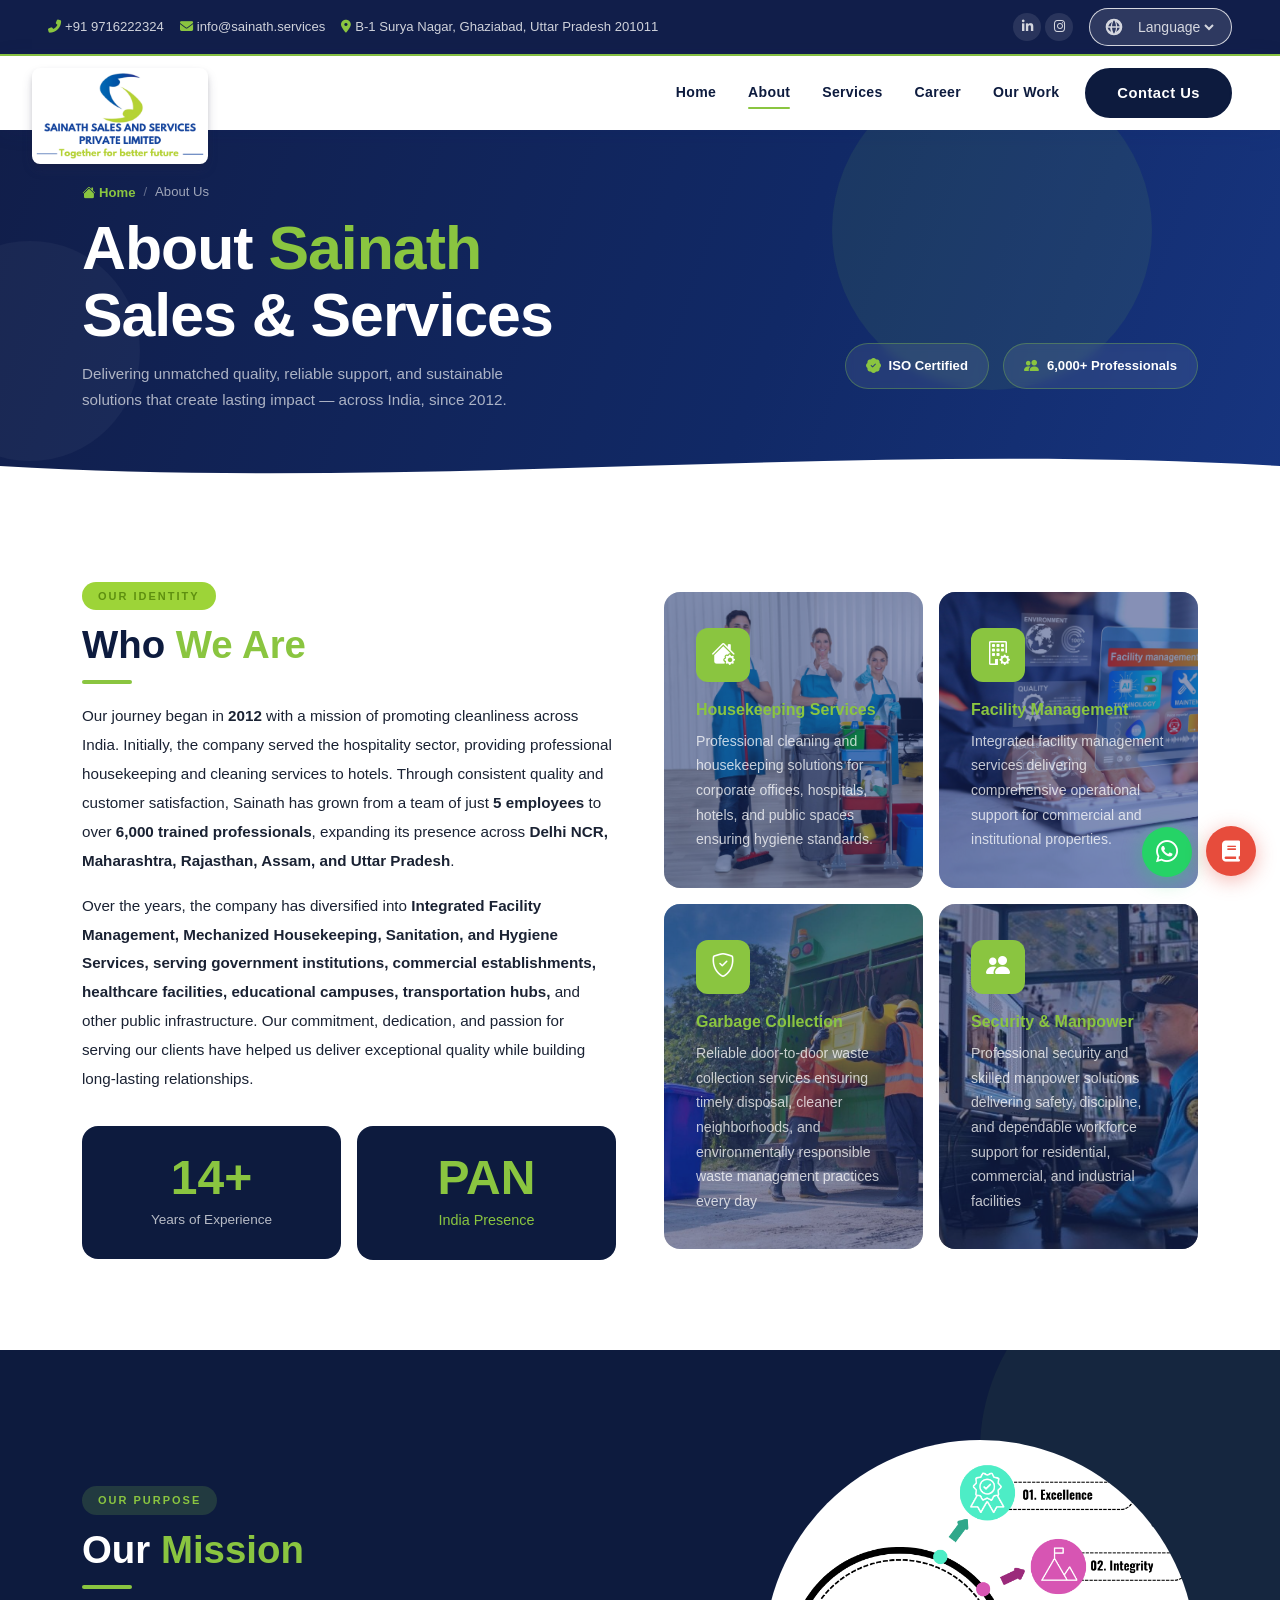
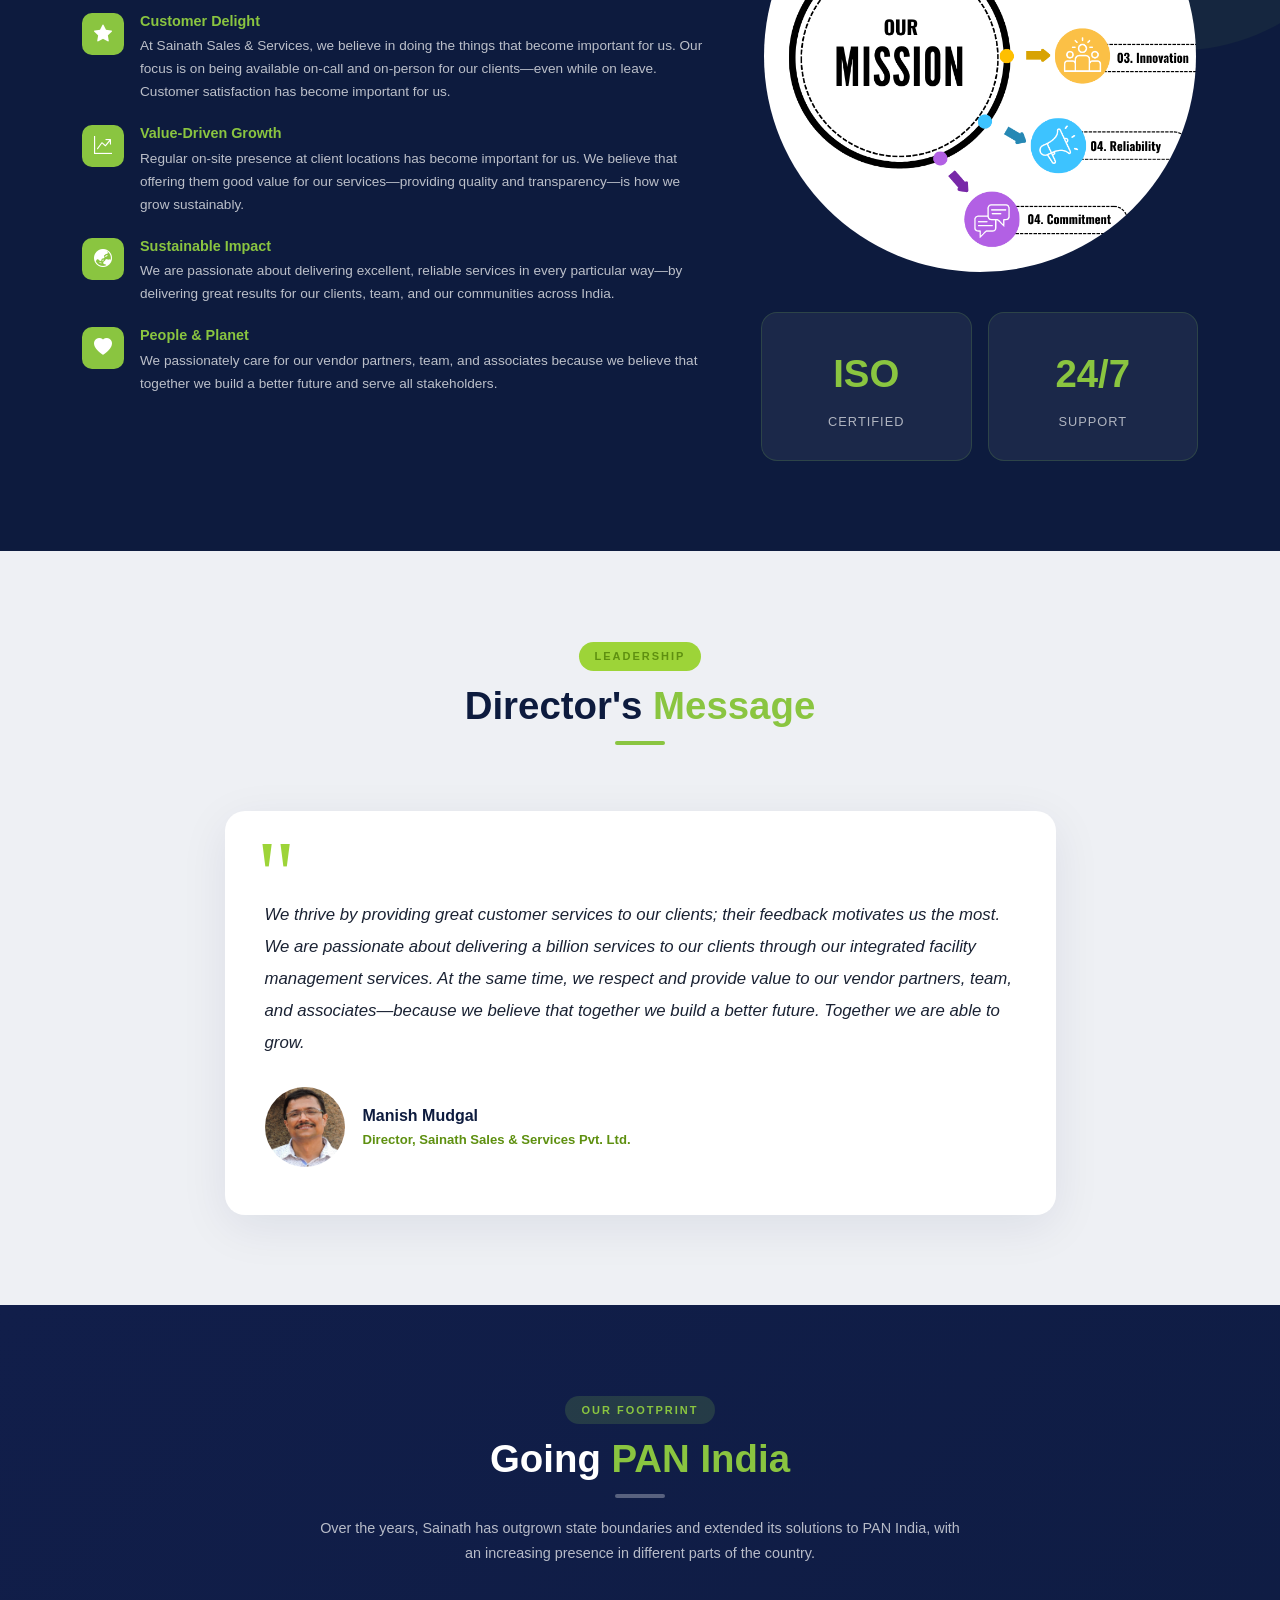
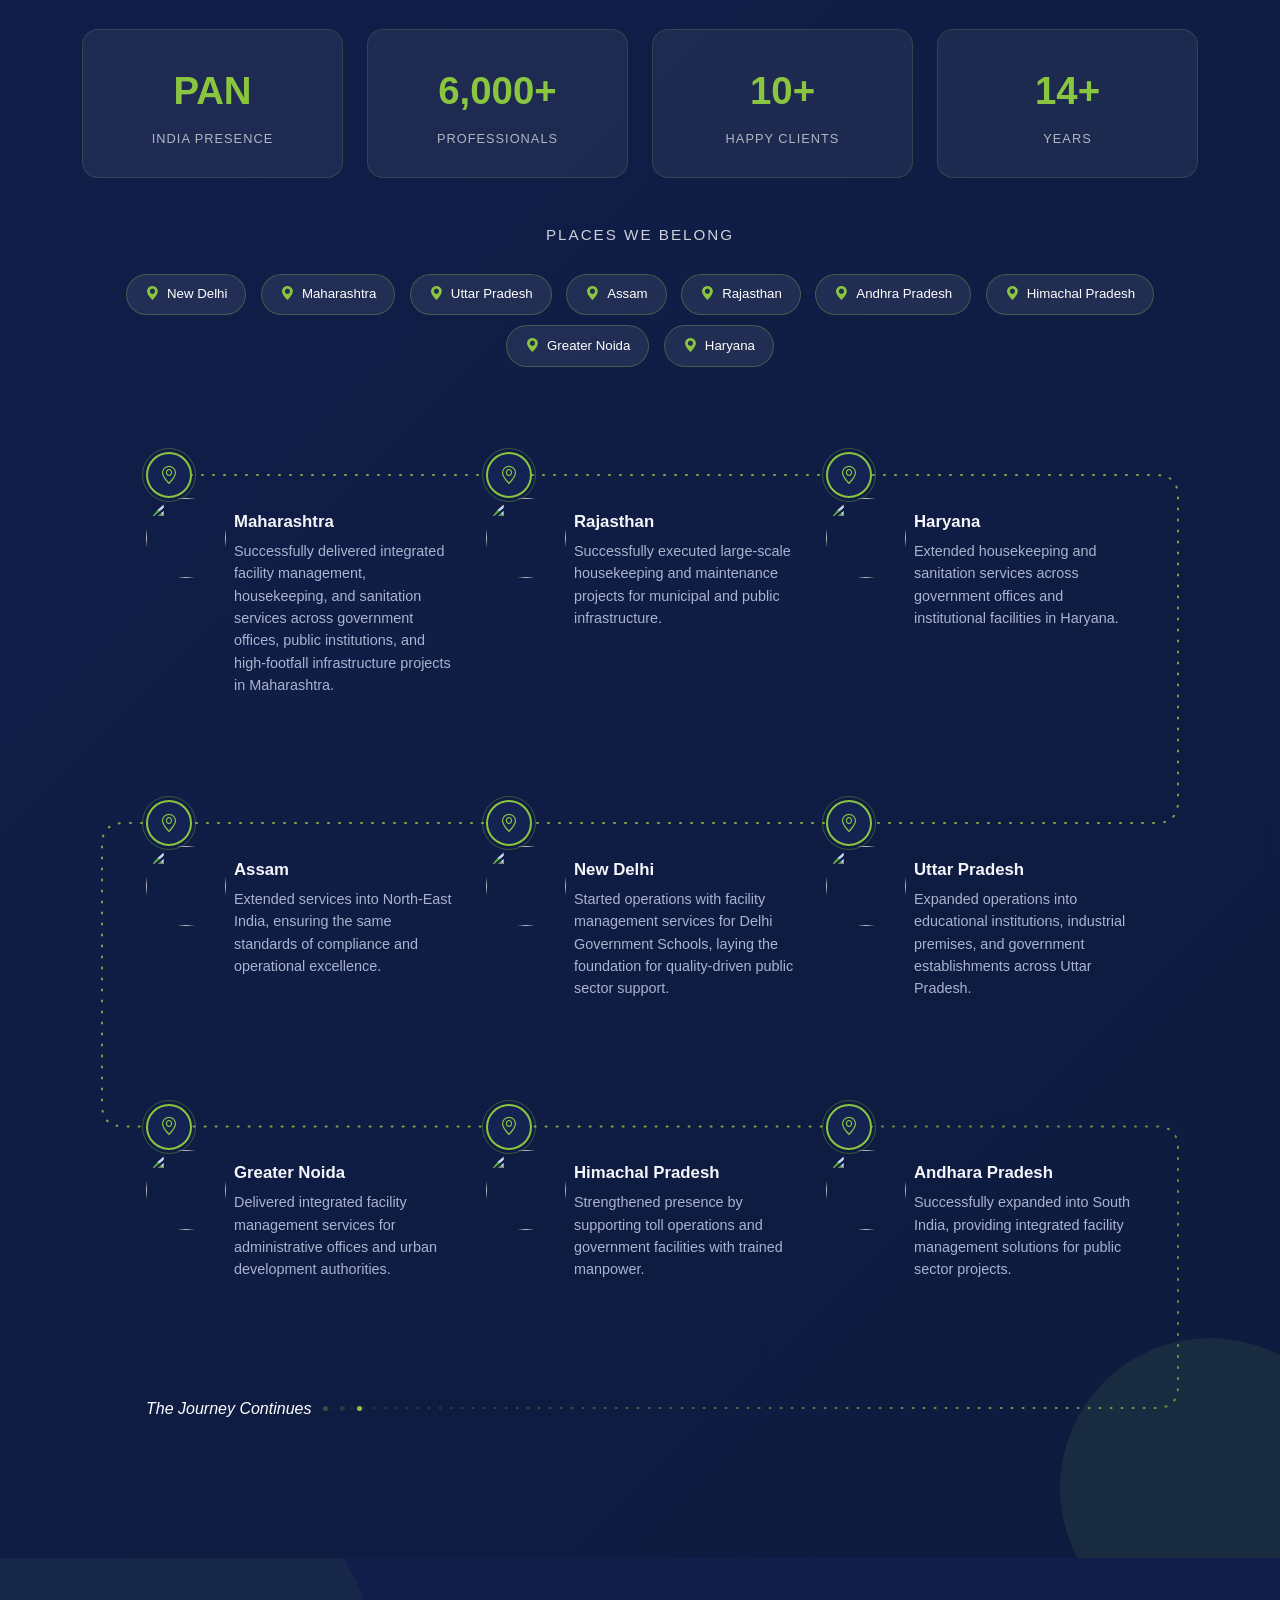
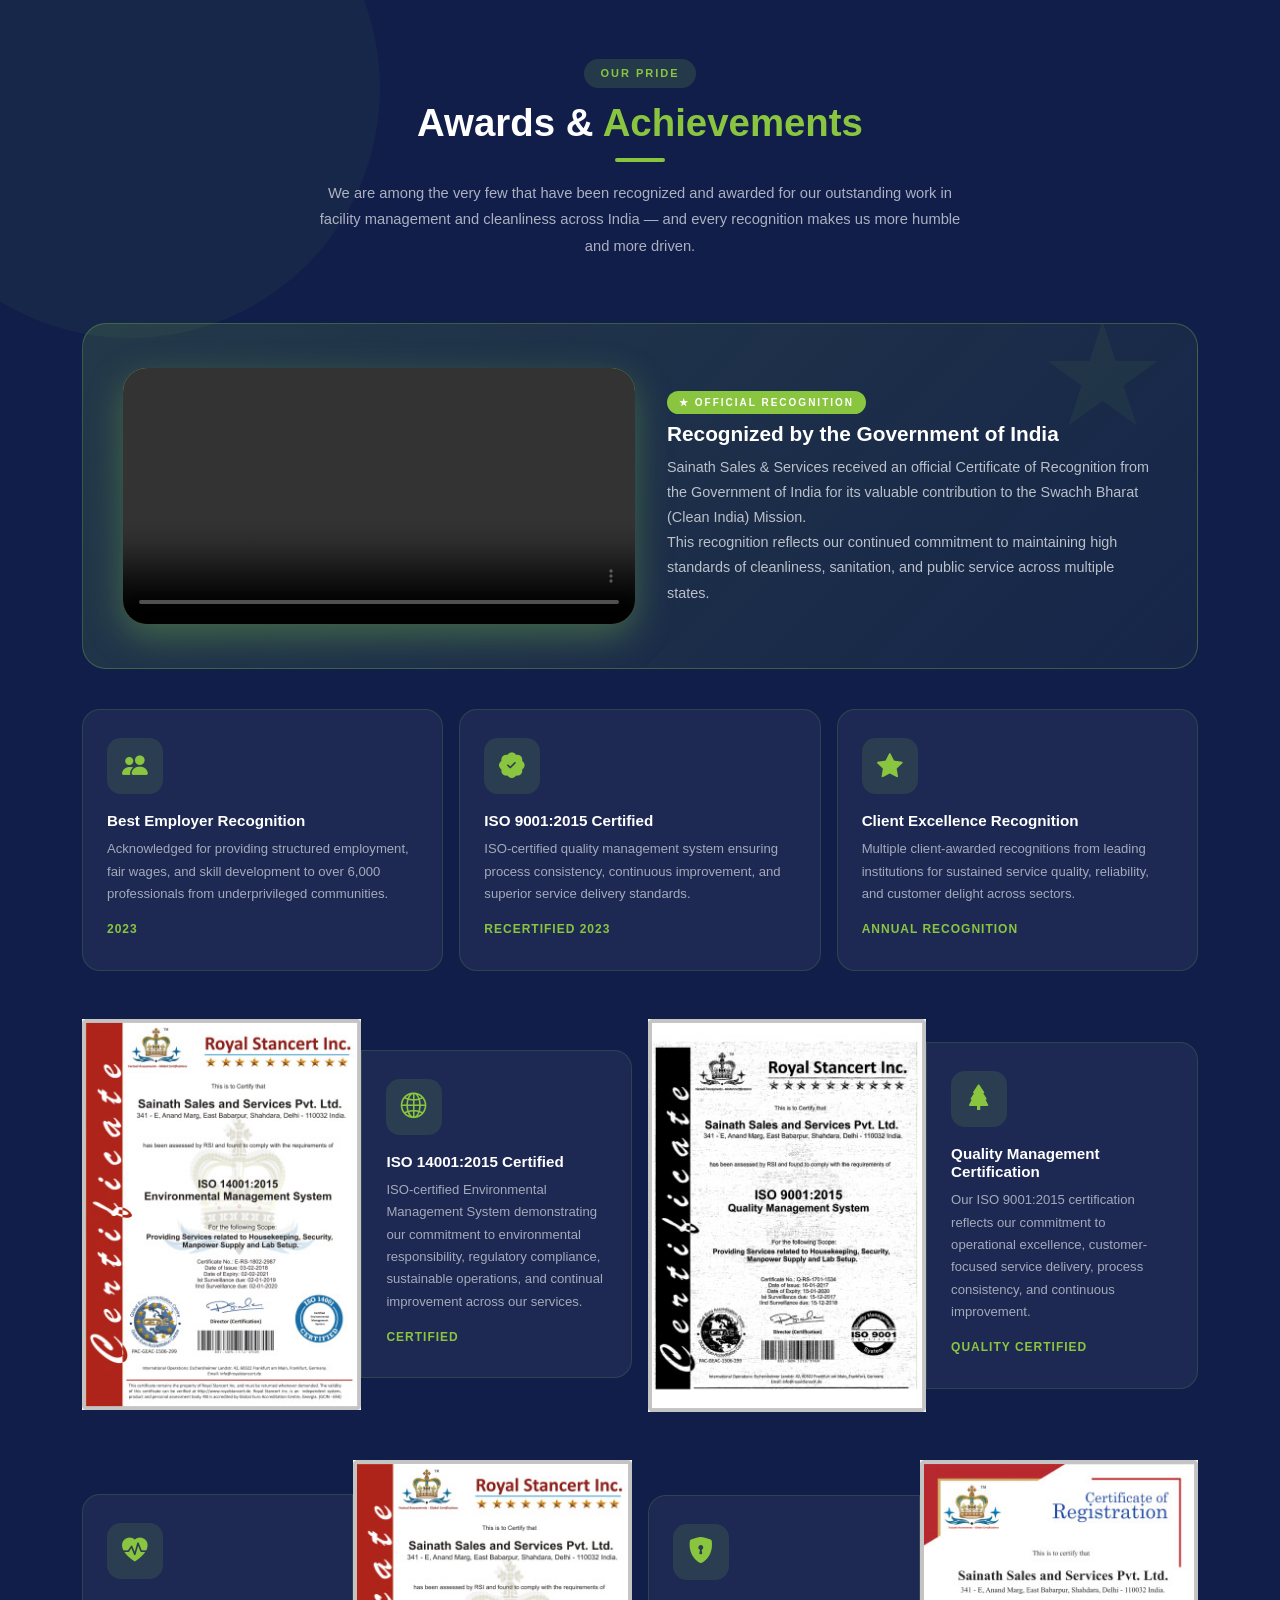
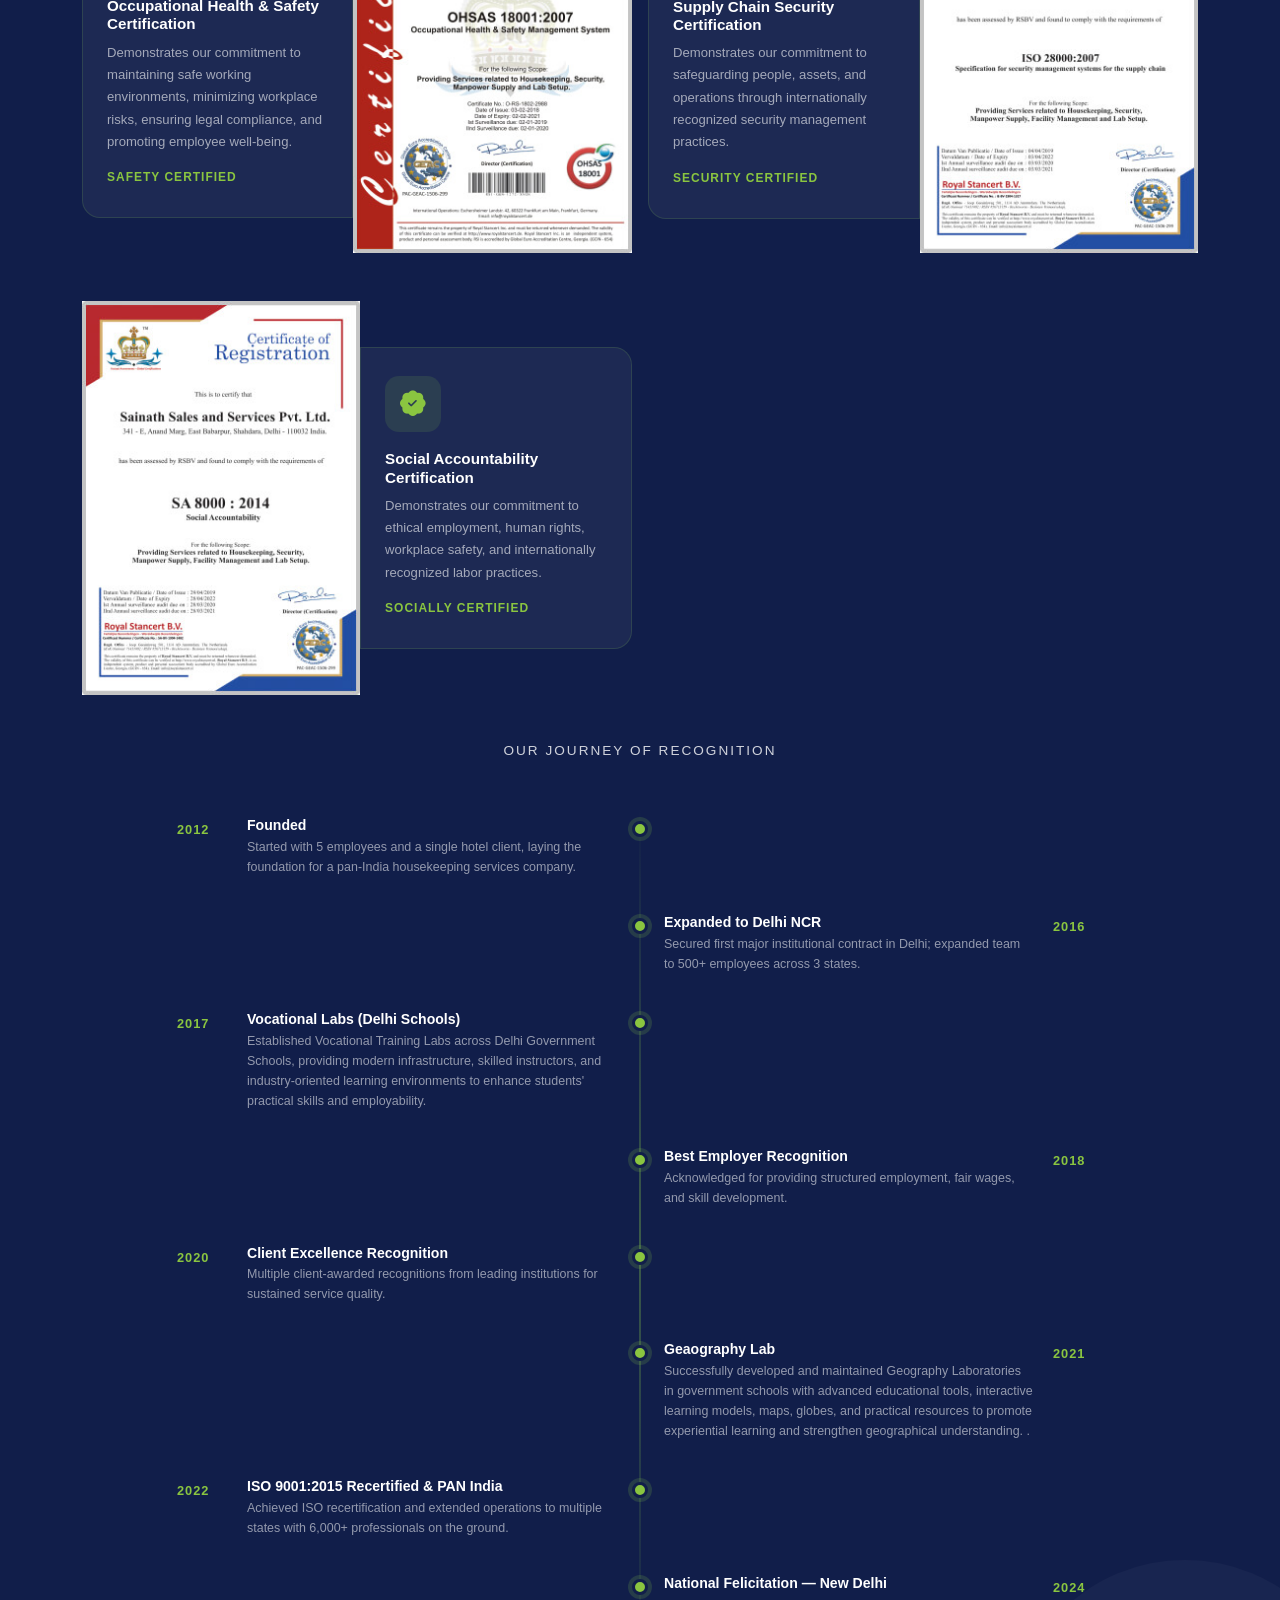
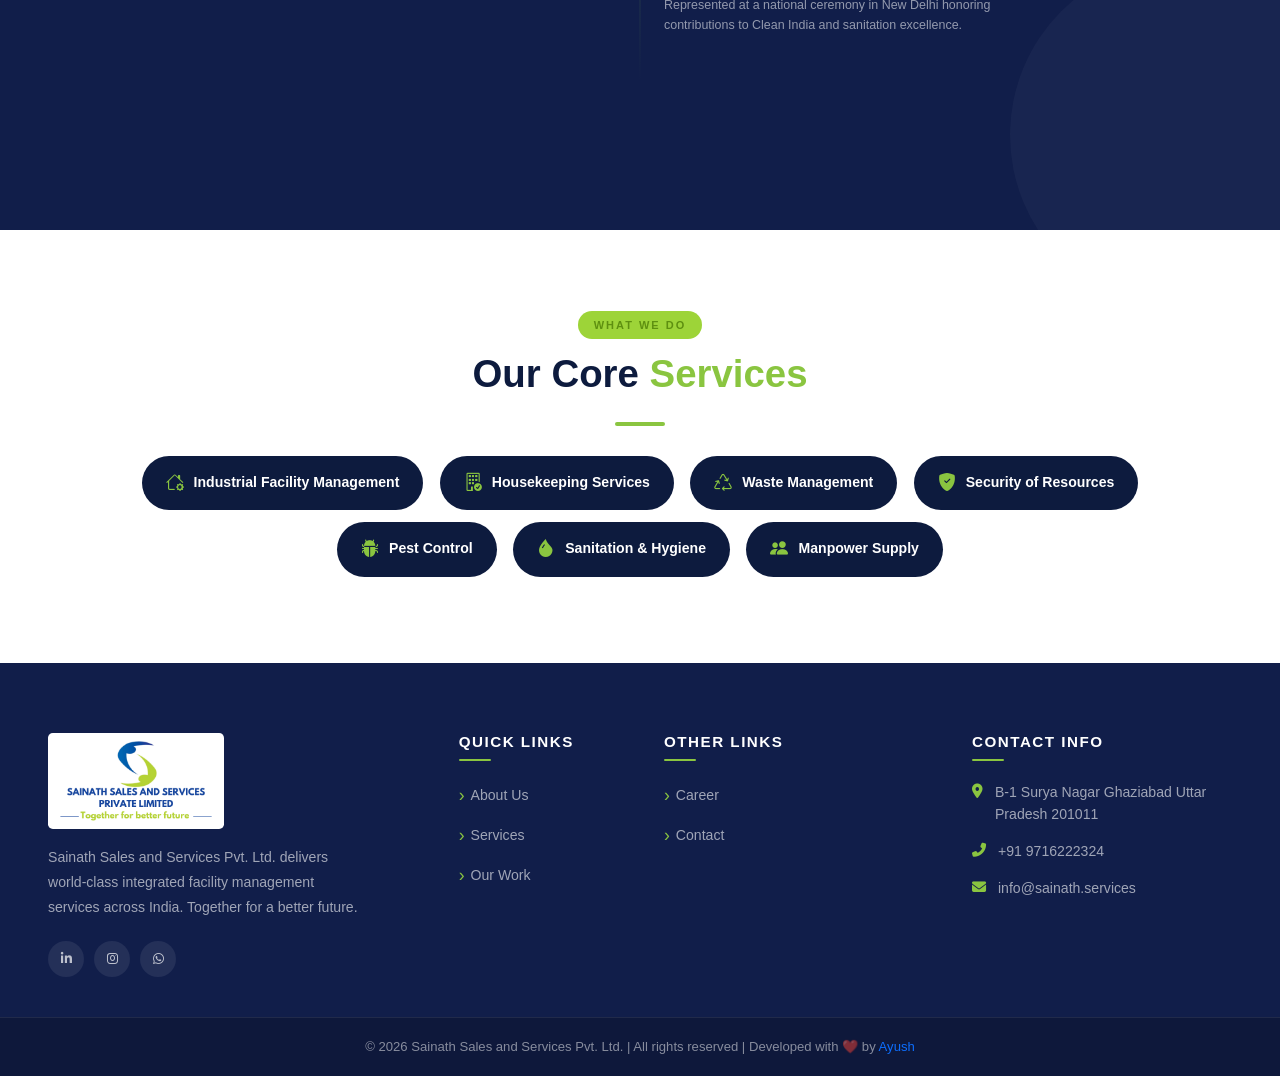
==== about.html @ 92c44516 "add" ====
<!DOCTYPE html>
<html lang="en">
<head>
    <meta charset="UTF-8">
    <meta name="viewport" content="width=device-width, initial-scale=1.0">
    <link rel="icon" type="image/x-icon" href="./assets/images/ico.ico">
  <title>Sainath Sales & Services Pvt Ltd – Together for Better Future</title>
    <link rel="stylesheet" href="./assets/css/bootstrap.min.css" />
  <link rel="stylesheet" href="https://cdnjs.cloudflare.com/ajax/libs/font-awesome/6.5.0/css/all.min.css" />
  <link rel="stylesheet" href="https://cdnjs.cloudflare.com/ajax/libs/animate.css/4.1.1/animate.min.css" />
  <link href="https://fonts.googleapis.com/css2?family=Playfair+Display:wght@700;900&family=Nunito:wght@300;400;600;700;800&display=swap" rel="stylesheet" />
  <link rel="stylesheet" href="https://cdn.jsdelivr.net/npm/bootstrap-icons@1.11.3/font/bootstrap-icons.min.css" />
  <link rel="stylesheet" href="./assets/css/header-footer.css" />
  <link rel="stylesheet" href="./assets/css/about.css"/>
</head>
<body>





    <div id="top-header">
  <div class="container-fluid px-3 px-md-5">
    <div class="d-flex flex-wrap justify-content-between align-items-center">
      <div class="top-contacts d-flex flex-wrap gap-3">
        <a href="tel:+919716222324"><i class="fas fa-phone-alt me-1"></i>+91 9716222324</a>
        <a href="mailto:info@sainathservices.com"><i class="fas fa-envelope me-1"></i>info@sainath.services</a>
        <span><i class="fas fa-map-marker-alt me-1"></i>B-1 Surya Nagar, Ghaziabad, Uttar Pradesh 201011</span>
      </div>
      <div class="top-right d-flex align-items-center gap-3">
        <div class="social-links">
          <!-- <a href="#"><i class="fab fa-facebook-f"></i></a> -->
          <!-- <a href="#"><i class="fab fa-twitter"></i></a> -->
          <a href="https://www.linkedin.com/company/sainath-sales-and-services-pvt-ltd/" target="_blank"><i class="fab fa-linkedin-in"></i></a>
          <a href="https://www.instagram.com/snsandspl1109" target="_blank"><i class="fab fa-instagram"></i></a>
          <!-- <a href="#"><i class="fab fa-youtube"></i></a> -->
        </div>
        <!-- Language Toggler -->
        <div class="lang-wrapper dropdown">
          

          <div class="translate-box">
    <svg class="globe-icon" viewBox="0 0 24 24">
        <path fill="currentColor"
            d="M12 2A10 10 0 1 0 12 22A10 10 0 1 0 12 2zm6.93 9h-3.05a15.7 15.7 0 0 0-1.38-5.03A8.02 8.02 0 0 1 18.93 11zM12 4c1.24 1.53 2.12 4.08 2.36 7H9.64C9.88 8.08 10.76 5.53 12 4zm-2.5 1.97A15.7 15.7 0 0 0 8.12 11H5.07A8.02 8.02 0 0 1 9.5 5.97zM4.26 13h3.05a15.7 15.7 0 0 0 1.38 5.03A8.02 8.02 0 0 1 4.26 13zM12 20c-1.24-1.53-2.12-4.08-2.36-7h4.72C14.12 15.92 13.24 18.47 12 20zm2.5-1.97A15.7 15.7 0 0 0 15.88 13h3.05a8.02 8.02 0 0 1-4.43 5.03z"/>
    </svg>

    <select id="custom-language" >
        <option value="">Language</option>
        <option value="en">English</option>
        <option value="hi">हिन्दी</option>
        <option value="fr">Français</option>
        <option value="es">Español</option>
    </select>
</div>

<div id="google_translate_element" style="display:none;"></div>


         
        </div>
      </div>
    </div>
  </div>
</div>

<!-- ===================== MAIN NAVBAR ===================== -->
<nav class="navbar navbar-expand-lg sticky-top" id="mainNav">
  <div class="container-fluid px-3 px-md-5 position-relative">
    <a class="navbar-brand position-absolute" href="./index.html">
      <img src="./assets/images/logo.png" alt="Sainath Logo" id="navLogo" />
    </a>
    <button class="navbar-toggler ms-auto" type="button" data-bs-toggle="collapse" data-bs-target="#navMenu">
      <span class="navbar-toggler-icon"></span>
    </button>
    <div class="collapse navbar-collapse" id="navMenu">
      <ul class="navbar-nav ms-auto align-items-lg-center gap-lg-1">
        <li class="nav-item "><a class="nav-link " href="./index.html">Home</a></li>
        <li class="nav-item"><a class="nav-link active" href="./about.html">About</a></li>
        <!-- <li class="nav-item dropdown">
          <a class="nav-link dropdown-toggle" href="#" id="svcDrop" data-bs-toggle="dropdown">Services</a>
          <ul class="dropdown-menu">
            <li><a class="dropdown-item" href="#">Facility Management</a></li>
            <li><a class="dropdown-item" href="#">Housekeeping</a></li>
            <li><a class="dropdown-item" href="#">Green Cleaning</a></li>
            <li><a class="dropdown-item" href="#">Pest Control</a></li>
            <li><a class="dropdown-item" href="#">Landscaping</a></li>
          </ul>
        </li> -->
        <li class="nav-item"><a class="nav-link" href="./services.html">Services</a></li>
        <li class="nav-item"><a class="nav-link" href="./career.html">Career</a></li>
        <!-- <li class="nav-item"><a class="nav-link" href="#">Testimonials</a></li> -->
        <li class="nav-item"><a class="nav-link" href="./Our Work.html">Our Work</a></li>
        <li class="nav-item ms-lg-2">
          <a class="btn btn-primary-brand" href="./contact.html">Contact Us</a>
        </li>
      </ul>
    </div>
  </div>
</nav>


<!-- ═══════════════════════════════ PAGE HEADER ═══════════════════════════════ -->
<header class="page-header">
  <div class="container">
    <div class="row align-items-end g-4">
      <div class="col-lg-7">
        <nav aria-label="breadcrumb" class="page-breadcrumb fade-up">
          <ol class="breadcrumb align-items-center">
            <li class="breadcrumb-item"><a href="#"><i class="bi bi-house-fill me-1"></i>Home</a></li>
            <li class="breadcrumb-item active" aria-current="page">About Us</li>
          </ol>
        </nav>
        <h1 class="page-header-title fade-up delay-1">About <span>Sainath</span><br>Sales &amp; Services</h1>
        <p class="page-header-sub fade-up delay-2">Delivering unmatched quality, reliable support, and sustainable solutions that create lasting impact — across India, since 2012.</p>
      </div>
      <div class="col-lg-5 fade-right">
        <!-- <div class="page-header-right-img-wrap">
          <img src="./assets/images/logo.png"/>
        </div> -->
        <div class="page-header-badge-row mt-3">
          <div class="ph-badge"><i class="bi bi-patch-check-fill"></i><span>ISO Certified</span></div>
          <!-- <div class="ph-badge"><i class="bi bi-award-fill"></i><span>NSDC Partner</span></div> -->
          <!-- <div class="ph-badge"><i class="bi bi-geo-alt-fill"></i><span>8+ States</span></div> -->
          <div class="ph-badge"><i class="bi bi-people-fill"></i><span>6,000+ Professionals</span></div>
        </div>
      </div>
    </div>
  </div>
  <div class="page-header-wave">
    <svg viewBox="0 0 1440 56" preserveAspectRatio="none" xmlns="http://www.w3.org/2000/svg">
      <path d="M0,28 C480,56 960,0 1440,28 L1440,56 L0,56 Z" fill="#ffffff"/>
    </svg>
  </div>
</header>

<!-- ═══════════════════════════════ HERO ═══════════════════════════════ -->
<!-- <section class="about-hero">
  <div class="container">
    <div class="row align-items-center g-5">
      <div class="col-lg-6">
        <span class="eyebrow fade-up">About Us</span>
        <h1 class="fade-up delay-1">Who We Are &amp;<br><span>Our Story</span></h1>
        <p class="lead fade-up delay-2">
          Our journey began in 2012 with a mission of maintaining cleanliness across India. Today, Sainath Sales &amp; Services is one of the best quality-service providers—operating across 8+ states with an unwavering focus on PAN-India business opportunities.
        </p>
        <div class="hero-stat-bar fade-up delay-3">
          <div class="hero-stat"><span class="num">8+</span><span class="lbl">States</span></div>
          <div class="hero-stat"><span class="num">5000+</span><span class="lbl">Professionals</span></div>
          <div class="hero-stat"><span class="num">100+</span><span class="lbl">Clients</span></div>
          <div class="hero-stat"><span class="num">14+</span><span class="lbl">Years of Excellence</span></div>
        </div>
      </div>
      <div class="col-lg-6">
        <div class="hero-img-wrap fade-right">
          <img src="https://images.unsplash.com/photo-1600880292089-90a7e086ee0c?w=800&q=80" alt="Sainath Team" />
          <span class="hero-badge"><i class="bi bi-patch-check-fill me-1"></i> NSDC Certified Organization</span>
        </div>
      </div>
    </div>
  </div>
</section> -->

<!-- ═══════════════════════════════ WHO WE ARE ═══════════════════════════════ -->
<section class="who-section">
  <div class="container">
    <div class="row g-5 align-items-center">
      <div class="col-lg-6 who-text">
        <span class="section-eyebrow fade-up">Our Identity</span>
        <h2 class="section-title fade-up delay-1">Who <span>We Are</span></h2>
        <div class="section-divider fade-up delay-1"></div>
        <p class="fade-up delay-2">
          Our journey began in <b>2012</b> with a mission of promoting cleanliness across India. Initially, the company served the hospitality sector, providing professional housekeeping and cleaning services to hotels. Through consistent quality and customer satisfaction, Sainath has grown from a team of just <b>5 employees</b> to over <b>6,000 trained professionals</b>, expanding its presence across <b>Delhi NCR, Maharashtra, Rajasthan, Assam, and Uttar Pradesh</b>.
        </p>
        <p class="fade-up delay-3">
          Over the years, the company has diversified into <b>Integrated Facility Management, Mechanized Housekeeping, Sanitation, and Hygiene Services, serving government institutions, commercial establishments, healthcare facilities, educational campuses, transportation hubs,</b> and other public infrastructure. Our commitment, dedication, and passion for serving our clients have helped us deliver exceptional quality while building long-lasting relationships.
        </p>
        <div class="row g-3 mt-2 fade-up delay-4">
          <div class="col-6">
            <div class="reach-badge">
              <div class="big">14+</div>
              <div class="sub">Years of Experience</div>
            </div>
          </div>
          <div class="col-6">
            <div class="reach-badge">
              <div class="big">PAN</div>
              <div class="sub" style="font-size:.9rem; color:var(--green);">India Presence</div>
            </div>
          </div>
        </div>
      </div>
      <div class="col-lg-6">
        <div class="row g-3">
          <div class="col-sm-6 fade-up delay-1">
            <div class="who-card housekeeping position-relative">
              <div class="icon-wrap"><i class="bi bi-house-gear-fill"></i></div>
              <h5>Housekeeping Services</h5>
              <p>Professional cleaning and housekeeping solutions for corporate offices, hospitals, hotels, and public spaces ensuring hygiene standards.</p>
              <div class="who-card-overlay"></div>
            </div>
          </div>
          <div class="col-sm-6 fade-up delay-2">
            <div class="who-card Facility position-relative">
              <div class="icon-wrap"><i class="bi bi-building-gear"></i></div>
              <h5>Facility Management</h5>
              <p>Integrated facility management services delivering comprehensive operational support for commercial and institutional properties.</p>
              <div class="who-card-overlay"></div>
            </div>
          </div>
          <div class="col-sm-6 fade-up delay-3">
            <div class="who-card Sanitation position-relative">
              <div class="icon-wrap"><i class="bi bi-shield-check"></i></div>
              <h5>Garbage Collection</h5>
              <p>Reliable door-to-door waste collection services ensuring timely disposal, cleaner neighborhoods, and environmentally responsible waste management practices every day</p>
              <div class="who-card-overlay"></div>
            </div>
          </div>
          <div class="col-sm-6 fade-up delay-4">
            <div class="who-card Manpower position-relative">
              <div class="icon-wrap"><i class="bi bi-people-fill"></i></div>
              <h5>Security & Manpower</h5>
              <p>Professional security and skilled manpower solutions delivering safety, discipline, and dependable workforce support for residential, commercial, and industrial facilities</p>
              <div class="who-card-overlay"></div>
            </div>
          </div>
        </div>
      </div>
    </div>
  </div>
</section>

<!-- ═══════════════════════════════ MISSION ═══════════════════════════════ -->
<section class="mission-section">
  <div class="container">
    <div class="row g-5 align-items-center">
      <div class="col-lg-7">
        <span class="section-eyebrow fade-up">Our Purpose</span>
        <h2 class="section-title fade-up delay-1">Our <span>Mission</span></h2>
        <div class="section-divider fade-up delay-1"></div>
        <div class="mt-4">
          <div class="mission-point fade-up delay-1">
            <div class="mp-icon"><i class="bi bi-star-fill"></i></div>
            <div>
              <h6>Customer Delight</h6>
              <p>At Sainath Sales &amp; Services, we believe in doing the things that become important for us. Our focus is on being available on-call and on-person for our clients—even while on leave. Customer satisfaction has become important for us.</p>
            </div>
          </div>
          <div class="mission-point fade-up delay-2">
            <div class="mp-icon"><i class="bi bi-graph-up-arrow"></i></div>
            <div>
              <h6>Value-Driven Growth</h6>
              <p>Regular on-site presence at client locations has become important for us. We believe that offering them good value for our services—providing quality and transparency—is how we grow sustainably.</p>
            </div>
          </div>
          <div class="mission-point fade-up delay-3">
            <div class="mp-icon"><i class="bi bi-globe-asia-australia"></i></div>
            <div>
              <h6>Sustainable Impact</h6>
              <p>We are passionate about delivering excellent, reliable services in every particular way—by delivering great results for our clients, team, and our communities across India.</p>
            </div>
          </div>
          <div class="mission-point fade-up delay-4">
            <div class="mp-icon"><i class="bi bi-heart-fill"></i></div>
            <div>
              <h6>People &amp; Planet</h6>
              <p>We passionately care for our vendor partners, team, and associates because we believe that together we build a better future and serve all stakeholders.</p>
            </div>
          </div>
        </div>
      </div>
      <div class="col-lg-5 text-center fade-up delay-2">
        <div class="mission-circle">
          <!-- <div class="mission-circle-inner">
            <span class="mi-title">OUR<br>MISSION</span>
            <span class="mi-sub">Together for<br>Better Future</span>
          </div> -->
        </div>
        <div class="row g-3 mt-4">
          <div class="col-6">
            <div class="pan-stat">
              <div class="n">ISO</div>
              <div class="l">Certified</div>
            </div>
          </div>
          <div class="col-6">
            <div class="pan-stat">
              <div class="n">24/7</div>
              <div class="l">Support</div>
            </div>
          </div>
        </div>
      </div>
    </div>
  </div>
</section>

<!-- ═══════════════════════════════ DIRECTOR'S MESSAGE ═══════════════════════════════ -->
<section class="director-section">
  <div class="container">
    <div class="row justify-content-center mb-5">
      <div class="col-lg-7 text-center">
        <span class="section-eyebrow fade-up">Leadership</span>
        <h2 class="section-title fade-up delay-1">Director's <span>Message</span></h2>
        <div class="section-divider mx-auto fade-up delay-1"></div>
      </div>
    </div>
    <div class="row justify-content-center">
      <div class="col-lg-9 fade-up delay-2">
        <div class="director-card">
          <blockquote>
            We thrive by providing great customer services to our clients; their feedback motivates us the most. We are passionate about delivering a billion services to our clients through our integrated facility management services. At the same time, we respect and provide value to our vendor partners, team, and associates—because we believe that together we build a better future. Together we are able to grow.
          </blockquote>
          <div class="director-profile">
            <!-- <div class="director-avatar">MH</div> -->
            <div class="director_message_avatar">
              <img src="./assets/images/Manish-Mudgal.jpg" />
              </div>  
            <div>
              <div class="director-name">Manish Mudgal</div>
              <div class="director-title">Director, Sainath Sales &amp; Services Pvt. Ltd.</div>
            </div>
          </div>
        </div>
      </div>
    </div>
  </div>
</section>

<!-- ═══════════════════════════════ TEAM ═══════════════════════════════ -->
<!-- <section class="team-section">
  <div class="container">
    <div class="row justify-content-center mb-5">
      <div class="col-lg-6 text-center">
        <span class="section-eyebrow fade-up">The People</span>
        <h2 class="section-title fade-up delay-1">Our Humble <span>Team</span></h2>
        <div class="section-divider mx-auto fade-up delay-1"></div>
        <p class="text-muted fade-up delay-2" style="font-size:.9rem;">Experienced professionals dedicated to excellence in every service they deliver.</p>
      </div>
    </div>
    <div class="row g-4 justify-content-center">
      
      <div class="col-6 col-md-3 fade-up delay-1">
        <div class="team-card">
          <div class="team-card-img">
            
            <img src="./assets/images/Manish-Mudgal.jpg"/>
          </div>
          <div class="team-card-body">
            <h6>Manish Mudgal</h6>
            <span>Director</span>
          </div>
        </div>
      </div>
      <div class="col-6 col-md-3 fade-up delay-2">
        <div class="team-card">
          <div class="team-card-img">
            <img src="./assets/images/teams1.png"/>
          </div>
          <div class="team-card-body">
            <h6>Sarthak Vashisth</h6>
            <span>Co-Founder</span>
          </div>
        </div>
      </div>
      <div class="col-6 col-md-3 fade-up delay-3">
        <div class="team-card">
          <div class="team-card-img">
            <img src="./assets/images/Pradeep-Vashisth.jpg"/>
          </div>
          <div class="team-card-body">
            <h6>Pradeep Vashisth</h6>
            <span>Legal Director </span>
          </div>
        </div>
      </div>
      <div class="col-6 col-md-3 fade-up delay-4">
        <div class="team-card">
          <div class="team-card-img">
            <img src="./assets/images/Ajay-Vashisth.jpg"/>
          </div>
          <div class="team-card-body">
            <h6>Ajay Vashisth</h6>
            <span>Sales Head</span>
          </div>
        </div>
      </div>
    </div>
  </div>
</section> -->

<!-- ═══════════════════════════════ PAN INDIA ═══════════════════════════════ -->
<section class="pan-section">
  <div class="container">
    <div class="row justify-content-center mb-5">
      <div class="col-lg-7 text-center">
        <span class="section-eyebrow fade-up">Our Footprint</span>
        <h2 class="section-title fade-up delay-1">Going <span>PAN India</span></h2>
        <div class="section-divider mx-auto fade-up delay-1" style="background:#fff; opacity:.3;"></div>
        <p class="fade-up delay-2" style="color:rgba(255,255,255,.7); font-size:.9rem;">Over the years, Sainath has outgrown state boundaries and extended its solutions to PAN India, with an increasing presence in different parts of the country.</p>
      </div>
    </div>
    <div class="row g-4 mb-5">
      <div class="col-6 col-md-3 fade-up delay-1"><div class="pan-stat"><div class="n">PAN</div><div class="l">India Presence</div></div></div>
      <div class="col-6 col-md-3 fade-up delay-2"><div class="pan-stat"><div class="n">6,000+</div><div class="l">Professionals</div></div></div>
      <div class="col-6 col-md-3 fade-up delay-3"><div class="pan-stat"><div class="n">10+</div><div class="l">Happy Clients</div></div></div>
      <div class="col-6 col-md-3 fade-up delay-4"><div class="pan-stat"><div class="n">14+</div><div class="l">Years</div></div></div>
    </div>
    <div class="text-center fade-up delay-2 mb-5">
      <h5 class="mb-4" style="color:rgba(255,255,255,.8); font-size:.95rem; text-transform:uppercase; letter-spacing:2px;">Places We Belong</h5>
      <div>
        <span class="state-pill"><i class="bi bi-geo-alt-fill"></i> New Delhi</span>
        <span class="state-pill"><i class="bi bi-geo-alt-fill"></i> Maharashtra</span>
        <!-- <span class="state-pill"><i class="bi bi-geo-alt-fill"></i> Uttarakhand</span> -->
        <span class="state-pill"><i class="bi bi-geo-alt-fill"></i> Uttar Pradesh</span>
        <span class="state-pill"><i class="bi bi-geo-alt-fill"></i> Assam</span>
        <span class="state-pill"><i class="bi bi-geo-alt-fill"></i> Rajasthan</span>
        <span class="state-pill"><i class="bi bi-geo-alt-fill"></i> Andhra Pradesh</span>
        <span class="state-pill"><i class="bi bi-geo-alt-fill"></i> Himachal Pradesh</span>
        <!-- <span class="state-pill"><i class="bi bi-geo-alt-fill"></i> Tamil Nadu</span> -->
        <span class="state-pill"><i class="bi bi-geo-alt-fill"></i> Greater Noida</span>
        <span class="state-pill"><i class="bi bi-geo-alt-fill"></i> Haryana</span>
      </div>
    </div>
    <div class="row g-4 mb-5">
      <div class="col-12 col-md-12 fade-up delay-1">
        <section class="journey-section">
  <div class="container position-relative">

    <!-- <p class="eyebrow">Our Journey of Recognition</p> -->

    <!-- ---------- DESKTOP / TABLET: horizontal snake ---------- -->
    <div class="snake-wrap d-none d-md-block" id="snakeWrap">
      <svg class="connector-svg" id="connectorSvg"></svg>

      <!-- Row 1 : 2012 -> 2016 -> 2018 -->
      <div class="snake-row">
        <div class="snake-item">
          <div class="icon-dot" id="dot-1"><i class="bi bi-geo-alt"></i></div>
          <div class="d-flex gap-2">
            <!-- <span class="year-badge">Ipsum</span> -->
            <div class="our_journey_image_wrap">
              <img class="w-100 h-100" src="https://hblimg.mmtcdn.com/content/hubble/img/maharashtra/mmt/activities/m_Maharashtra_Destination_l_452_677.jpg"/>
            </div>
            <div>
              <h3 class="item-title">Maharashtra</h3>
            <p class="item-desc">Successfully delivered integrated facility management, housekeeping, and sanitation services across government offices, public institutions, and high-footfall infrastructure projects in Maharashtra.</p>
            </div>
          </div>
          
        </div>
        <div class="snake-item">
          <div class="icon-dot" id="dot-2"><i class="bi bi-geo-alt"></i></div>
          
        <div class="d-flex gap-2">
            <!-- <span class="year-badge">Ipsum</span> -->
            <div class="our_journey_image_wrap">
              <img class="w-100 h-100" src="https://encrypted-tbn0.gstatic.com/images?q=tbn:ANd9GcRsIy6ahE0EHO9BNgh9VcwcLPX5DAN5M2FLrFpB9FcBeknAh4ZmMNxXmEU&s=10"/>
            </div>
            <div>
              <h3 class="item-title">Rajasthan</h3>
            <p class="item-desc">Successfully executed large-scale housekeeping and maintenance projects for municipal and public infrastructure.</p>
            </div>
          </div>  
        </div>
        <div class="snake-item">
          <div class="icon-dot" id="dot-3"><i class="bi bi-geo-alt"></i></div>
          <div class="d-flex gap-2">
            <!-- <span class="year-badge">Ipsum</span> -->
            <div class="our_journey_image_wrap">
              <img class="w-100 h-100" src="https://encrypted-tbn0.gstatic.com/images?q=tbn:ANd9GcQ3SekeaYoaaCeytmB-zan5UqIrvUmwq2_o5RWPL5rM8e3OsFB7BuaX3wg&s=10"/>
            </div>
            <div>
              <h3 class="item-title">Haryana</h3>
            <p class="item-desc">Extended housekeeping and sanitation services across government offices and institutional facilities in Haryana.</p>
            </div>
          </div>  
        </div>
      </div>

      <!-- Row 2 (visual order reversed: 2024, 2022, 2020) -->
      <div class="snake-row">
        <div class="snake-item">
          <div class="icon-dot" id="dot-6"><i class="bi bi-geo-alt"></i></div>
        <div class="d-flex gap-2">
            <!-- <span class="year-badge">Ipsum</span> -->
            <div class="our_journey_image_wrap">
              <img class="w-100 h-100" src="https://encrypted-tbn0.gstatic.com/images?q=tbn:ANd9GcRsw3KIHyGNiZKZQubwiMyldPA_J0GX68EEk7TOeheFJS2RiTqBbta9L9Hz&s=10"/>
            </div>
            <div>
              <h3 class="item-title">Assam</h3>
            <p class="item-desc">Extended services into North-East India, ensuring the same standards of compliance and operational excellence.</p>
            </div>
          </div>  
        </div>
        <div class="snake-item">
          <div class="icon-dot" id="dot-5"><i class="bi bi-geo-alt"></i></div>
          <div class="d-flex gap-2">
            <!-- <span class="year-badge">Ipsum</span> -->
            <div class="our_journey_image_wrap">
              <img class="w-100 h-100" src="https://cdn.britannica.com/37/189837-050-F0AF383E/New-Delhi-India-War-Memorial-arch-Sir.jpg"/>
            </div>
            <div>
              <h3 class="item-title">New Delhi</h3>
            <p class="item-desc">Started operations with facility management services for Delhi Government Schools, laying the foundation for quality-driven public sector support.</p>
            </div>
          </div>  
        </div>
        <div class="snake-item">
          <div class="icon-dot" id="dot-4"><i class="bi bi-geo-alt"></i></div>
          <div class="d-flex gap-2">
            <!-- <span class="year-badge">Ipsum</span> -->
            <div class="our_journey_image_wrap">
              <img class="w-100 h-100" src="https://encrypted-tbn0.gstatic.com/images?q=tbn:ANd9GcR7FEgcfZ-YLWcHhxGaHkB3i3ImGoi0w7xoieKb0JyuLQ&s=10"/>
            </div>
            <div>
              <h3 class="item-title">Uttar Pradesh</h3>
            <p class="item-desc">Expanded operations into educational institutions, industrial premises, and government establishments across Uttar Pradesh.</p>
            </div>
          </div>  
        </div>
      </div>

      <!-- Row 3 (visual order reversed: 2024, 2022, 2020) -->
      <div class="snake-row">
        <div class="snake-item">
          <div class="icon-dot" id="dot-7"><i class="bi bi-geo-alt"></i></div>
          <div class="d-flex gap-2">
            <!-- <span class="year-badge">Ipsum</span> -->
            <div class="our_journey_image_wrap">
              <img class="w-100 h-100" src="https://greaternoidatoday.com/wp-content/uploads/2025/01/ginda-gr.jpg"/>
            </div>
            <div>
              <h3 class="item-title">Greater Noida</h3>
            <p class="item-desc">Delivered integrated facility management services for administrative offices and urban development authorities.</p>
            </div>
          </div>  
        </div>
        <div class="snake-item">
          <div class="icon-dot" id="dot-8"><i class="bi bi-geo-alt"></i></div>
          <div class="d-flex gap-2">
            <!-- <span class="year-badge">Ipsum</span> -->
            <div class="our_journey_image_wrap">
              <img class="w-100 h-100" src="https://encrypted-tbn0.gstatic.com/images?q=tbn:ANd9GcQT8Tb_-9ytKetsa540tIqHSkLaiP8Mn5iLFaNTh_SynSIjlX9X0y2QC7M&s=10"/>
            </div>
            <div>
              <h3 class="item-title">Himachal Pradesh</h3>
            <p class="item-desc">Strengthened presence by supporting toll operations and government facilities with trained manpower.</p>
            </div>
          </div>
        </div>
        <div class="snake-item">
          <div class="icon-dot" id="dot-9"><i class="bi bi-geo-alt"></i></div>
          <div class="d-flex gap-2">
            <!-- <span class="year-badge">Ipsum</span> -->
            <div class="our_journey_image_wrap">
              <img class="w-100 h-100" src="https://encrypted-tbn0.gstatic.com/images?q=tbn:ANd9GcSrDkvXA-a5qnj3h43hSvg-ND8ghJooVxnSkQbYj2uuqYFZKPL1SPJxxao&s=10"/>
            </div>
            <div>
              <h3 class="item-title">Andhara Pradesh</h3>
            <p class="item-desc">Successfully expanded into South India, providing integrated facility management solutions for public sector projects.</p>
            </div>
          </div>  
        </div>
      </div>

      <!-- Row 4 (visual order reversed: 2024, 2022, 2020) -->
      <!-- <div class="snake-row">
        <div class="snake-item">
          <div class="icon-dot" id="dot-12><i class="bi bi-trophy"></i></div>
          <span class="year-badge">2024</span>
          <h3 class="item-title">National Felicitation — New Delhi</h3>
          <p class="item-desc">Represented at a national ceremony in New Delhi honoring contributions to Clean India and sanitation excellence.</p>
        </div>
        <div class="snake-item">
          <div class="icon-dot" id="dot-11"><i class="bi bi-patch-check"></i></div>
          <span class="year-badge">2022</span>
          <h3 class="item-title">ISO 9001:2015 Recertified &amp; PAN India</h3>
          <p class="item-desc">Achieved ISO recertification and extended operations to multiple states with 6,000+ professionals on the ground.</p>
        </div>
        <div class="snake-item">
          <div class="icon-dot" id="dot-10"><i class="bi bi-star"></i></div>
          <span class="year-badge">2020</span>
          <h3 class="item-title">Client Excellence Recognition</h3>
          <p class="item-desc">Multiple client-awarded recognitions from leading institutions for sustained service quality.</p>
        </div>
      </div> -->

      <!-- open-ended trail, aligned under the 2024 node to signal "more to come" -->
      <div class="snake-row tail-row">
        <div class="snake-item">
          <div class="tail-dots" id="tailDotsDesktop">
            <i style="color: #fff; font-weight: normal;">The Journey Continues </i>
            <span></span><span></span><span></span></div>
        </div>
        <div></div>
        <div></div>
      </div>
    </div>

    <!-- ---------- MOBILE: vertical stacked timeline ---------- -->
    <div class="mobile-timeline d-md-none">
      <div class="mobile-line"></div>

      <div class="mobile-item">
        <div class="icon-dot"><i class="bi bi-geo-alt"></i></div>
        <div class="d-flex gap-2">
            <!-- <span class="year-badge">Ipsum</span> -->
            <div class="our_journey_image_wrap">
              <img class="w-100 h-100" src="https://hblimg.mmtcdn.com/content/hubble/img/maharashtra/mmt/activities/m_Maharashtra_Destination_l_452_677.jpg"/>
            </div>
            <div>
              <h3 class="item-title">Maharashtra</h3>
            <p class="item-desc">Ipsum is simply dummy text of the printing and typesetting industry. Lorem Ipsum has been the industry's standard dummy text ever since 1966.</p>
            </div>
          </div>  
      </div>

      <div class="mobile-item">
        <div class="icon-dot"><i class="bi bi-geo-alt"></i></div>
        <div class="d-flex gap-2">
            <!-- <span class="year-badge">Ipsum</span> -->
            <div class="our_journey_image_wrap">
              <img class="w-100 h-100" src="https://encrypted-tbn0.gstatic.com/images?q=tbn:ANd9GcRsIy6ahE0EHO9BNgh9VcwcLPX5DAN5M2FLrFpB9FcBeknAh4ZmMNxXmEU&s=10"/>
            </div>
            <div>
              <h3 class="item-title">Rajasthan</h3>
            <p class="item-desc">Successfully executed large-scale housekeeping and maintenance projects for municipal and public infrastructure.</p>
            </div>
          </div>
      </div>

      <div class="mobile-item">
        <div class="icon-dot"><i class="bi bi-geo-alt"></i></div>
        <div class="d-flex gap-2">
            <!-- <span class="year-badge">Ipsum</span> -->
            <div class="our_journey_image_wrap">
              <img class="w-100 h-100" src="https://encrypted-tbn0.gstatic.com/images?q=tbn:ANd9GcQ3SekeaYoaaCeytmB-zan5UqIrvUmwq2_o5RWPL5rM8e3OsFB7BuaX3wg&s=10"/>
            </div>
            <div>
              <h3 class="item-title">Haryana</h3>
            <p class="item-desc">Extended housekeeping and sanitation services across government offices and institutional facilities in Haryana.</p>
            </div>
          </div>  
      </div>

      <div class="mobile-item">
        <div class="icon-dot"><i class="bi bi-geo-alt"></i></div>
         <div class="d-flex gap-2">
            <!-- <span class="year-badge">Ipsum</span> -->
            <div class="our_journey_image_wrap">
              <img class="w-100 h-100" src="https://encrypted-tbn0.gstatic.com/images?q=tbn:ANd9GcRsw3KIHyGNiZKZQubwiMyldPA_J0GX68EEk7TOeheFJS2RiTqBbta9L9Hz&s=10"/>
            </div>
            <div>
              <h3 class="item-title">Assam</h3>
            <p class="item-desc">Extended services into North-East India, ensuring the same standards of compliance and operational excellence.</p>
            </div>
          </div>  
      </div>

      <div class="mobile-item">
        <div class="icon-dot"><i class="bi bi-geo-alt"></i></div>
        <div class="d-flex gap-2">
            <!-- <span class="year-badge">Ipsum</span> -->
            <div class="our_journey_image_wrap">
              <img class="w-100 h-100" src="https://cdn.britannica.com/37/189837-050-F0AF383E/New-Delhi-India-War-Memorial-arch-Sir.jpg"/>
            </div>
            <div>
              <h3 class="item-title">New Delhi</h3>
            <p class="item-desc">Started operations with facility management services for Delhi Government Schools, laying the foundation for quality-driven public sector support.</p>
            </div>
          </div> 
      </div>

      <div class="mobile-item" >
        <div class="icon-dot"><i class="bi bi-geo-alt"></i></div>
        <div class="d-flex gap-2">
            <!-- <span class="year-badge">Ipsum</span> -->
            <div class="our_journey_image_wrap">
              <img class="w-100 h-100" src="https://encrypted-tbn0.gstatic.com/images?q=tbn:ANd9GcR7FEgcfZ-YLWcHhxGaHkB3i3ImGoi0w7xoieKb0JyuLQ&s=10"/>
            </div>
            <div>
              <h3 class="item-title">Uttar Pradesh</h3>
            <p class="item-desc">Expanded operations into educational institutions, industrial premises, and government establishments across Uttar Pradesh.</p>
            </div>
          </div>    
      </div>

      <div class="mobile-item" >
        <div class="icon-dot"><i class="bi bi-geo-alt"></i></div>
       <div class="d-flex gap-2">
            <!-- <span class="year-badge">Ipsum</span> -->
            <div class="our_journey_image_wrap">
              <img class="w-100 h-100" src="https://greaternoidatoday.com/wp-content/uploads/2025/01/ginda-gr.jpg"/>
            </div>
            <div>
              <h3 class="item-title">Greater Noida</h3>
            <p class="item-desc">Delivered integrated facility management services for administrative offices and urban development authorities.</p>
            </div>
          </div>     
      </div>


            <div class="mobile-item" >
        <div class="icon-dot"><i class="bi bi-geo-alt"></i></div>
       <div class="d-flex gap-2">
            <!-- <span class="year-badge">Ipsum</span> -->
            <div class="our_journey_image_wrap">
              <img class="w-100 h-100" src="https://encrypted-tbn0.gstatic.com/images?q=tbn:ANd9GcQT8Tb_-9ytKetsa540tIqHSkLaiP8Mn5iLFaNTh_SynSIjlX9X0y2QC7M&s=10"/>
            </div>
            <div>
              <h3 class="item-title">Himachal Pradesh</h3>
            <p class="item-desc">Strengthened presence by supporting toll operations and government facilities with trained manpower.</p>
            </div>
          </div>     
      </div>


       <div class="mobile-item" >
        <div class="icon-dot"><i class="bi bi-geo-alt"></i></div>
    <div class="d-flex gap-2">
            <!-- <span class="year-badge">Ipsum</span> -->
            <div class="our_journey_image_wrap">
              <img class="w-100 h-100" src="https://encrypted-tbn0.gstatic.com/images?q=tbn:ANd9GcSrDkvXA-a5qnj3h43hSvg-ND8ghJooVxnSkQbYj2uuqYFZKPL1SPJxxao&s=10"/>
            </div>
            <div>
              <h3 class="item-title">Andhara Pradesh</h3>
            <p class="item-desc">Successfully expanded into South India, providing integrated facility management solutions for public sector projects.</p>
            </div>
          </div>    
      </div>



      <!-- open-ended trail signalling more to come -->
      <div class="mobile-tail">
        <div class="tail-line"></div>
        <div class="tail-dots">
          <i style="color: #fff; font-weight: normal;">The Journey Continues </i>
          <span></span><span></span><span></span></div>
      </div>
    </div>

  </div>
</section>
        <!-- <div class="footprint_img">
        
          <div class="footprint_img_wrap">
            <img src="./assets/images/Ourreach.png" />

          </div>
        </div> -->
      </div>
    </div>
  </div>
</section>
   
<style>
  :root{
    --navy: #0d1b3e;
    --navy-soft: #142352;
    --green: #8ac540;
    --text-body: #aab3cf;
    --text-heading: #f4f6fb;
  }

  * { box-sizing: border-box; }

  body{
    background: #eef0f4;
    font-family: 'Inter', sans-serif;
    margin:0;
  }

  .journey-section{
    /* background: var(--navy); */
    padding: 2rem 0 5.5rem;
    position: relative;
    overflow: hidden;
  }

  .journey-section::before{
    content:"";
    position:absolute;
    right:-120px; bottom:-160px;
    width:420px; height:420px;
    border-radius:50%;
    /* background: radial-gradient(circle, rgba(138,197,64,0.10) 0%, rgba(138,197,64,0) 70%); */
    pointer-events:none;
  }

  .eyebrow{
    font-family:'Poppins', sans-serif;
    font-weight:600;
    letter-spacing:.28em;
    font-size: 0.85rem;
    color: var(--text-heading);
    text-align:center;
    margin-bottom: 3.5rem;
    text-transform: uppercase;
  }

  .eyebrow::after{
    content:"";
    display:block;
    width:42px; height:3px;
    background: var(--green);
    margin: 0.9rem auto 0;
    border-radius: 2px;
  }

  .year-badge{
    display:inline-block;
    font-family:'Poppins', sans-serif;
    font-weight:700;
    font-size: 0.95rem;
    color: var(--green);
    background: rgba(138,197,64,0.08);
    border: 1px solid rgba(138,197,64,0.35);
    padding: 0.3rem 0.75rem;
    border-radius: 8px;
    letter-spacing: .03em;
  }

  .item-title{
    font-family:'Poppins', sans-serif;
    font-weight:600;
    color: var(--text-heading);
    font-size: 1.05rem;
    margin: 0.85rem 0 0.5rem;
  }

  .item-desc{
    color: var(--text-body);
    font-size: 0.9rem;
    line-height: 1.55;
    margin: 0;
  }

  .icon-dot{
    width: 46px; height: 46px;
    border-radius: 50%;
    background: var(--navy-soft);
    border: 2px solid var(--green);
    display:flex; align-items:center; justify-content:center;
    color: var(--green);
    font-size: 1.15rem;
    flex-shrink:0;
    position: relative;
    z-index: 3;
  }

  .icon-dot::after{
    content:"";
    position:absolute;
    inset:-6px;
    border-radius:50%;
    border:1px solid rgba(138,197,64,0.35);
  }

  /* ============ DESKTOP / TABLET SNAKE LAYOUT ============ */
  .snake-wrap{
    position: relative;
    max-width: 1140px;
    margin: 0 auto;
    padding: 0 3.25rem; /* gutter reserved so connector curves never cross card text */
  }

  .connector-svg{
    position:absolute;
    top:0; left:0;
    width:100%;
    height:100%;
    pointer-events:none;
    z-index: 1;
    overflow: visible;
  }

  /* connector styling lives in CSS; JS only supplies the geometry */
  .connector-line{
    fill: none;
    stroke: var(--green);
    stroke-width: 2px;
    stroke-linecap: round;
    stroke-dasharray: 1 10;
    opacity: 0.85;
  }
  .connector-line.connector-tail{
    stroke: url(#tailFade);
  }

  .snake-row{
    display:grid;
    grid-template-columns: repeat(3, 1fr);
    column-gap: 2rem;
    position: relative;
    z-index: 2;
  }

  .snake-row + .snake-row{
    margin-top: 6.5rem;
  }

  .snake-item{
    text-align:left;
  }

  .tail-row{
    margin-top: 0.75rem;
  }

  .tail-dots{
display: flex;
    /* flex-direction: column; */
    align-items: center;
    gap: 12px;
    padding-top: 10px;
    /* width: 46px;*/
  }
  .tail-dots span{
    display:block;
    width:5px; height:5px;
    border-radius:50%;
    background: var(--green);
  }
  .tail-dots span:nth-child(1){ opacity:.55; }
  .tail-dots span:nth-child(2){ opacity:.32; }
  .tail-dots span:nth-child(3){ opacity:.15; }

  /* ============ MOBILE VERTICAL LAYOUT ============ */
  .mobile-timeline{
    position: relative;
    max-width: 480px;
    margin: 0 auto;
    padding-left: 2.75rem;
  }

  .mobile-line{
    position:absolute;
    left: 22px;
    top: 6px;
    bottom: 0;
    width: 2px;
    background: repeating-linear-gradient(180deg, var(--green) 0 6px, transparent 6px 13px);
    opacity: .6;
  }

  .mobile-item{
    position: relative;
    padding-bottom: 2.25rem;
  }

  .mobile-item .icon-dot{
    position:absolute;
    left: -2.75rem;
    top: 0;
    width: 40px; height:40px;
    font-size: 1rem;
  }

  .mobile-tail{
    padding-left: 0;
    height: 46px;
    position: relative;
  }
  .mobile-tail .tail-line{
    position:absolute;
    left: 22px;
    top:0;
    width:2px;
    height: 20px;
    background: linear-gradient(180deg, var(--green), transparent);
    opacity:.6;
    transform: translateX(-1px);
  }
  .mobile-tail .tail-dots{
    position:absolute;
    left: 22px;
    top: 24px;
    flex-direction: row;
    width:auto;
    transform: translateX(-50%);
  }

  @media (max-width: 991.98px){
    .journey-section{ padding: 3.5rem 0 4rem; }
  }
</style>

<script>
(function(){
  var wrap = document.getElementById('snakeWrap');
  var svg  = document.getElementById('connectorSvg');
  var svgNS = 'http://www.w3.org/2000/svg';

  function centerOf(el, wrapRect){
    var r = el.getBoundingClientRect();
    return { x: r.left + r.width/2 - wrapRect.left, y: r.top + r.height/2 - wrapRect.top };
  }

  // build a rounded-corner polyline path (quadratic bezier corners)
  function roundedPath(points, radius){
    if (points.length < 2) return '';
    var d = 'M ' + points[0].x + ' ' + points[0].y;
    for (var i = 1; i < points.length - 1; i++){
      var p0 = points[i-1], p1 = points[i], p2 = points[i+1];
      var v1x = p1.x - p0.x, v1y = p1.y - p0.y;
      var v2x = p2.x - p1.x, v2y = p2.y - p1.y;
      var d1 = Math.hypot(v1x, v1y) || 1, d2 = Math.hypot(v2x, v2y) || 1;
      var r = Math.min(radius, d1/2, d2/2);
      var a = { x: p1.x - (v1x/d1)*r, y: p1.y - (v1y/d1)*r };
      var b = { x: p1.x + (v2x/d2)*r, y: p1.y + (v2y/d2)*r };
      d += ' L ' + a.x + ' ' + a.y + ' Q ' + p1.x + ' ' + p1.y + ' ' + b.x + ' ' + b.y;
    }
    var last = points[points.length - 1];
    d += ' L ' + last.x + ' ' + last.y;
    return d;
  }

  // Any row-to-row jump gets routed sideways into whichever gutter (left or
  // right) is closer to that column, so the curve always bulges AROUND the
  // card text instead of dropping straight through it. Works for any number
  // of points / rows — nothing here is tied to a fixed row count.
  function routeThroughGutters(points, wrapWidth, gutterMargin, rowJumpThreshold){
    if (points.length < 2) return points.slice();
    var rightX = wrapWidth - gutterMargin;
    var leftX = gutterMargin;
    var routed = [points[0]];
    for (var i = 1; i < points.length; i++){
      var prev = points[i-1], curr = points[i];
      var isRowJump = Math.abs(curr.y - prev.y) > rowJumpThreshold;
      if (isRowJump){
        var side = (prev.x < wrapWidth / 2) ? leftX : rightX;
        routed.push({ x: side, y: prev.y });
        routed.push({ x: side, y: curr.y });
      }
      routed.push(curr);
    }
    return routed;
  }

  function draw(){
    if (!wrap || window.getComputedStyle(wrap).display === 'none') return;

    var wrapRect = wrap.getBoundingClientRect();
    svg.setAttribute('width', wrapRect.width);
    svg.setAttribute('height', wrapRect.height);
    svg.setAttribute('viewBox', '0 0 ' + wrapRect.width + ' ' + wrapRect.height);
    svg.innerHTML = '';

    // Auto-discover every "dot-N" node in the DOM and sort by N, so adding
    // dot-7, dot-8, dot-9... (in any HTML order) just works — no JS edits
    // needed to extend the timeline.
    var dotEls = Array.prototype.slice.call(wrap.querySelectorAll('.icon-dot[id^="dot-"]'));
    dotEls.sort(function(a, b){
      var na = parseInt(a.id.split('-')[1], 10);
      var nb = parseInt(b.id.split('-')[1], 10);
      return na - nb;
    });
    var pts = dotEls.map(function(el){ return centerOf(el, wrapRect); });
    if (pts.length < 2) return;

    var tailDots = document.getElementById('tailDotsDesktop');
    var tailPt = tailDots ? centerOf(tailDots.firstElementChild, wrapRect) : null;

    var gutterMargin = 8;
    var rowJumpThreshold = 40; // px of vertical movement that counts as "new row"

    // gradient used by the faded tail segment
    var defs = document.createElementNS(svgNS, 'defs');
    var grad = document.createElementNS(svgNS, 'linearGradient');
    grad.setAttribute('id', 'tailFade');
    grad.setAttribute('gradientUnits', 'userSpaceOnUse');
    var lastPt = pts[pts.length - 1];
    if (tailPt){
      grad.setAttribute('x1', lastPt.x); grad.setAttribute('y1', lastPt.y);
      grad.setAttribute('x2', tailPt.x); grad.setAttribute('y2', tailPt.y);
    }
    var s1 = document.createElementNS(svgNS, 'stop');
    s1.setAttribute('offset', '0%'); s1.setAttribute('stop-color', '#8ac540'); s1.setAttribute('stop-opacity', '0.85');
    var s2 = document.createElementNS(svgNS, 'stop');
    s2.setAttribute('offset', '100%'); s2.setAttribute('stop-color', '#8ac540'); s2.setAttribute('stop-opacity', '0');
    grad.appendChild(s1); grad.appendChild(s2);
    defs.appendChild(grad);
    svg.appendChild(defs);

    // main connector: rounded snake path through every discovered dot,
    // routed via gutters wherever it crosses from one row to the next
    var routedPts = routeThroughGutters(pts, wrapRect.width, gutterMargin, rowJumpThreshold);
    var mainPath = document.createElementNS(svgNS, 'path');
    mainPath.setAttribute('class', 'connector-line');
    mainPath.setAttribute('d', roundedPath(routedPts, 22));
    svg.appendChild(mainPath);

    // faded open-ended tail: starts from whichever dot is LAST in the
    // sorted list (so it always picks up from the true last data point,
    // however many were added) and routes to the trailing dots the same way
    if (tailPt){
      var tailRouted = routeThroughGutters([lastPt, tailPt], wrapRect.width, gutterMargin, rowJumpThreshold);
      var tailPath = document.createElementNS(svgNS, 'path');
      tailPath.setAttribute('class', 'connector-line connector-tail');
      tailPath.setAttribute('d', roundedPath(tailRouted, 22));
      svg.appendChild(tailPath);
    }
  }

  var raf;
  function scheduleDraw(){
    cancelAnimationFrame(raf);
    raf = requestAnimationFrame(draw);
  }

  window.addEventListener('load', scheduleDraw);
  window.addEventListener('resize', scheduleDraw);
  if (document.fonts && document.fonts.ready) document.fonts.ready.then(scheduleDraw);
  if (window.ResizeObserver) new ResizeObserver(scheduleDraw).observe(wrap);
  scheduleDraw();
  setTimeout(scheduleDraw, 300);
})();
</script>
  

<!-- ═══════════════════════════════ AWARDS ═══════════════════════════════ -->
<section class="awards-section">
  <div class="container" style="position:relative; z-index:1;">

    <!-- Section header -->
    <div class="row justify-content-center mb-5">
      <div class="col-lg-7 text-center">
        <span class="section-eyebrow fade-up">Our Pride</span>
        <h2 class="section-title fade-up delay-1">Awards &amp; <span>Achievements</span></h2>
        <div class="section-divider mx-auto fade-up delay-1" style="background:var(--green);"></div>
        <p class="fade-up delay-2" style="color:rgba(255,255,255,.65); font-size:.92rem; line-height:1.8;">We are among the very few that have been recognized and awarded for our outstanding work in facility management and cleanliness across India — and every recognition makes us more humble and more driven.</p>
      </div>
    </div>

    <!-- Featured Award -->
    <div class="row mb-4 fade-up delay-1">
      <div class="col-12">
        <!-- <div>
              <video width="50%" height="100%" autoplay>
                <source src="./assets/sainath.mp4" type="video/mp4">
                <source src="movie.ogg" type="video/ogg">
              Your browser does not support the video tag.
              </video>
            </div> -->
        <div class="award-featured">
          <div class="award-featured-icon">
            <!-- <i class="bi bi-trophy-fill"></i> -->
            <!-- <div> -->
              <video width="100%" height="100%" controls loop autoplay style="border-radius: 24px;">
                <source src="./assets/sainath.mp4" type="video/mp4">
                <!-- <source src="movie.ogg" type="video/ogg"> -->
              Your browser does not support the video tag.
              </video>
            <!-- </div> -->
          </div>
          <div>
            <span class="award-featured-tag">★ Official Recognition</span>
            <h4>Recognized by the Government of India</h4>
            <p>Sainath Sales & Services received an official Certificate of Recognition from the Government of India for its valuable contribution to the Swachh Bharat (Clean India) Mission.</p>
            <p>This recognition reflects our continued commitment to maintaining high standards of cleanliness, sanitation, and public service across multiple states.</p>
          </div>
        </div>
      </div>
    </div>

    <!-- Award Grid (6 cards) -->
    <div class="row g-3 mb-5">
      <div class="col-sm-6 col-lg-4 fade-up delay-1">
        <!-- <div class="award-grid-card">
          <div class="agc-icon"><i class="bi bi-award-fill"></i></div>
          <h6>NSDC Certification</h6>
          <p>Certified by the National Skill Development Corporation for our structured skill training programs for housekeeping and facility workers.</p>
          <span class="agc-year">Since 2018</span>
        </div> -->
     
        <div class="award-grid-card">
          <div class="agc-icon"><i class="bi bi-people-fill"></i></div>
          <h6>Best Employer Recognition</h6>
          <p>Acknowledged for providing structured employment, fair wages, and skill development to over 6,000 professionals from underprivileged communities.</p>
          <span class="agc-year">2023</span>
        </div>
      
      </div>
      <div class="col-sm-6 col-lg-4 fade-up delay-2">
        <div class="award-grid-card">
          <div class="agc-icon"><i class="bi bi-patch-check-fill"></i></div>
          <h6>ISO 9001:2015 Certified</h6>
          <p>ISO-certified quality management system ensuring process consistency, continuous improvement, and superior service delivery standards.</p>
          <span class="agc-year">Recertified 2023</span>
        </div>
      </div>
      <div class="col-sm-6 col-lg-4 fade-up delay-3">
        <div class="award-grid-card">
          <div class="agc-icon"><i class="bi bi-star-fill"></i></div>
          <h6>Client Excellence Recognition</h6>
          <p>Multiple client-awarded recognitions from leading institutions for sustained service quality, reliability, and customer delight across sectors.</p>
          <span class="agc-year">Annual Recognition</span>
        </div>
      </div>
      <!-- <div class="col-sm-6 col-lg-4 fade-up delay-1">
        <div class="award-grid-card">
          <div class="agc-icon"><i class="bi bi-building-fill-check"></i></div>
          <h6>Best Facility Partner</h6>
          <p>Awarded by Indian Railways and Metro Rail authorities for uninterrupted and hygienic facility management at major rail stations and depots.</p>
          <span class="agc-year">2021 &amp; 2022</span>
        </div>
      </div> -->
      <!-- <div class="col-sm-6 col-lg-4 fade-up delay-2">
        <div class="award-grid-card">
          <div class="agc-icon"><i class="bi bi-shield-fill-check"></i></div>
          <h6>Swachh Survekshan Partner</h6>
          <p>Recognized as a verified implementation partner for Swachh Survekshan campaigns across Delhi NCR and other urban local bodies.</p>
          <span class="agc-year">2020 – Present</span>
        </div>
      </div> -->
      <!-- <div class="col-sm-6 col-lg-4 fade-up delay-3">
        <div class="award-grid-card">
          <div class="agc-icon"><i class="bi bi-people-fill"></i></div>
          <h6>Best Employer Recognition</h6>
          <p>Acknowledged for providing structured employment, fair wages, and skill development to over 5,000 professionals from underprivileged communities.</p>
          <span class="agc-year">2023</span>
        </div>
      </div> -->
    </div>

    <div class="row g-3 mb-5">
      <div class="col-sm-6 col-lg-6 fade-up delay-1">
        <div class="d-flex align-items-center certificate-grid-card">
        <div>
          <img src="./assets/images/ISO-14001-2015-CERTIFICATE-1-1.jpg" class="h-100 object-fit-contain "/>
        </div>
        <div class="award-grid-card w-50 h-100" style="border-radius: 0 18px 18px 0px;">
          <div class="agc-icon"><i class="bi bi-globe2"></i></div>
          <h6>ISO 14001:2015 Certified</h6>
          <p>ISO-certified Environmental Management System demonstrating our commitment to environmental responsibility, regulatory compliance, sustainable operations, and continual improvement across our services.</p>
          <span class="agc-year">CERTIFIED</span>
        </div>
        </div>
      
      </div>
      <div class="col-sm-6 col-lg-6 fade-up delay-2">
        <div class="d-flex align-items-center certificate-grid-card">
        <div>
          <img src="./assets/images/ISO-9001-2015-CERTIFICATE-1-1.jpg" class="h-100 object-fit-contain "/>

        </div>
        <div class="award-grid-card w-50 h-100" style="border-radius: 0 18px 18px 0px;">
          <div class="agc-icon"><i class="bi bi-tree-fill"></i></div>
          <h6>Quality Management Certification</h6>
          <p>Our ISO 9001:2015 certification reflects our commitment to operational excellence, customer-focused service delivery, process consistency, and continuous improvement.</p>
          <span class="agc-year">QUALITY CERTIFIED</span>
        </div>
        </div>
      </div>
      </div>

      <div class="row g-3 mb-5">
      <div class="col-sm-6 col-lg-6 fade-up delay-1">
        <div class="d-flex align-items-center certificate-grid-card">
        
        <div class="award-grid-card w-50 h-100" style="border-radius: 18px 0px 0px 18px;">
          <div class="agc-icon"><i class="bi bi-heart-pulse-fill"></i></div>
          <h6>Occupational Health & Safety Certification</h6>
          <p>Demonstrates our commitment to maintaining safe working environments, minimizing workplace risks, ensuring legal compliance, and promoting employee well-being.</p>
          <span class="agc-year">SAFETY CERTIFIED</span>
        </div>
        <div>
          <img src="./assets/images/OHSAS-18001-2007-CERTIFICATE-1-1.jpg" class="h-100 object-fit-contain "/>

        </div>
        </div>
      
      </div>
      <div class="col-sm-6 col-lg-6 fade-up delay-2">
        <div class="d-flex align-items-center certificate-grid-card">
        
        <div class="award-grid-card w-50 h-100" style="border-radius: 18px 0px 0px 18px;">
          <div class="agc-icon"><i class="bi bi-shield-lock-fill"></i></div>
          <h6>Supply Chain Security Certification</h6>
          <p>Demonstrates our commitment to safeguarding people, assets, and operations through internationally recognized security management practices.</p>
          <span class="agc-year">SECURITY CERTIFIED</span>
        </div>
        <div>
          <img src="./assets/images/ISO-28000-2007-CERTIFICATE-1-1.jpg" class="h-100 object-fit-contain "/>

        </div>
        </div>
      </div>
      </div>

      <div class="row g-3 mb-5">
      <div class="col-sm-6 col-lg-6 fade-up delay-1">
        <div class="d-flex align-items-center certificate-grid-card">
        <div>
          <img src="./assets/images/SA-8000-2014-1-1.jpg" class="h-100 object-fit-contain "/>

        </div>
        <div class="award-grid-card w-50 h-100" style="border-radius: 0 18px 18px 0px;">
          <div class="agc-icon"><i class="bi bi-patch-check-fill"></i></div>
          <h6>Social Accountability Certification</h6>
          <p>Demonstrates our commitment to ethical employment, human rights, workplace safety, and internationally recognized labor practices.</p>
          <span class="agc-year">SOCIALLY CERTIFIED</span>
        </div>
        </div>
      
      </div>
      <!-- <div class="col-sm-6 col-lg-6 fade-up delay-2">
        <div class="d-flex align-items-center">
        <div>
          <img src="./assets/images/ISO-14001-2015-CERTIFICATE-1-1.jpg" class="h-100 object-fit-contain "/>

        </div>
        <div class="award-grid-card w-50 h-100">
          <div class="agc-icon"><i class="bi bi-people-fill"></i></div>
          <h6>Best Employer Recognition</h6>
          <p>Acknowledged for providing structured employment, fair wages, and skill development to over 5,000 professionals from underprivileged communities.</p>
          <span class="agc-year">2023</span>
        </div> 
        </div>
      </div> -->
      </div>
    <!-- Milestone Timeline -->
    <div class="row justify-content-center mb-5">
      <div class="col-lg-10">
        <h5 class="text-center fade-up mb-5" style="color:rgba(255,255,255,.8); text-transform:uppercase; letter-spacing:2px; font-size:.85rem;">Our Journey of Recognition</h5>
        <div class="award-timeline">
          <div class="atl-item fade-up delay-1">
            <div class="atl-dot"></div>
            <div class="atl-year">2012</div>
            <div class="atl-content">
              <h6>Founded </h6>
              <p>Started with 5 employees and a single hotel client, laying the foundation for a pan-India housekeeping services company.</p>
            </div>
          </div>
          <div class="atl-item fade-up delay-2">
            <div class="atl-dot"></div>
            <div class="atl-year">2016</div>
            <div class="atl-content">
              <h6>Expanded to Delhi NCR</h6>
              <p>Secured first major institutional contract in Delhi; expanded team to 500+ employees across 3 states.</p>
            </div>
          </div>
          <div class="atl-item fade-up delay-1">
            <div class="atl-dot"></div>
            <div class="atl-year">2017</div>
            <div class="atl-content">
              <h6>Vocational Labs (Delhi Schools)</h6>
              <p>Established Vocational Training Labs across Delhi Government Schools, providing modern infrastructure, skilled instructors, and industry-oriented learning environments to enhance students' practical skills and employability.</p>
            </div>
          </div>
          <div class="atl-item fade-up delay-1">
            <div class="atl-dot"></div>
            <div class="atl-year">2018</div>
            <div class="atl-content">
              <h6>Best Employer Recognition</h6>
              <p>Acknowledged for providing structured employment, fair wages, and skill development.</p>
            </div>
          </div>
          <div class="atl-item fade-up delay-2">
            <div class="atl-dot"></div>
            <div class="atl-year">2020</div>
            <div class="atl-content">
              <h6>Client Excellence Recognition</h6>
              <p>Multiple client-awarded recognitions from leading institutions for sustained service quality.</p>
            </div>
          </div>
          <div class="atl-item fade-up delay-1">
            <div class="atl-dot"></div>
            <div class="atl-year">2021</div>
            <div class="atl-content">
              <h6>Geaography Lab</h6>
              <p>Successfully developed and maintained Geography Laboratories in government schools with advanced educational tools, interactive learning models, maps, globes, and practical resources to promote experiential learning and strengthen geographical understanding.

.</p>
            </div>
          </div>
          <div class="atl-item fade-up delay-1">
            <div class="atl-dot"></div>
            <div class="atl-year">2022</div>
            <div class="atl-content">
              <h6>ISO 9001:2015 Recertified &amp; PAN India</h6>
              <p>Achieved ISO recertification and extended operations to multiple states with 6,000+ professionals on the ground.</p>
            </div>
          </div>
          <div class="atl-item fade-up delay-2">
            <div class="atl-dot"></div>
            <div class="atl-year">2024</div>
            <div class="atl-content">
              <h6>National Felicitation — New Delhi</h6>
              <p>Represented at a national ceremony in New Delhi honoring contributions to Clean India and sanitation excellence.</p>
            </div>
          </div>
        </div>
      </div>
    </div>


    <!-- Recognition Stats Counter Strip -->
    <!-- <div class="award-counter-strip fade-up delay-2">
      
      
      <div class="awd-stat"><div class="an" data-count="5">5</div><div class="al">Govt Recognitions</div></div>
      <div class="awd-stat"><div class="an" data-count="5">5</div><div class="al">ISO Certifications</div></div>
      <div class="awd-stat"><div class="an" data-count="8">8</div><div class="al">Client Choice Awards</div></div>
      <div class="awd-stat"><div class="an" data-count="14">14</div><div class="al">Years of Excellence</div></div>
    </div> -->

  </div>
</section>

<!-- ═══════════════════════════════ SERVICES STRIP ═══════════════════════════════ -->
<section class="services-strip">
  <div class="container text-center">
    <span class="section-eyebrow fade-up">What We Do</span>
    <h2 class="section-title fade-up delay-1 mb-4">Our Core <span>Services</span></h2>
    <div class="section-divider mx-auto fade-up delay-1 mb-4"></div>
    <div class="fade-up delay-2">
      <a class="svc-pill"><i class="bi bi-house-gear"></i> Industrial Facility Management</a>
      <a class="svc-pill"><i class="bi bi-building-check"></i> Housekeeping Services</a>
      <a class="svc-pill"><i class="bi bi-recycle"></i> Waste Management</a>
      <!-- <a class="svc-pill"><i class="bi bi-tree-fill"></i> Landscaping &amp; Horticulture</a> -->
      <a class="svc-pill"><i class="bi bi-shield-fill-check"></i> Security of Resources</a>
      <a class="svc-pill"><i class="bi bi-bug-fill"></i> Pest Control</a>
      <a class="svc-pill"><i class="bi bi-droplet-fill"></i> Sanitation &amp; Hygiene</a>
      <a class="svc-pill"><i class="bi bi-people-fill"></i> Manpower Supply</a>
    </div>
  </div>
</section>

<!-- ═══════════════════════════════ CTA STRIP ═══════════════════════════════ -->
<!-- <section style="background: linear-gradient(90deg, var(--navy) 0%, var(--green-dark) 100%); padding: 70px 0;">
  <div class="container text-center">
    <h2 class="fade-up" style="font-family:'Montserrat',sans-serif; font-weight:800; font-size:clamp(1.4rem,3vw,2.2rem); color:#fff; margin-bottom:12px;">Ready to Transform Your Facility?</h2>
    <p class="fade-up delay-1" style="color:rgba(255,255,255,.75); margin-bottom:28px; font-size:.95rem;">Get in touch with our team today and experience the Sainath difference.</p>
    <div class="fade-up delay-2">
      <a href="#" class="btn btn-light btn-lg me-3 fw-700" style="border-radius:30px; font-weight:700; color:var(--navy); padding:12px 36px;">Get a Quote</a>
      <a href="#" class="btn btn-outline-light btn-lg" style="border-radius:30px; font-weight:600; padding:12px 36px;">Our Services</a>
    </div>
  </div>
</section> -->


<!-- footer starts -->



<!-- ===================== FOOTER ===================== -->
<footer id="footer">
  <div class="footer-top">
    <div class="container-fluid px-3 px-md-5">
      <div class="row g-5">
        <div class="col-lg-4 col-md-6">
          <div class="footer-brand">
            <div class="footer-logo-img mb-3">
              <img src="./assets/images/logo.png" alt="Logo" class="footer-logo" />
            </div>
            
            <p>Sainath Sales and Services Pvt. Ltd. delivers world-class integrated facility management services across India. Together for a better future.</p>
            <div class="footer-social">
              <!-- <a href="#"><i class="fab fa-facebook-f"></i></a> -->
              <!-- <a href="#"><i class="fab fa-twitter"></i></a> -->
              <a href="https://www.linkedin.com/company/sainath-sales-and-services-pvt-ltd/" target="_blank"><i class="fab fa-linkedin-in"></i></a>
              <a href="https://www.instagram.com/snsandspl1109" target="_blank"><i class="fab fa-instagram"></i></a>
              <!-- <a href="#"><i class="fab fa-youtube"></i></a> -->
              <a href="https://wa.me/919716222324" target="_blank"><i class="fab fa-whatsapp"></i></a>
            </div>
          </div>
        </div>
        <div class="col-lg-2 col-md-3 col-6">
          <h5 class="footer-heading">Quick Links</h5>
          <ul class="footer-links">
            <!-- <li><a href="#hero">Home</a></li> -->
            <li><a href="./about.html">About Us</a></li>
            <li><a href="./services.html">Services</a></li>
            <li><a href="./Our Work.html">Our Work</a></li>
            <!-- <li><a href="#team">Our Team</a></li> -->
            
          </ul>
        </div>
        <div class="col-lg-3 col-md-3 col-6">
          <h5 class="footer-heading">Other Links</h5>
          <ul class="footer-links">
            <li><a href="./career.html">Career</a></li>
            <li><a href="./contact.html">Contact</a></li>
          </ul>
        </div>
        <div class="col-lg-3 col-md-6">
          <h5 class="footer-heading">Contact Info</h5>
          <ul class="footer-contact">
            <li><i class="fas fa-map-marker-alt"></i>B-1 Surya Nagar
Ghaziabad
Uttar Pradesh 201011</li>
            <li><i class="fas fa-phone-alt"></i><a href="tel:+911234567890">+91 9716222324</a></li>
            <li><i class="fas fa-envelope"></i><a href="mailto:info@sainathservices.com">info@sainath.services</a></li>
          </ul>
          <!-- <div class="footer-cert mt-3">
            <span class="cert-badge"><i class="fas fa-certificate"></i> ISO 9001:2015</span>
            <span class="cert-badge"><i class="fas fa-shield-alt"></i> Verified</span>
          </div> -->
        </div>
      </div>
    </div>
  </div>
  <div class="footer-bottom">
    <div class="container-fluid px-3 px-md-5">
      <div class="d-flex flex-wrap justify-content-center align-items-center gap-2">
        <p class="mb-0 text-center">© 2026 Sainath Sales and Services Pvt. Ltd. | All rights reserved | Developed with ❤️ by <a class="text-gray-300 text-decoration-none" href="https://www.linkedin.com/in/ayushdce2/" target="_blank">Ayush</a></p>

        
        <!-- <div class="footer-bottom-links">
          <a href="#">Privacy Policy</a>
          <a href="#">Terms of Service</a>
          <a href="#">Sitemap</a>
        </div> -->
      </div>
    </div>
  </div>
</footer>

<!-- ===================== FLOATING ELEMENTS ===================== -->

<!-- Fixed Enquiry Sidebar -->
<!-- <div id="enquirySidebar" class="enquiry-sidebar">
  <div class="enquiry-tab" id="enquiryTab">
    <i class="fas fa-comment-dots"></i>
    <span>Quick Enquiry</span>
  </div>
  <div class="enquiry-form-panel" id="enquiryPanel">
    <div class="eq-header">
      <h6><i class="fas fa-headset me-2"></i>Quick Enquiry</h6>
      <button class="eq-close" id="closeEnquiry"><i class="fas fa-times"></i></button>
    </div>
    <form id="quickEnquiryForm">
      <input type="text" class="form-control mb-2" placeholder="Your Name" required />
      <input type="tel" class="form-control mb-2" placeholder="Phone Number" required />
      <input type="email" class="form-control mb-2" placeholder="Email Address" />
      <select class="form-select mb-2">
        <option value="">Select Service</option>
        <option>Facility Management</option>
        <option>Housekeeping</option>
        <option>Green Cleaning</option>
        <option>Pest Control</option>
        <option>Other</option>
      </select>
      <textarea class="form-control mb-3" rows="3" placeholder="Your Message..."></textarea>
      <button type="submit" class="btn btn-primary-brand w-100">Submit Enquiry</button>
    </form>
  </div>
</div> -->

<!-- Go to Top -->
<button id="goToTop" class="go-top-btn" title="Go to top">
  <i class="fas fa-chevron-up"></i>
</button>

<!-- WhatsApp Float -->
<a href="https://wa.me/919716222324" class="whatsapp-float" target="_blank" title="Chat on WhatsApp">
  <i class="fab fa-whatsapp"></i>
</a>

<!-- Download Brochure Float -->
<a href="#" class="brochure-float" id="brochureFloat" title="Download Brochure">

<i class="fas fa-book"></i>          

</a>



<script src="./assets/js/bootstrap.bundle.min.js"></script>

<script src="./assets/js/script.js"></script>
<script src="https://translate.google.com/translate_a/element.js?cb=googleTranslateElementInit"></script>
<script>
function googleTranslateElementInit() {
    new google.translate.TranslateElement({
        pageLanguage: 'en',
        autoDisplay: false
    }, 'google_translate_element');
}

document.addEventListener("DOMContentLoaded", function () {
    document.getElementById("custom-language")
        .addEventListener("change", function () {
            changeLanguage(this.value);
        });
});

function changeLanguage(lang) {
    let interval = setInterval(() => {
        let select = document.querySelector('.goog-te-combo');

        if (select) {
            select.value = lang;
            select.dispatchEvent(new Event('change'));
            clearInterval(interval);
        }
    }, 500);
}
</script>



<!-- <script src="https://cdn.jsdelivr.net/npm/bootstrap@5.3.3/dist/js/bootstrap.bundle.min.js"></script> -->
<script>
  // Intersection Observer for scroll animations
  const els = document.querySelectorAll('.fade-up, .fade-left, .fade-right');
  const obs = new IntersectionObserver((entries) => {
    entries.forEach(e => {
      if (e.isIntersecting) {
        e.target.classList.add('visible');
      }
    });
  }, { threshold: 0.12 });
  els.forEach(el => obs.observe(el));

  // Number counter animation for hero stats
  function animateCounters() {
    document.querySelectorAll('.hero-stat .num').forEach(el => {
      const target = parseInt(el.textContent);
      if (isNaN(target)) return;
      const suffix = el.textContent.replace(/[0-9]/g, '');
      let start = 0;
      const step = Math.ceil(target / 40);
      const interval = setInterval(() => {
        start = Math.min(start + step, target);
        el.textContent = start + suffix;
        if (start >= target) clearInterval(interval);
      }, 30);
    });
  }

  const heroObs = new IntersectionObserver((entries) => {
    if (entries[0].isIntersecting) { animateCounters(); heroObs.disconnect(); }
  }, { threshold: 0.3 });
  const heroSection = document.querySelector('.about-hero');
  if (heroSection) heroObs.observe(heroSection);
</script>
</body>
</html>
---- assets/css/header-footer.css ----
/* ---- CSS VARIABLES ---- */
:root {
  --navy: #1a2e6e;
  --navy-dark: #111e4a;
  --navy-light: #2a3f8f;
  --green: #7ab628;
  --green-dark: #5e9010;
  --green-light: #9dd438;
  --white: #ffffff;
  --off-white: #f7f9fc;
  --gray-100: #f2f4f8;
  --gray-200: #e5e9f0;
  --gray-500: #8899aa;
  --gray-700: #445566;
  --gray-900: #1a2233;
  --font-display: 'Playfair Display', Georgia, serif;
  --font-body: 'Nunito', sans-serif;
  --radius: 14px;
  --radius-sm: 8px;
  --shadow: 0 8px 30px rgba(26,46,110,0.10);
  --shadow-lg: 0 16px 50px rgba(26,46,110,0.16);
  --transition: 0.35s cubic-bezier(0.4,0,0.2,1);
}

/* ---- GLOBAL ---- */
*, *::before, *::after { box-sizing: border-box; margin: 0; padding: 0; }

html { scroll-behavior: smooth; 
overflow-x: hidden;
    width: 100%;
    position: relative;
}

body {
  font-family: var(--font-body);
  color: var(--gray-900);
  background: var(--white);
  overflow-x: hidden;
  line-height: 1.7;
}

::selection { background: var(--green); color: var(--white); }

img { max-width: 100%; height: auto; }

a { text-decoration: none; transition: var(--transition); }

.section-pad { padding: 90px 0; }

/* ---- SECTION LABELS & HEADINGS ---- */
.section-label {
  display: inline-block;
  font-size: 0.8rem;
  font-weight: 800;
  text-transform: uppercase;
  letter-spacing: 3px;
  color: var(--green);
  background: rgba(122,182,40,0.1);
  padding: 5px 16px;
  border-radius: 50px;
  margin-bottom: 14px;
}
.section-label.light {
  color: var(--green-light);
  background: rgba(122,182,40,0.15);
}

.section-heading {
  font-family: var(--font-display);
  font-size: clamp(1.8rem, 4vw, 2.8rem);
  font-weight: 900;
  color: var(--navy);
  line-height: 1.2;
  margin-bottom: 18px;
}

.heading-line {
  width: 60px;
  height: 4px;
  background: linear-gradient(90deg, var(--green), var(--navy));
  border-radius: 4px;
  margin-bottom: 20px;
}
.heading-line.mx-auto { margin-left: auto; margin-right: auto; }

.section-sub {
  font-size: 1.05rem;
  color: var(--gray-500);
  max-width: 560px;
  margin: 0 auto;
}

/* ---- BUTTONS ---- */
.btn-primary-brand {
  background: var(--navy);
  color: var(--white);
  border: 2px solid var(--navy);
  padding: 12px 30px;
  border-radius: 50px;
  font-weight: 700;
  font-size: 0.92rem;
  letter-spacing: 0.5px;
  transition: var(--transition);
  position: relative;
  overflow: hidden;
}
.btn-primary-brand::after {
  content: '';
  position: absolute;
  top: 0; left: -100%; width: 100%; height: 100%;
  background: var(--green);
  transition: var(--transition);
  z-index: -1;
}
.btn-primary-brand:hover::after { left: 0; }
.btn-primary-brand span, .btn-primary-brand i { position: relative; z-index: 1; }
.btn-primary-brand:hover {
  color: var(--white);
  border-color: var(--green);
  transform: translateY(-2px);
  box-shadow: 0 8px 25px rgba(122,182,40,0.35);
}

.btn-outline-brand {
  background: transparent;
  color: var(--navy);
  border: 2px solid var(--navy);
  padding: 12px 30px;
  border-radius: 50px;
  font-weight: 700;
  font-size: 0.92rem;
  transition: var(--transition);
}
.btn-outline-brand:hover {
  background: var(--navy);
  color: var(--white);
  transform: translateY(-2px);
  box-shadow: var(--shadow);
}






/* ---- TOP HEADER ---- */
#top-header {
  background: var(--navy-dark);
  color: rgba(255,255,255,0.8);
  font-size: 0.82rem;
  padding: 8px 0;
  border-bottom: 2px solid var(--green);
}
#top-header a, #top-header span {
  color: rgba(255,255,255,0.8);
  font-size: 0.82rem;
  transition: var(--transition);
}
#top-header a:hover { color: var(--green); }
.top-contacts { gap: 16px; }
.top-contacts i { color: var(--green); }

.social-links a {
  display: inline-flex;
  align-items: center;
  justify-content: center;
  width: 28px; height: 28px;
  background: rgba(255,255,255,0.1);
  border-radius: 50%;
  color: var(--white);
  font-size: 0.7rem;
  transition: var(--transition);
}
.social-links a:hover {
  background: var(--green);
  transform: scale(1.15);
  color: var(--white)!important;
}

/* Language Button */
.lang-btn {
  background: rgba(255,255,255,0.12);
  color: var(--white);
  border: 1px solid rgba(255,255,255,0.2);
  font-size: 0.8rem;
  padding: 4px 12px;
  border-radius: 50px;
  transition: var(--transition);
}
.lang-btn:hover { background: var(--green); color: var(--white); }
.lang-dropdown {
  min-width: 160px;
  border: none;
  box-shadow: var(--shadow-lg);
  border-radius: var(--radius-sm);
  max-height: 300px;
  overflow-y: auto;
  background: rgb(17 30 74 / 70%);
  z-index: 99999;
}
.lang-item { font-size: 0.85rem; transition: var(--transition); }
.lang-item:hover { background: var(--green); color: var(--white)!important; }
.lang-item.active { background: var(--navy); color: var(--white); }

/* ---- NAVBAR ---- */
#mainNav {
  background: var(--white);
  box-shadow: 0 2px 20px rgba(26,46,110,0.1);
  padding: 12px 0;
  transition: var(--transition);
  z-index: 1000;
}
#mainNav.scrolled {
  background: rgba(255,255,255,0.97);
  backdrop-filter: blur(10px);
  box-shadow: 0 4px 30px rgba(26,46,110,0.15);
  padding: 8px 0;
}
#navLogo {
  height: 52px;
  transition: var(--transition);
}
#mainNav.scrolled #navLogo { height: 42px; }

.navbar-nav .nav-link {
  color: var(--navy) !important;
  font-weight: 700;
  font-size: 0.88rem;
  letter-spacing: 0.3px;
  padding: 8px 14px !important;
  border-radius: var(--radius-sm);
  position: relative;
  transition: var(--transition);
}
.navbar-nav .nav-link::after {
  content: '';
  position: absolute;
  bottom: 4px; left: 14px;
  width: 0; height: 2px;
  background: var(--green);
  transition: var(--transition);
  border-radius: 2px;
  border: 0px;
}
li.nav-item.dropdown:after{
  content: "";
    position: absolute;
    border: 0.4rem solid transparent;
    border-top-color: #111e4a;
    top: 17px;
    right: -2px;       
}
li.nav-item.dropdown:hover:after{
    border-top-color: #7ab628;
}
.navbar-nav .nav-link:hover::after,
.navbar-nav .nav-link.active::after { width: calc(100% - 28px); }
.navbar-nav .nav-link:hover { color: var(--green) !important; }

.navbar-nav .dropdown-menu {
  border: none;
  box-shadow: var(--shadow-lg);
  border-radius: var(--radius-sm);
  border-top: 3px solid var(--green);
  padding: 8px;
  min-width: 220px;
}
.navbar-nav .dropdown-item {
  font-size: 0.87rem;
  font-weight: 600;
  border-radius: 6px;
  padding: 8px 14px;
  transition: var(--transition);
}
.navbar-nav .dropdown-item:hover {
  background: var(--navy);
  color: var(--white);
  padding-left: 20px;
}

.btn-hero-primary {
  background: var(--green);
  color: var(--white);
  border: 2px solid var(--green);
  padding: 13px 32px;
  border-radius: 50px;
  font-weight: 800;
  font-size: 0.95rem;
  transition: var(--transition);
  display: inline-block;
}
.btn-hero-primary:hover {
  background: var(--white);
  color: var(--green);
  transform: translateY(-3px);
  box-shadow: 0 10px 30px rgba(0,0,0,0.2);
}
.btn-hero-outline {
  background: transparent;
  color: var(--white);
  border: 2px solid rgba(255,255,255,0.7);
  padding: 13px 32px;
  border-radius: 50px;
  font-weight: 800;
  font-size: 0.95rem;
  transition: var(--transition);
  display: inline-block;
}
.btn-hero-outline:hover {
  background: var(--white);
  color: var(--navy);
  border-color: var(--white);
  transform: translateY(-3px);
}

.navbar-toggler {
  border-color: var(--navy);
  padding: 6px 10px;
}
.navbar-toggler-icon { filter: invert(13%) sepia(65%) saturate(1500%) hue-rotate(205deg); }























/* ---- ENQUIRY SIDEBAR ---- */
.enquiry-sidebar {
  position: fixed;
  right: 0;
  top: 50%;
  transform: translateY(-50%);
  z-index: 9999;
  display: flex;
  align-items: flex-end;
  flex-direction: column;
}
.enquiry-tab {
  background: var(--green);
  color: var(--white);
  writing-mode: vertical-rl;
  text-orientation: mixed;
  transform: rotate(180deg);
  padding: 20px 10px;
  font-size: 0.8rem;
  font-weight: 800;
  letter-spacing: 2px;
  text-transform: uppercase;
  cursor: pointer;
  border-radius: 0 0 var(--radius-sm) var(--radius-sm);
  display: flex;
  align-items: center;
  gap: 8px;
  transition: var(--transition);
  box-shadow: -4px 4px 20px rgba(0,0,0,0.2);
}
.enquiry-tab:hover { background: var(--navy); }
.enquiry-tab i { font-size: 1rem; }

.enquiry-form-panel {
  background: var(--white);
  width: 0px;
  border-radius: var(--radius) 0 0 var(--radius);
  box-shadow: -8px 0 40px rgba(0,0,0,0.15);
  padding: 0;
  overflow: hidden;
  max-height: 0;
  transition: all 0.5s cubic-bezier(0.4,0,0.2,1);
}
.enquiry-form-panel.open { max-height: 600px; width: 300px; }
.eq-header {
  background: var(--navy);
  color: var(--white);
  padding: 14px 18px;
  display: flex;
  justify-content: space-between;
  align-items: center;
}
.eq-header h6 { margin: 0; font-size: 0.9rem; font-weight: 800; }
.eq-close {
  background: none;
  border: none;
  color: rgba(255,255,255,0.7);
  cursor: pointer;
  font-size: 1rem;
  padding: 2px 6px;
  transition: var(--transition);
}
.eq-close:hover { color: var(--white); }
#quickEnquiryForm {
  padding: 18px;
  overflow-y: auto;
  max-height: 480px;
}
#quickEnquiryForm .form-control,
#quickEnquiryForm .form-select {
  font-size: 0.85rem;
  padding: 9px 12px;
  border: 1.5px solid var(--gray-200);
  border-radius: 8px;
  transition: var(--transition);
}
#quickEnquiryForm .form-control:focus,
#quickEnquiryForm .form-select:focus {
  border-color: var(--green);
  box-shadow: 0 0 0 2px rgba(122,182,40,0.15);
}

/* ---- GO TO TOP ---- */
.go-top-btn {
  position: fixed;
  bottom: 120px;
  right: 24px;
  width: 46px; height: 46px;
  background: var(--navy);
  color: var(--white);
  border: none;
  border-radius: 50%;
  font-size: 1rem;
  cursor: pointer;
  box-shadow: var(--shadow);
  opacity: 0;
  visibility: hidden;
  transform: translateY(10px);
  transition: var(--transition);
  z-index: 9000;
  display: flex;
  align-items: center;
  justify-content: center;
}
.go-top-btn.visible { opacity: 1; visibility: visible; transform: translateY(0); }
.go-top-btn:hover { background: var(--green); transform: translateY(-3px); }

/* ---- WHATSAPP FLOAT ---- */
.whatsapp-float {
    position: fixed;
    bottom: 23px;
    right: 88px;
    width: 50px; height: 50px;
  background: #25D366;
  color: var(--white);
  border-radius: 50%;
  display: flex;
  align-items: center;
  justify-content: center;
  font-size: 1.6rem;
  box-shadow: 0 4px 20px rgba(37,211,102,0.4);
  z-index: 9000;
  transition: var(--transition);
  animation: pulse-wa 3s ease infinite;
}
.whatsapp-float:hover { transform: scale(1.1); color: var(--white); }

/* ---- BROCHURE FLOAT ---- */
.brochure-float {
  position: fixed;
  bottom: 24px;
  right: 24px;
  width: 50px; height: 50px;
  background: #e74c3c;
  color: var(--white);
  border-radius: 50%;
  display: flex;
  align-items: center;
  justify-content: center;
  font-size: 1.3rem;
  box-shadow: 0 4px 20px rgba(231,76,60,0.4);
  z-index: 9000;
  transition: var(--transition);
}
.brochure-float:hover { transform: scale(1.1) rotate(5deg); color: var(--white); }















/* footer CSS */


/* ---- FOOTER ---- */
#footer { background: var(--navy-dark); color: rgba(255,255,255,0.75); }
.footer-top { padding: 70px 0 40px; }
/* .footer-logo { height: 52px; margin-bottom: 18px; filter: brightness(1.2); } */
.footer-brand p { font-size: 0.88rem; line-height: 1.8; color: rgba(255,255,255,0.6); max-width: 320px; }

.footer-social { display: flex; gap: 10px; flex-wrap: wrap; margin-top: 20px; }
.footer-social a {
  width: 36px; height: 36px;
  background: rgba(255,255,255,0.08);
  border-radius: 50%;
  display: flex;
  align-items: center;
  justify-content: center;
  color: rgba(255,255,255,0.7);
  font-size: 0.8rem;
  transition: var(--transition);
}
.footer-social a:hover { background: var(--green); color: var(--white); transform: translateY(-3px); }

.footer-heading {
  color: var(--white);
  font-weight: 800;
  font-size: 0.95rem;
  text-transform: uppercase;
  letter-spacing: 1.5px;
  margin-bottom: 20px;
  position: relative;
  padding-bottom: 10px;
}
.footer-heading::after {
  content: '';
  position: absolute;
  bottom: 0; left: 0;
  width: 32px; height: 2px;
  background: var(--green);
  border-radius: 2px;
}

.footer-links { list-style: none; padding: 0; }
.footer-links li { margin-bottom: 10px; }
.footer-links a {
  color: rgba(255,255,255,0.6);
  font-size: 0.88rem;
  transition: var(--transition);
  display: flex;
  align-items: center;
  gap: 6px;
}
.footer-links a::before {
  content: '›';
  color: var(--green);
  font-size: 1.1rem;
  transition: var(--transition);
}
.footer-links a:hover { color: var(--green); padding-left: 4px; }

.footer-contact { list-style: none; padding: 0; }
.footer-contact li {
  display: flex;
  gap: 12px;
  align-items: flex-start;
  color: rgba(255,255,255,0.6);
  font-size: 0.88rem;
  margin-bottom: 14px;
  line-height: 1.6;
}
.footer-contact li i { color: var(--green); margin-top: 3px; flex-shrink: 0; }
.footer-contact a { color: rgba(255,255,255,0.6); }
.footer-contact a:hover { color: var(--green); }

.footer-cert { display: flex; flex-wrap: wrap; gap: 8px; }
.cert-badge {
  background: rgba(122,182,40,0.15);
  border: 1px solid rgba(122,182,40,0.3);
  color: var(--green-light);
  font-size: 0.75rem;
  font-weight: 700;
  padding: 4px 12px;
  border-radius: 50px;
}
.cert-badge i { margin-right: 4px; }

.footer-bottom {
  background: rgba(0,0,0,0.2);
  padding: 18px 0;
  border-top: 1px solid rgba(255,255,255,0.08);
}
.footer-bottom p { color: rgba(255,255,255,0.5); font-size: 0.82rem; }
.footer-bottom-links { display: flex; gap: 20px; flex-wrap: wrap; }
.footer-bottom-links a { color: rgba(255,255,255,0.5); font-size: 0.8rem; transition: var(--transition); }
.footer-bottom-links a:hover { color: var(--green); }








/* ---- SCROLL REVEAL ANIMATIONS ---- */
.reveal-up, .reveal-left, .reveal-right {
  opacity: 0;
  transition: opacity 0.7s ease, transform 0.7s ease;
  transition-delay: var(--delay, 0s);
}
.reveal-up { transform: translateY(40px); }
.reveal-left { transform: translateX(-40px); }
.reveal-right { transform: translateX(40px); }
.revealed { opacity: 1; transform: translate(0,0); }

.slide_position{
  margin-top: 10rem;
  padding-left: 2rem;
}
.goog-te-banner-frame.skiptranslate {
    display: none !important;
}


  .translate-box{
    display:inline-flex;
    align-items:center;
    gap:10px;
    background:#2e3960;
    border:0.5px solid rgba(255,255,255,0.8);
    border-radius:50px;
    padding:8px 14px;
}

.globe-icon{
    width:20px;
    height:20px;
    color:rgba(255,255,255,0.8);
}

.translate-box select{
    border:none;
    outline:none;
    background:#2e3960;
    font-size:14px;
    cursor:pointer;
    color: rgba(255,255,255,0.8);
}

body {
    top: 0 !important;
    overflow-x: hidden;
    width: 100%;
    position: relative;
}

.skiptranslate {
    display: none !important;
}
 .navbar-brand.position-absolute{
    position: absolute;
    top: 0;
    left: 2rem;
    bottom: 0;
    right: 0;
    width: 11rem;
    height: 6rem;
    z-index: 99999999999999999;
    /* border: 5px solid red; */
    box-shadow: rgba(50, 50, 93, 0.25) 0px 6px 12px -2px, rgba(0, 0, 0, 0.3) 0px 3px 7px -3px;
    border-radius: 0.5rem;
    /* padding: 0; */
    background-color: #fff;
  }
  .navbar-brand.position-absolute img{
    width: 100%!important;
    height: 100%!important;
    border-radius: 0.5rem;
  }
#mainNav.scrolled .navbar-brand.position-absolute{
    width: 7rem;
    height: 4rem;
}
.brands-track .brand-logo img{
  width: 100%;
  height: 100%;
}

.footer-logo-img{
  width: 11rem;
    height: 6rem;
    padding: 0.5rem;
    background: #fff;
    border-radius: 0.3rem;
}
.footer-logo-img img{
  width: 100%;
  height: 100%;
  object-fit: contain;
}

@media only screen and (max-width:767px){
.navbar-nav.ms-auto.align-items-lg-center{
  margin-top: 4rem;
}
.navbar .logo_ribbon{
  top: -10px!important;
}
.footer .logo_ribbon{
  top: -9px!important;
}
}
---- assets/css/about.css ----
/* ── HERO BANNER ── */
    .about-hero {
      background: linear-gradient(120deg, var(--navy-dark) 55%, var(--navy) 100%);
      padding: 100px 0 70px;
      position: relative;
      overflow: hidden;
    }
    .about-hero::before {
      content: '';
      position: absolute;
      top: -80px; right: -80px;
      width: 380px; height: 380px;
      border-radius: 50%;
      background: rgba(122,182,72,.13);
    }
    .about-hero::after {
      content: '';
      position: absolute;
      bottom: -60px; left: -60px;
      width: 260px; height: 260px;
      border-radius: 50%;
      background: rgba(122,182,72,.08);
    }
    .about-hero .eyebrow {
      display: inline-block;
      background: var(--green);
      color: #fff;
      font-size: 11px;
      font-weight: 600;
      letter-spacing: 2px;
      text-transform: uppercase;
      padding: 5px 16px;
      border-radius: 20px;
      margin-bottom: 18px;
    }
    .about-hero h1 {
      font-family: 'Montserrat', sans-serif;
      font-size: clamp(2rem, 5vw, 3.6rem);
      font-weight: 800;
      color: #fff;
      line-height: 1.15;
    }
    .about-hero h1 span { color: var(--green); }
    .about-hero p.lead {
      color: rgba(255,255,255,.75);
      font-size: 1rem;
      max-width: 540px;
      line-height: 1.8;
    }
    .hero-stat-bar {
      display: flex;
      gap: 32px;
      flex-wrap: wrap;
      margin-top: 36px;
    }
    .hero-stat { text-align: center; }
    .hero-stat .num {
      display: block;
      font-size: 2rem;
      font-weight: 800;
      color: var(--green);
      line-height: 1;
    }
    .hero-stat .lbl {
      font-size: 11px;
      color: rgba(255,255,255,.65);
      text-transform: uppercase;
      letter-spacing: 1px;
    }
    .hero-img-wrap {
      position: relative;
      display: flex;
      justify-content: center;
      align-items: center;
    }
    .hero-img-wrap img {
      width: 100%;
      max-width: 420px;
      border-radius: 18px;
      box-shadow: 0 30px 80px rgba(0,0,0,.4);
      border: 4px solid rgba(122,182,72,.35);
    }
    .hero-badge {
      position: absolute;
      bottom: -18px; left: 50%;
      transform: translateX(-50%);
      background: var(--green);
      color: #fff;
      font-size: 12px;
      font-weight: 700;
      padding: 10px 22px;
      border-radius: 30px;
      white-space: nowrap;
      box-shadow: 0 8px 24px rgba(122,182,72,.4);
    }

    /* ── SECTION UTILITIES ── */
    .section-eyebrow {
      display: inline-block;
      background: var(--green-light);
      color: var(--green-dark);
      font-size: 11px;
      font-weight: 700;
      letter-spacing: 2px;
      text-transform: uppercase;
      padding: 5px 16px;
      border-radius: 20px;
      margin-bottom: 12px;
    }
    .section-title {
      font-family: 'Montserrat', sans-serif;
      font-size: clamp(1.6rem, 3.5vw, 2.4rem);
      font-weight: 800;
      color: var(--navy);
      line-height: 1.2;
    }
    .section-title span { color: var(--green); }
    .section-divider {
      width: 50px; height: 4px;
      background: var(--green);
      border-radius: 4px;
      margin: 12px 0 18px;
    }

    /* ── WHO WE ARE ── */
    .who-section { background: var(--white); padding: 90px 0; }
    .who-card {
      background: var(--navy);
      border-radius: 16px;
      padding: 36px 32px;
      color: #fff;
      height: 100%;
    }
    .who-card .icon-wrap {
      width: 54px; height: 54px;
      background: var(--green);
      border-radius: 12px;
      display: flex; align-items: center; justify-content: center;
      margin-bottom: 18px;
      font-size: 24px;
      color: #fff;
      position: relative;
      z-index: 1;
    }
    .who-card h5 {
      font-weight: 700;
      font-size: 1rem;
      margin-bottom: 10px;
      color: var(--green);
      position: relative;
      z-index: 1;
    }
    .who-card p { font-size: .88rem; color: rgba(255,255,255,.75); line-height: 1.75; margin: 0; position: relative;
      z-index: 1; }
    .who-text p { color: var(--text-muted); font-size: .95rem; line-height: 1.9; }
    .reach-badge {
      background: var(--navy);
      color: #fff;
      border-radius: 16px;
      padding: 28px 32px;
      text-align: center;
    }
    .reach-badge .big { font-size: 3rem; font-weight: 800; color: var(--green); line-height: 1; }
    .reach-badge .sub { font-size: .85rem; color: rgba(255,255,255,.7); margin-top: 6px; }

    /* ── MISSION ── */
    .mission-section {
      background: var(--navy);
      padding: 90px 0;
      position: relative;
      overflow: hidden;
    }
    .mission-section::before {
      content: '';
      position: absolute; top: -100px; right: -100px;
      width: 400px; height: 400px; border-radius: 50%;
      background: rgba(122,182,72,.07);
    }
    .mission-section .section-title { color: #fff; }
    .mission-section .section-eyebrow {
      background: rgba(122,182,72,.2);
      color: var(--green);
    }
    .mission-point {
      display: flex;
      gap: 16px;
      align-items: flex-start;
      margin-bottom: 22px;
    }
    .mission-point .mp-icon {
      min-width: 42px; height: 42px;
      background: var(--green);
      border-radius: 10px;
      display: flex; align-items: center; justify-content: center;
      color: #fff; font-size: 18px;
    }
    .mission-point h6 { color: var(--green); font-weight: 700; font-size: .9rem; margin-bottom: 4px; }
    .mission-point p { color: rgba(255,255,255,.72); font-size: .85rem; line-height: 1.7; margin: 0; }
    .mission-circle {
      width: 27rem; height: 27rem;
      border-radius: 50%;
      background: rgba(122,182,72,.12);
      /* border: 2px dashed rgba(122,182,72,.4); */
      display: flex; align-items: center; justify-content: center;
      margin: 0 auto;
      position: relative;
      background-image: url("../images/our_mission.png");
          background-size: cover;
    background-position: left;
    }
    .mission-circle-inner {
      width: 180px; height: 180px;
      border-radius: 50%;
      background: var(--green);
      display: flex; align-items: center; justify-content: center;
      flex-direction: column;
      text-align: center;
    }
    .mission-circle-inner .mi-title { font-size: 1rem; font-weight: 800; color: #fff; line-height: 1.2; }
    .mission-circle-inner .mi-sub { font-size: .7rem; color: rgba(255,255,255,.8); margin-top: 4px; }

    /* ── DIRECTOR ── */
    .director-section { background: var(--section-bg); padding: 90px 0; }
    .director-card {
      background: #fff;
      border-radius: 20px;
      padding: 48px 40px;
      box-shadow: 0 12px 48px rgba(13,31,78,.08);
      position: relative;
    }
    .director-card::before {
      content: '"';
      position: absolute; top: 16px; left: 32px;
      font-size: 6rem;
      color: var(--green-light);
      font-family: Georgia, serif;
      line-height: 1;
    }
    .director-card blockquote {
      font-size: 1.05rem;
      color: var(--text-muted);
      line-height: 1.9;
      font-style: italic;
      margin: 0 0 28px;
      padding-top: 40px;
    }
    .director-profile { display: flex; align-items: center; gap: 18px; }
    .director-avatar {
      width: 68px; height: 68px;
      border-radius: 50%;
      background: var(--green);
      display: flex; align-items: center; justify-content: center;
      font-size: 1.5rem; font-weight: 800; color: #fff;
      border: 3px solid var(--green-light);
      flex-shrink: 0;
    }
    .director-name { font-weight: 700; color: var(--navy); font-size: 1rem; }
    .director-title { font-size: .82rem; color: var(--green-dark); font-weight: 600; }

    /* ── TEAM ── */
    .team-section { background: #fff; padding: 90px 0; }
    .team-card {
      background: var(--white);
      border-radius: 16px;
      overflow: hidden;
      box-shadow: 0 8px 32px rgba(13,31,78,.09);
      transition: transform .3s ease, box-shadow .3s ease;
      text-align: center;
    }
    .team-card:hover { transform: translateY(-8px); box-shadow: 0 20px 56px rgba(13,31,78,.15); }
    .team-card-img {
      width: 100%; aspect-ratio: 1/1;
      object-fit: cover;
      background: var(--navy);
      display: flex; align-items: center; justify-content: center;
      font-size: 3rem; font-weight: 800; color: var(--green);
    }
    .team-card-body { padding: 20px 16px; }
    .team-card-body h6 { font-weight: 700; color: var(--navy); font-size: .95rem; margin-bottom: 4px; }
    .team-card-body span { font-size: .78rem; color: var(--green-dark); font-weight: 600; text-transform: uppercase; letter-spacing: 1px; }

    /* ── PAN INDIA / PRESENCE ── */
    .pan-section {
      background: linear-gradient(135deg, var(--navy-dark) 0%, var(--navy) 100%);
      padding: 90px 0;
      position: relative; overflow: hidden;
      padding-bottom: 0;
    }
    .pan-section::after {
      content: '';
      position: absolute; bottom: -80px; right: -80px;
      width: 300px; height: 300px; border-radius: 50%;
      background: rgba(122,182,72,.1);
    }
    .pan-section .section-title { color: #fff; }
    .pan-section .section-eyebrow { background: rgba(122,182,72,.2); color: var(--green); }
    .state-pill {
      display: inline-flex;
      align-items: center;
      gap: 8px;
      background: rgba(255,255,255,.08);
      border: 1px solid rgba(122,182,72,.35);
      color: #fff;
      font-size: .83rem;
      font-weight: 500;
      padding: 8px 18px;
      border-radius: 30px;
      margin: 5px;
      transition: background .25s, transform .25s;
    }
    .state-pill:hover { background: rgba(122,182,72,.2); transform: translateY(-2px); }
    .state-pill i { color: var(--green); font-size: 14px; }
    .pan-stat {
      text-align: center;
      padding: 28px 20px;
      background: rgba(255,255,255,.06);
      border-radius: 16px;
      border: 1px solid rgba(122,182,72,.2);
    }
    .pan-stat .n { font-size: 2.4rem; font-weight: 800; color: var(--green); }
    .pan-stat .l { font-size: .8rem; color: rgba(255,255,255,.65); margin-top: 4px; text-transform: uppercase; letter-spacing: 1px; }

    /* ── AWARDS ── */
    .awards-section { background: var(--section-bg); padding: 90px 0; }
    .award-card {
      background: #fff;
      border-radius: 16px;
      padding: 30px 24px;
      text-align: center;
      box-shadow: 0 6px 28px rgba(13,31,78,.07);
      transition: transform .3s, box-shadow .3s;
      border-top: 4px solid var(--green);
    }
    .award-card:hover { transform: translateY(-6px); box-shadow: 0 18px 48px rgba(13,31,78,.14); }
    .award-card .aw-icon { font-size: 2.4rem; color: var(--gold); margin-bottom: 14px; }
    .award-card h6 { font-weight: 700; color: var(--navy); font-size: .95rem; margin-bottom: 8px; }
    .award-card p { font-size: .82rem; color: var(--text-muted); margin: 0; line-height: 1.6; }

    /* ── SERVICES STRIP ── */
    .services-strip { background: var(--white); padding: 80px 0; }
    .svc-pill {
      display: inline-flex; align-items: center; gap: 10px;
      background: var(--navy);
      color: #fff;
      border-radius: 40px;
      padding: 12px 24px;
      font-size: .88rem;
      font-weight: 600;
      margin: 6px;
      transition: background .25s, transform .25s;
    }
    .svc-pill i { color: var(--green); font-size: 18px; }
    .svc-pill:hover i { color: #fff; font-size: 18px; }
    .svc-pill:hover { background: var(--green); transform: translateY(-3px); }

    /* ── ANIMATIONS ── */
    .fade-up { opacity: 0; transform: translateY(36px); transition: opacity .7s ease, transform .7s ease; }
    .fade-up.visible { opacity: 1; transform: translateY(0); }
    .fade-left { opacity: 0; transform: translateX(-36px); transition: opacity .7s ease, transform .7s ease; }
    .fade-left.visible { opacity: 1; transform: translateX(0); }
    .fade-right { opacity: 0; transform: translateX(36px); transition: opacity .7s ease, transform .7s ease; }
    .fade-right.visible { opacity: 1; transform: translateX(0); }
    .delay-1 { transition-delay: .1s; }
    .delay-2 { transition-delay: .2s; }
    .delay-3 { transition-delay: .3s; }
    .delay-4 { transition-delay: .4s; }

    /* ── RESPONSIVE ── */
    @media (max-width: 767px) {
      .about-hero { padding: 70px 0 50px; }
      .hero-img-wrap { margin-top: 48px; }
      .hero-stat-bar { gap: 20px; }
      .director-card { padding: 36px 24px; }
      .mission-circle { width: 23rem; height: 23rem; }
      .mission-circle-inner { width: 140px; height: 140px; }
    }

    /* ── PAGE HEADER ── */
    .page-header {
      background: linear-gradient(110deg, var(--navy-dark) 0%, #112966 60%, #173580 100%);
      padding: 48px 0 0;
      position: relative;
      overflow: hidden;
    }
    .page-header::before {
      content: '';
      position: absolute; top: -60px; right: 10%;
      width: 320px; height: 320px; border-radius: 50%;
      background: rgba(122,182,72,.1);
      pointer-events: none;
    }
    .page-header::after {
      content: '';
      position: absolute; bottom: 30px; left: -80px;
      width: 220px; height: 220px; border-radius: 50%;
      background: rgba(255,255,255,.04);
      pointer-events: none;
    }
    .page-breadcrumb .breadcrumb { margin-bottom: 10px; }
    .page-breadcrumb .breadcrumb-item a { color: var(--green); text-decoration: none; font-size: .82rem; font-weight: 600; }
    .page-breadcrumb .breadcrumb-item.active { color: rgba(255,255,255,.6); font-size: .82rem; }
    .page-breadcrumb .breadcrumb-item + .breadcrumb-item::before { color: rgba(255,255,255,.35); }
    .page-header-title {
      font-family: 'Montserrat', sans-serif;
      font-size: clamp(2.2rem, 5vw, 3.8rem);
      font-weight: 900;
      color: #fff;
      line-height: 1.1;
      margin-bottom: 12px;
      letter-spacing: -1px;
    }
    .page-header-title span { color: var(--green); }
    .page-header-sub {
      color: rgba(255,255,255,.65);
      font-size: .95rem;
      line-height: 1.7;
      max-width: 480px;
      margin-bottom: 0;
    }
    .page-header-badge-row {
      display: flex;
      gap: 14px;
      flex-wrap: wrap;
      justify-content: flex-end;
      align-items: center;
      padding-bottom: 24px;
    }
    .ph-badge {
      display: inline-flex; align-items: center; gap: 8px;
      background: rgba(255,255,255,.08);
      border: 1px solid rgba(122,182,72,.4);
      color: #fff;
      border-radius: 30px;
      padding: 9px 20px;
      font-size: .82rem;
      font-weight: 600;
      backdrop-filter: blur(4px);
    }
    .ph-badge i { color: var(--green); font-size: 15px; }
    .page-header-wave { line-height: 0; margin-top: 28px; }
    .page-header-wave svg { width: 100%; height: 50px; display: block; }
    @media (max-width: 767px) {
      .page-header-badge-row { justify-content: flex-start; margin-top: 20px; }
      .page-header { padding: 36px 0 0; }
    }

    /* ── AWARDS REDESIGN ── */
    .awards-section { background: var(--navy-dark); padding: 100px 0; position: relative; overflow: hidden; }
    .awards-section::before {
      content: '';
      position: absolute; top: -120px; left: -120px;
      width: 500px; height: 500px; border-radius: 50%;
      background: rgba(122,182,72,.06);
    }
    .awards-section::after {
      content: '';
      position: absolute; bottom: -80px; right: -80px;
      width: 350px; height: 350px; border-radius: 50%;
      background: rgba(255,255,255,.03);
    }
    .awards-section .section-title { color: #fff; }
    .awards-section .section-eyebrow { background: rgba(122,182,72,.18); color: var(--green); }
    /* Featured Award */
    .award-featured {
      background: linear-gradient(135deg, rgba(122,182,72,.18) 0%, rgba(122,182,72,.05) 100%);
      border: 1px solid rgba(122,182,72,.35);
      border-radius: 24px;
      padding: 44px 40px;
      display: flex;
      gap: 32px;
      align-items: center;
      position: relative;
      overflow: hidden;
      margin-bottom: 16px;
    }
    .award-featured::before {
      content: '★';
      position: absolute; top: -20px; right: 30px;
      font-size: 9rem;
      color: rgba(122,182,72,.07);
      line-height: 1;
    }
    .award-featured-icon {
      min-width: 90px; height: 16rem;
      background: var(--green);
      border-radius: 24px;
      display: flex; align-items: center; justify-content: center;
      font-size: 2.6rem; color: #fff;
      box-shadow: 0 12px 36px rgba(122,182,72,.4);
      flex-shrink: 0;
    }
    .award-featured-tag {
      display: inline-block;
      background: var(--green);
      color: #fff;
      font-size: 10px;
      font-weight: 700;
      letter-spacing: 2px;
      text-transform: uppercase;
      padding: 3px 12px;
      border-radius: 12px;
      margin-bottom: 8px;
    }
    .award-featured h4 { font-weight: 800; color: #fff; font-size: 1.3rem; margin-bottom: 8px; }
    .award-featured p { color: rgba(255,255,255,.7); font-size: .9rem; line-height: 1.75; margin: 0; }
    /* Award Grid Cards */
    .award-grid-card {
      background: rgba(255,255,255,.05);
      border: 1px solid rgba(122,182,72,.18);
      border-radius: 18px;
      padding: 28px 24px;
      height: 100%;
      transition: background .3s, transform .3s, border-color .3s;
      position: relative;
      overflow: hidden;
    }
    .award-grid-card::after {
      content: '';
      position: absolute; bottom: 0; left: 0; right: 0; height: 3px;
      background: linear-gradient(90deg, var(--green), transparent);
      border-radius: 0 0 18px 18px;
      opacity: 0;
      transition: opacity .3s;
    }
    .award-grid-card:hover { background: rgba(122,182,72,.1); transform: translateY(-6px); border-color: rgba(122,182,72,.45); }
    .award-grid-card:hover::after { opacity: 1; }
    .award-grid-card .agc-icon {
      width: 56px; height: 56px;
      background: rgba(122,182,72,.15);
      border-radius: 14px;
      display: flex; align-items: center; justify-content: center;
      font-size: 1.6rem; color: var(--green);
      margin-bottom: 18px;
      transition: background .3s;
    }
    .award-grid-card:hover .agc-icon { background: var(--green); color: #fff; }
    .award-grid-card h6 { font-weight: 700; color: #fff; font-size: .95rem; margin-bottom: 8px; }
    .award-grid-card p { color: rgba(255,255,255,.6); font-size: .82rem; line-height: 1.7; margin: 0; }
    .award-grid-card .agc-year {
      display: inline-block; margin-top: 14px;
      font-size: .75rem; font-weight: 700; color: var(--green);
      letter-spacing: 1px; text-transform: uppercase;
    }
    /* Milestone Timeline */
    .award-timeline { position: relative; padding: 10px 0; }
    .award-timeline::before {
      content: '';
      position: absolute; left: 50%; top: 0; bottom: 0; width: 2px;
      background: linear-gradient(to bottom, transparent, rgba(122,182,72,.4), transparent);
      transform: translateX(-50%);
    }
    .atl-item {
      display: flex; align-items: flex-start; gap: 20px;
      margin-bottom: 36px;
      position: relative;
    }
    .atl-item:nth-child(odd) { flex-direction: row; padding-right: calc(50% + 24px); }
    .atl-item:nth-child(even) { flex-direction: row-reverse; padding-left: calc(50% + 24px); }
    .atl-dot {
      position: absolute; left: 50%;
      width: 16px; height: 16px;
      border-radius: 50%;
      background: var(--green);
      border: 3px solid var(--navy-dark);
      transform: translateX(-50%);
      top: 4px;
      box-shadow: 0 0 0 4px rgba(122,182,72,.2);
      z-index: 1;
    }
    .atl-year {
      font-size: .8rem; font-weight: 800; color: var(--green);
      letter-spacing: 1px; text-transform: uppercase;
      white-space: nowrap;
      min-width: 50px;
      padding-top: 2px;
    }
    .atl-content { flex: 1; }
    .atl-content h6 { font-weight: 700; color: #fff; font-size: .88rem; margin-bottom: 4px; }
    .atl-content p { color: rgba(255,255,255,.55); font-size: .78rem; line-height: 1.6; margin: 0; }
    /* Recognition counter strip */
    .award-counter-strip {
      background: rgba(122,182,72,.12);
      border: 1px solid rgba(122,182,72,.25);
      border-radius: 20px;
      padding: 32px 20px;
      display: flex;
      justify-content: space-around;
      flex-wrap: wrap;
      gap: 20px;
      margin-top: 56px;
    }
    .awd-stat { text-align: center; }
    .awd-stat .an { font-size: 2.2rem; font-weight: 900; color: var(--green); line-height: 1; }
    .awd-stat .al { font-size: .75rem; color: rgba(255,255,255,.6); text-transform: uppercase; letter-spacing: 1.5px; margin-top: 5px; }
    @media (max-width: 767px) {
      .award-featured { flex-direction: column; text-align: center; padding: 32px 24px; }
      .award-timeline::before { left: 8px; }
      .atl-item:nth-child(odd),
      .atl-item:nth-child(even) { flex-direction: column; padding: 0 0 0 36px; }
      .atl-dot { left: 8px; }
    }


.page-header-right-img-wrap{
        width: 12rem;
    border-radius: 1rem;
    background-color: #fff;
    padding: 0.51rem;
    margin: auto;

}

.page-header-right-img-wrap img{
    width: 100%;
    height: 100%;
    object-fit: contain;
}

.housekeeping{
    background: url("../images/Housekeeping Excellence.jpg");
    background-size: cover;
    background-repeat: no-repeat;
}
.Facility{
    background: url("../images/Integrated Facility Management.jpg");
background-size: cover;
    background-repeat: no-repeat;
}

.Sanitation{
    background: url("../images/garbage_collection.jpg");
background-size: cover;
    background-repeat: no-repeat;
}

.Manpower{
    background: url("../images/Security.jpg");
    background-position: top;
background-size: cover;
    background-repeat: no-repeat;
}

.who-card-overlay{
    background-color: #1a2e6e;
    position: absolute;
    /* border: 10px solid red; */
    top: 0;
    bottom: 0;
    left: 0;
    right: 0;
    opacity: 0.5;
    z-index: 0;
    border-radius: 16px;
}
.director_message_avatar{
    width: 5rem;
    height: 5rem;
}
.director_message_avatar img{
    width: 100%;
    height: 100%;
    object-fit: cover;
    border-radius: 50%;
}
.team-card-img img{
    width: 100%;
    height: 100%;
    object-fit: cover;
}
.footprint_img{
    padding: 1rem;
        text-align: center;
overflow: auto;
    background: rgba(255, 255, 255, .06);
    border-radius: 16px;
    border: 1px solid rgba(122, 182, 72, .2);
}
.footprint_img_wrap img{
    width: 100%;
    border-radius: 16px;
}
 
@media only screen and (max-width:767px){
.footprint_img_wrap{
height: 30rem;
    width: 40rem;
}
.certificate-grid-card{
  flex-wrap: wrap;
  justify-content: center;
}
.certificate-grid-card .award-grid-card{
  width: 100%!important;
}
}

.our_journey_image_wrap{
  width: 5rem;height: 5rem;border-radius: 1rem;overflow: hidden; flex-shrink: 0;
  
}
.our_journey_image_wrap img{
  border-radius: 100%;
  object-fit: cover;
}
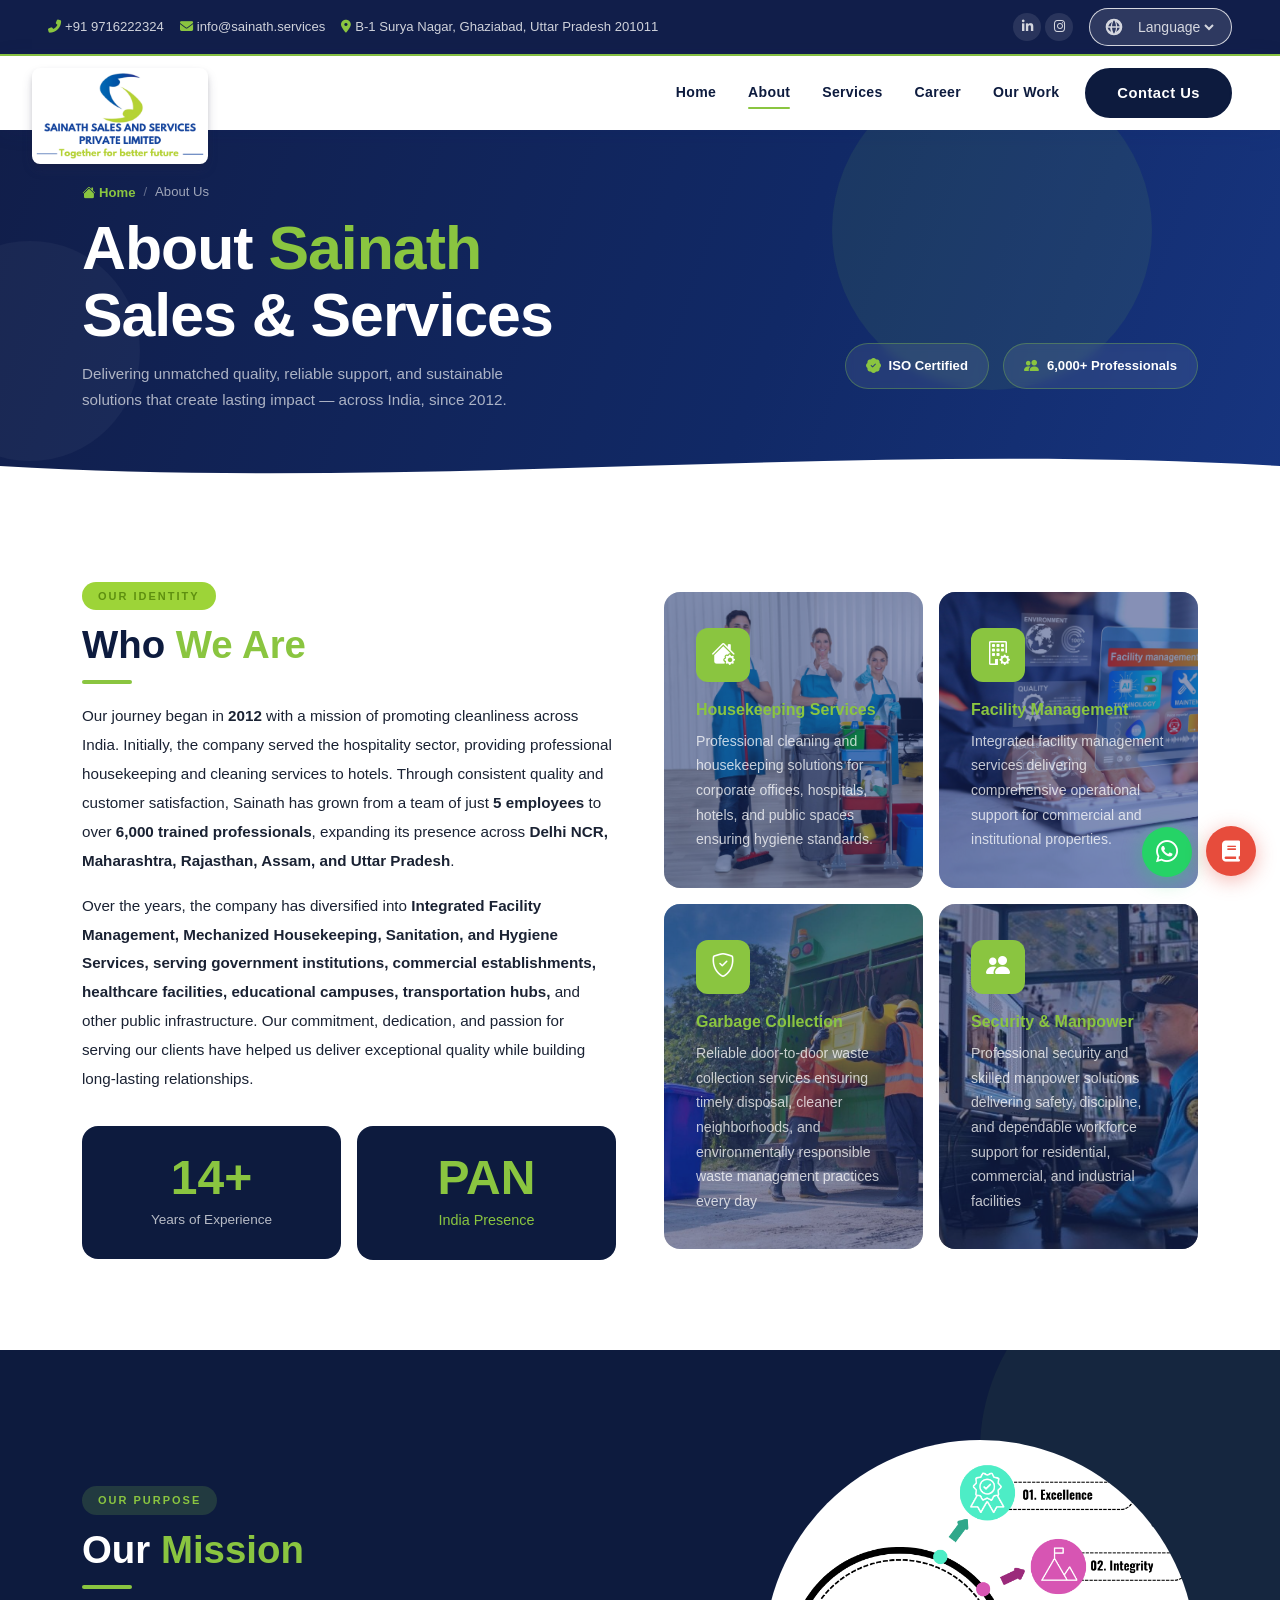
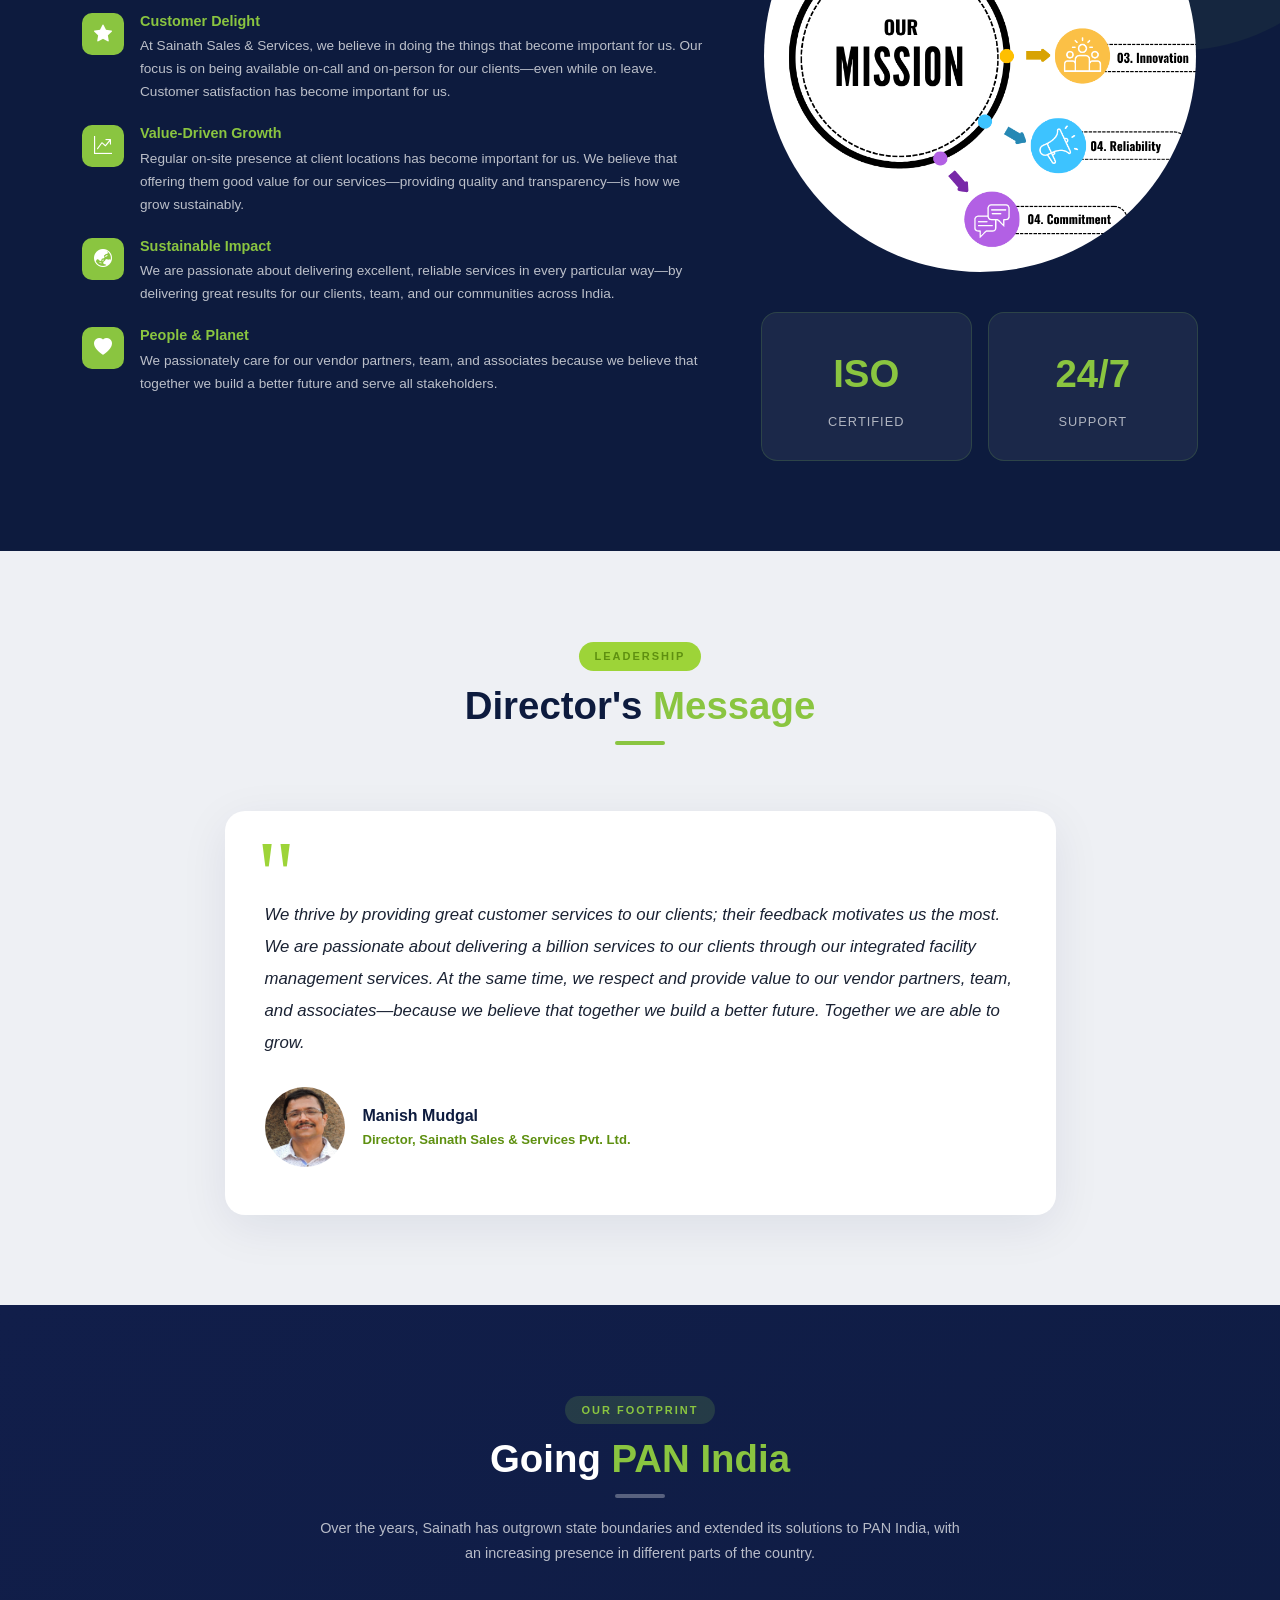
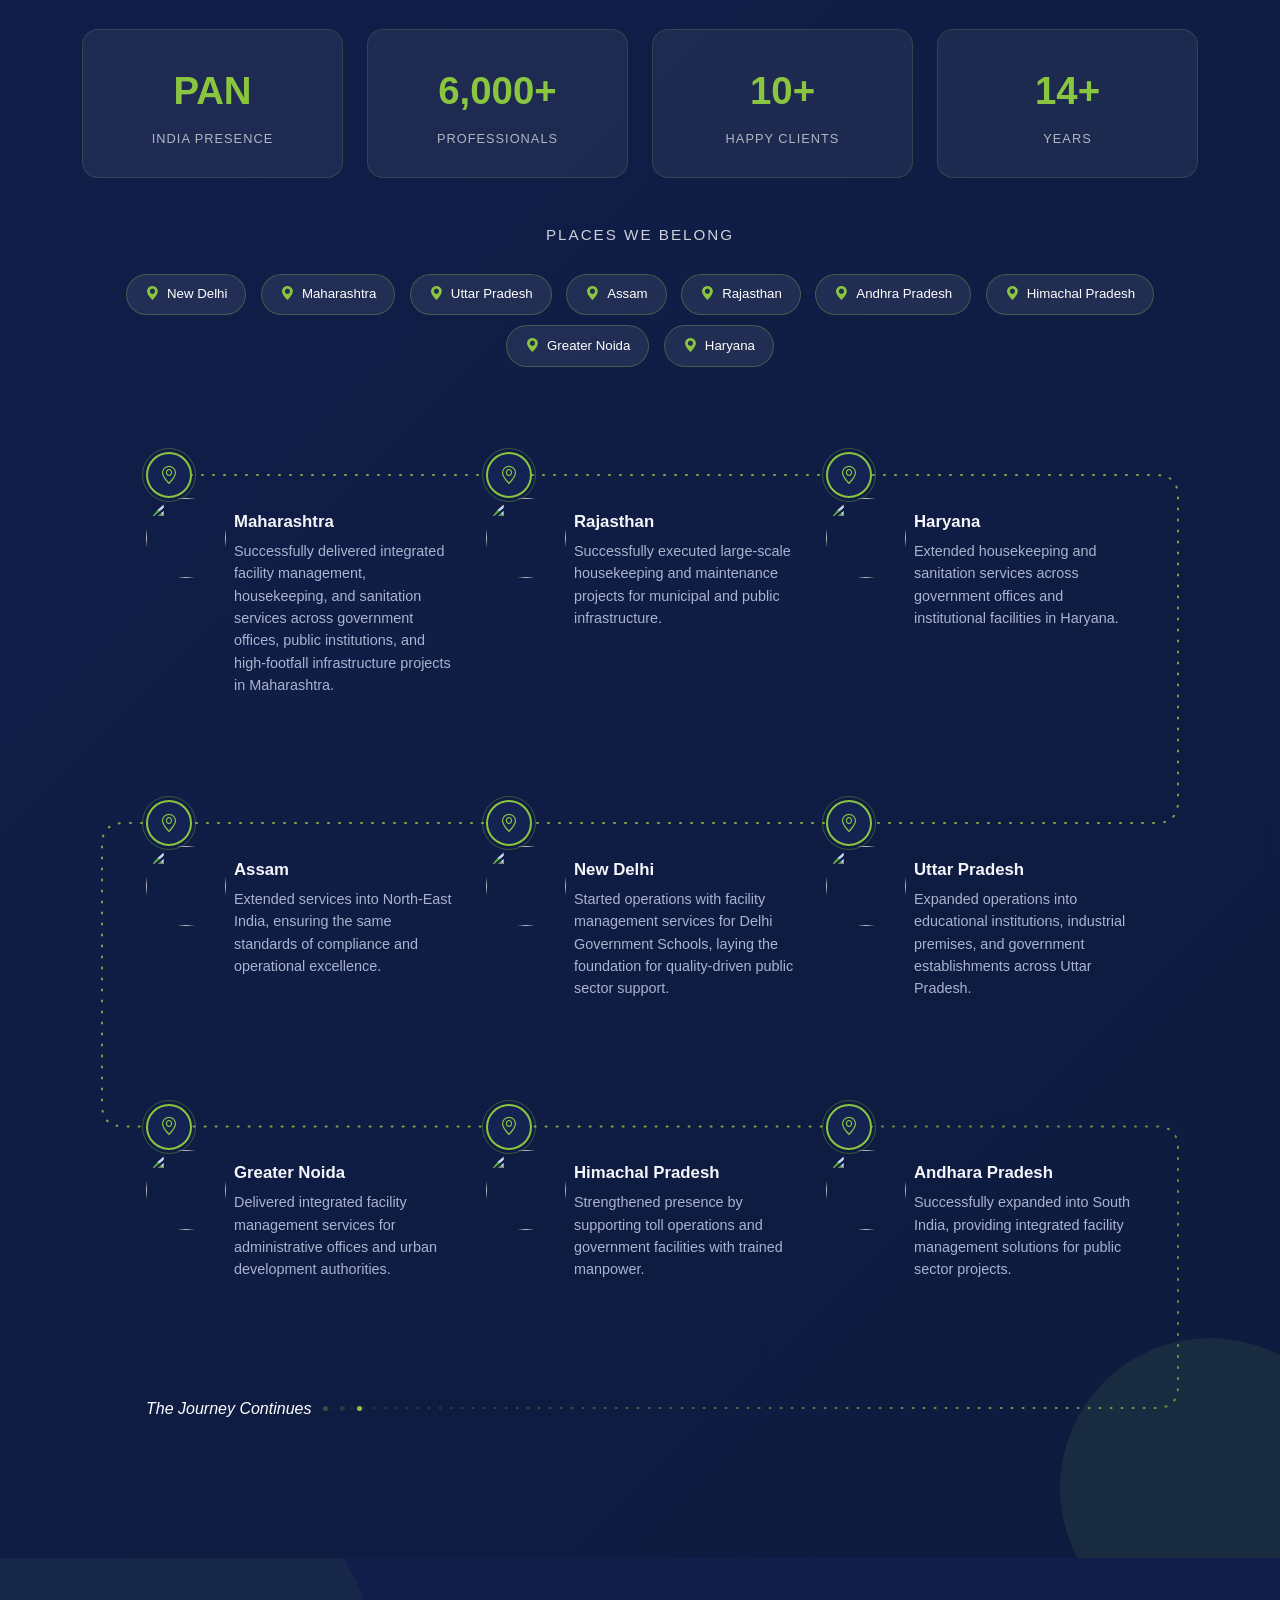
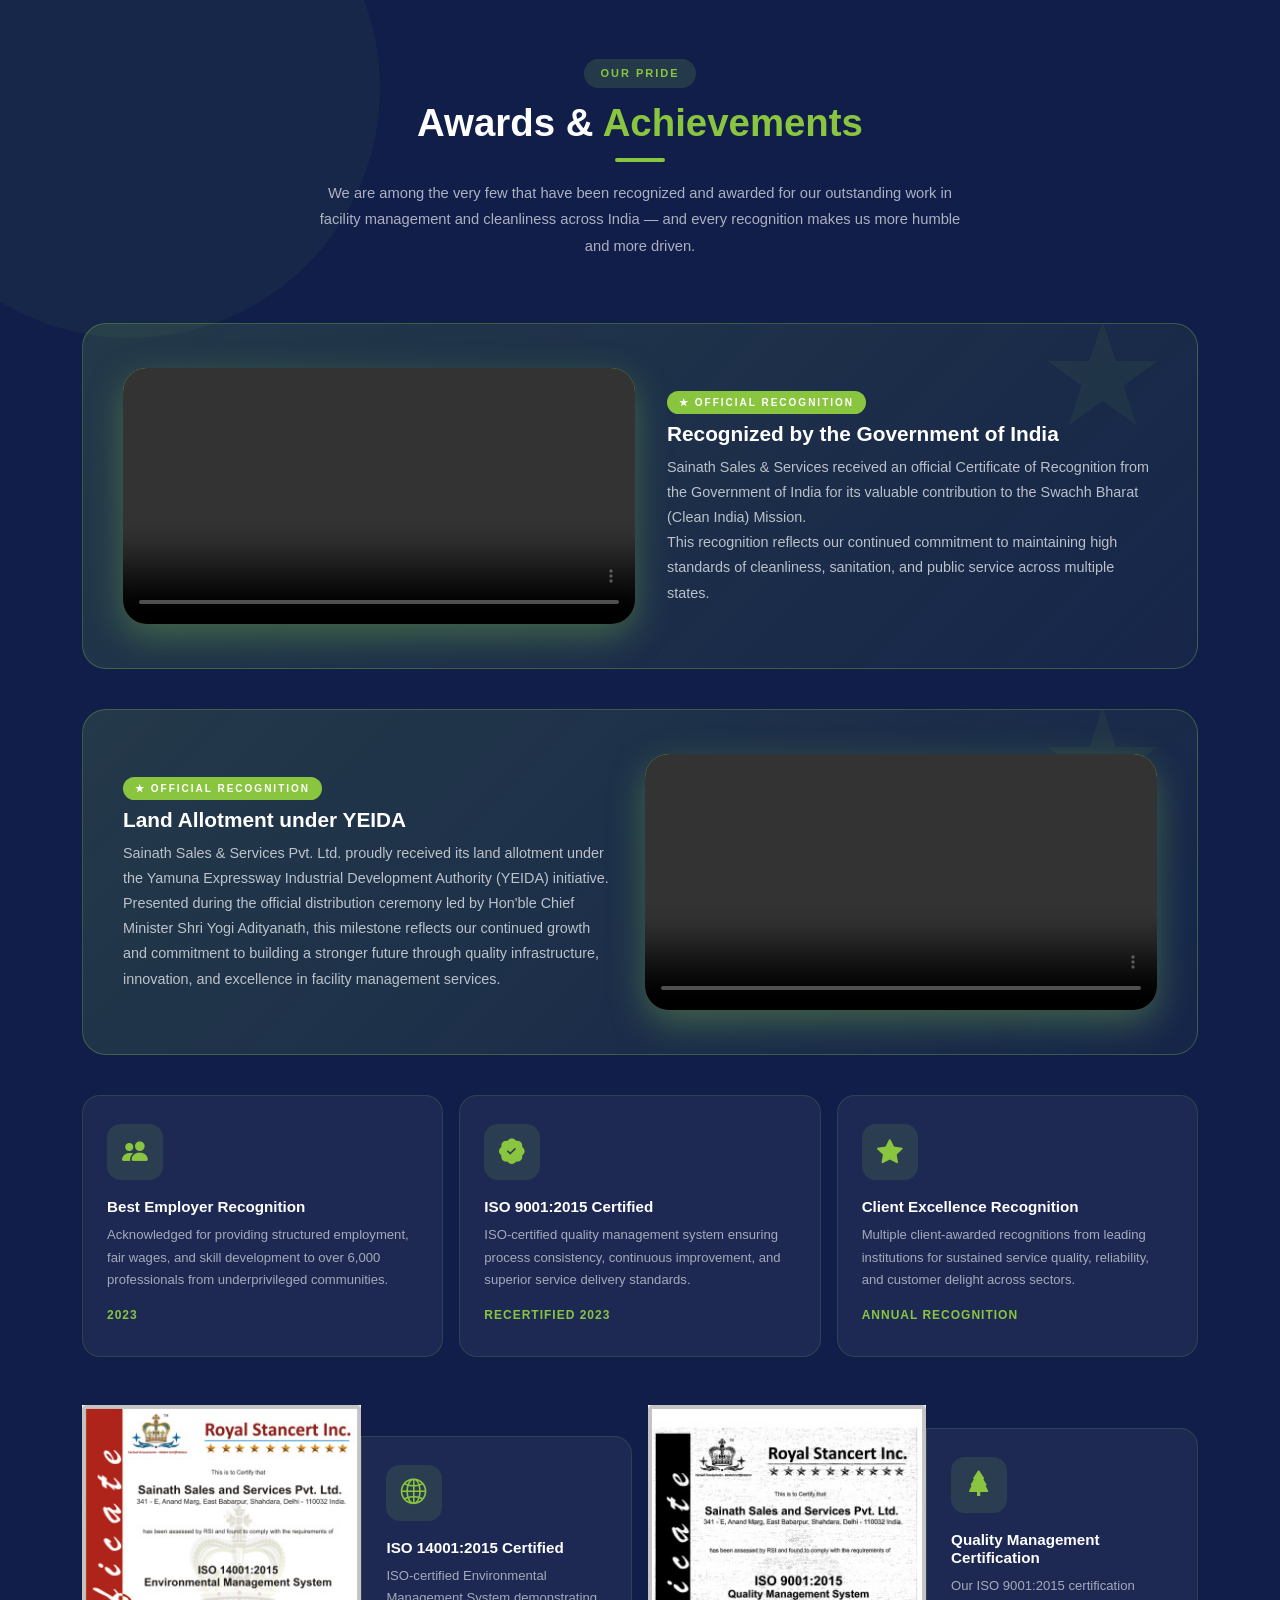
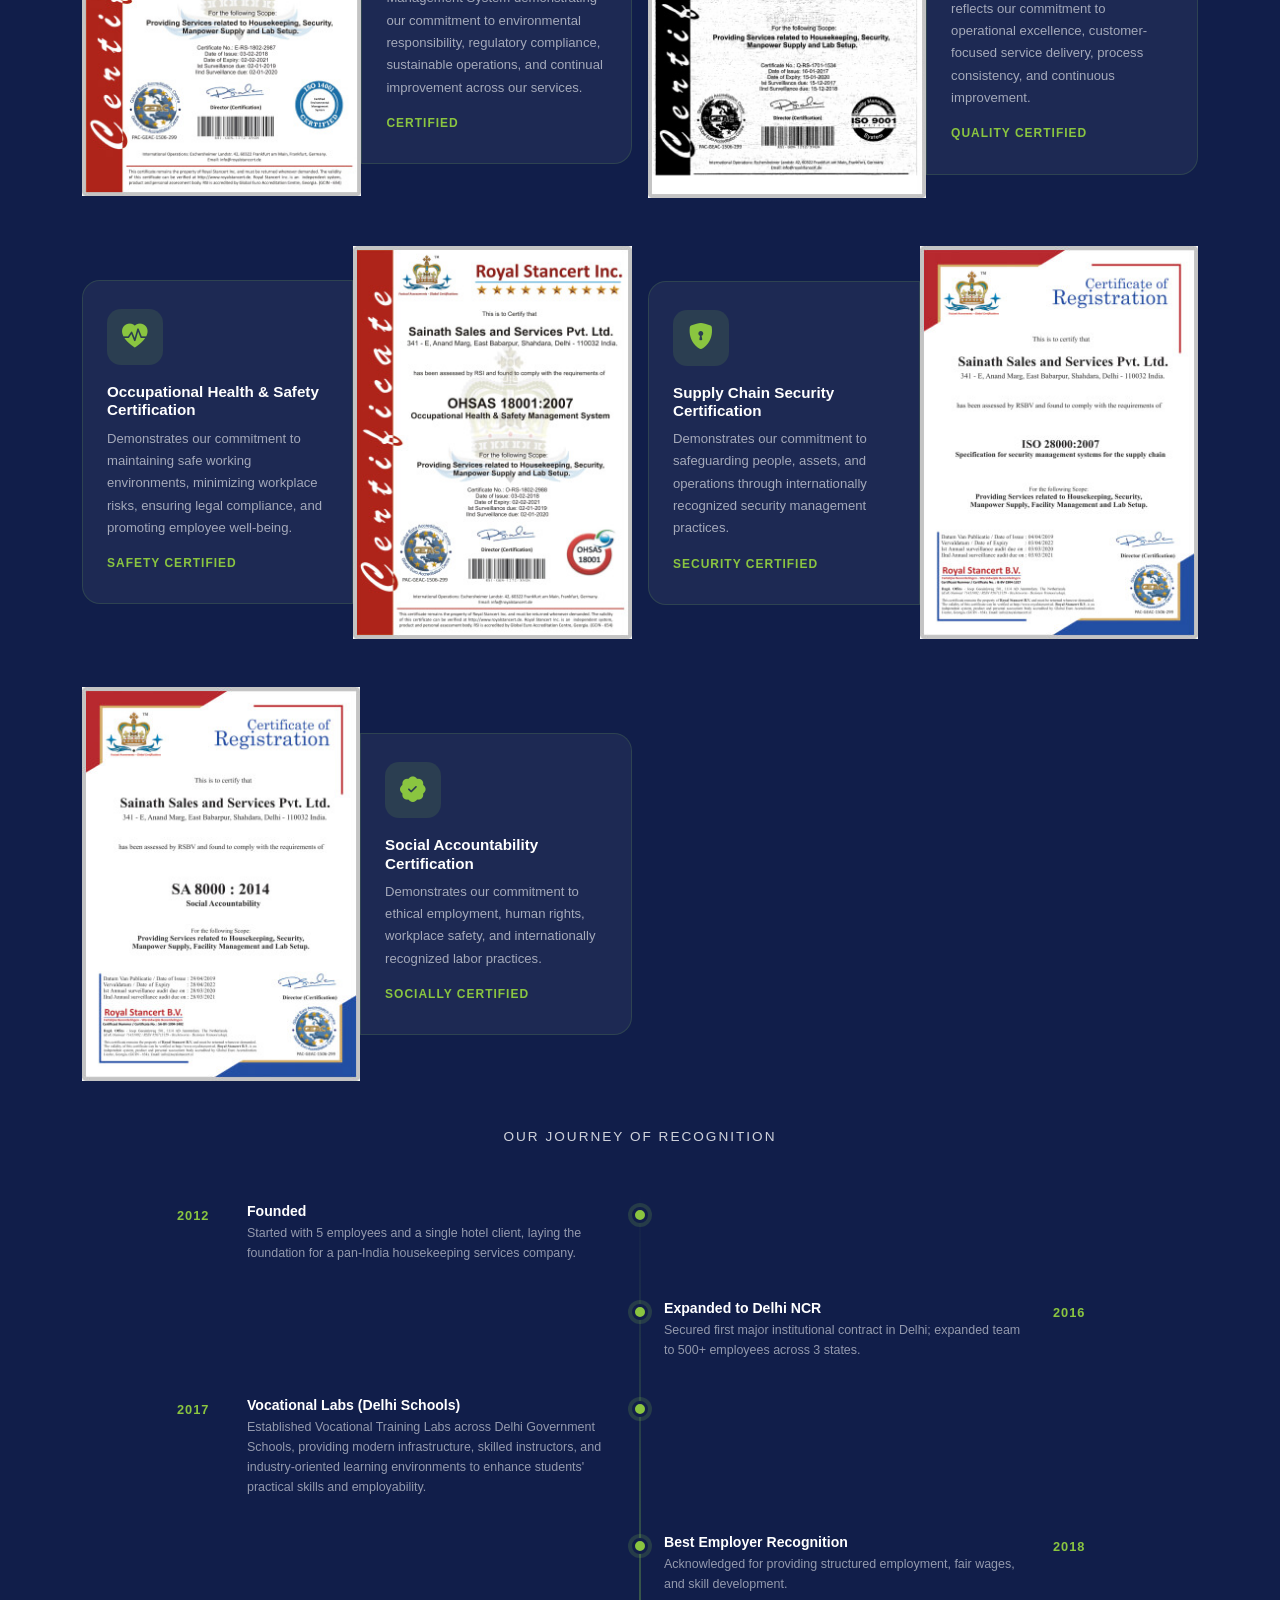
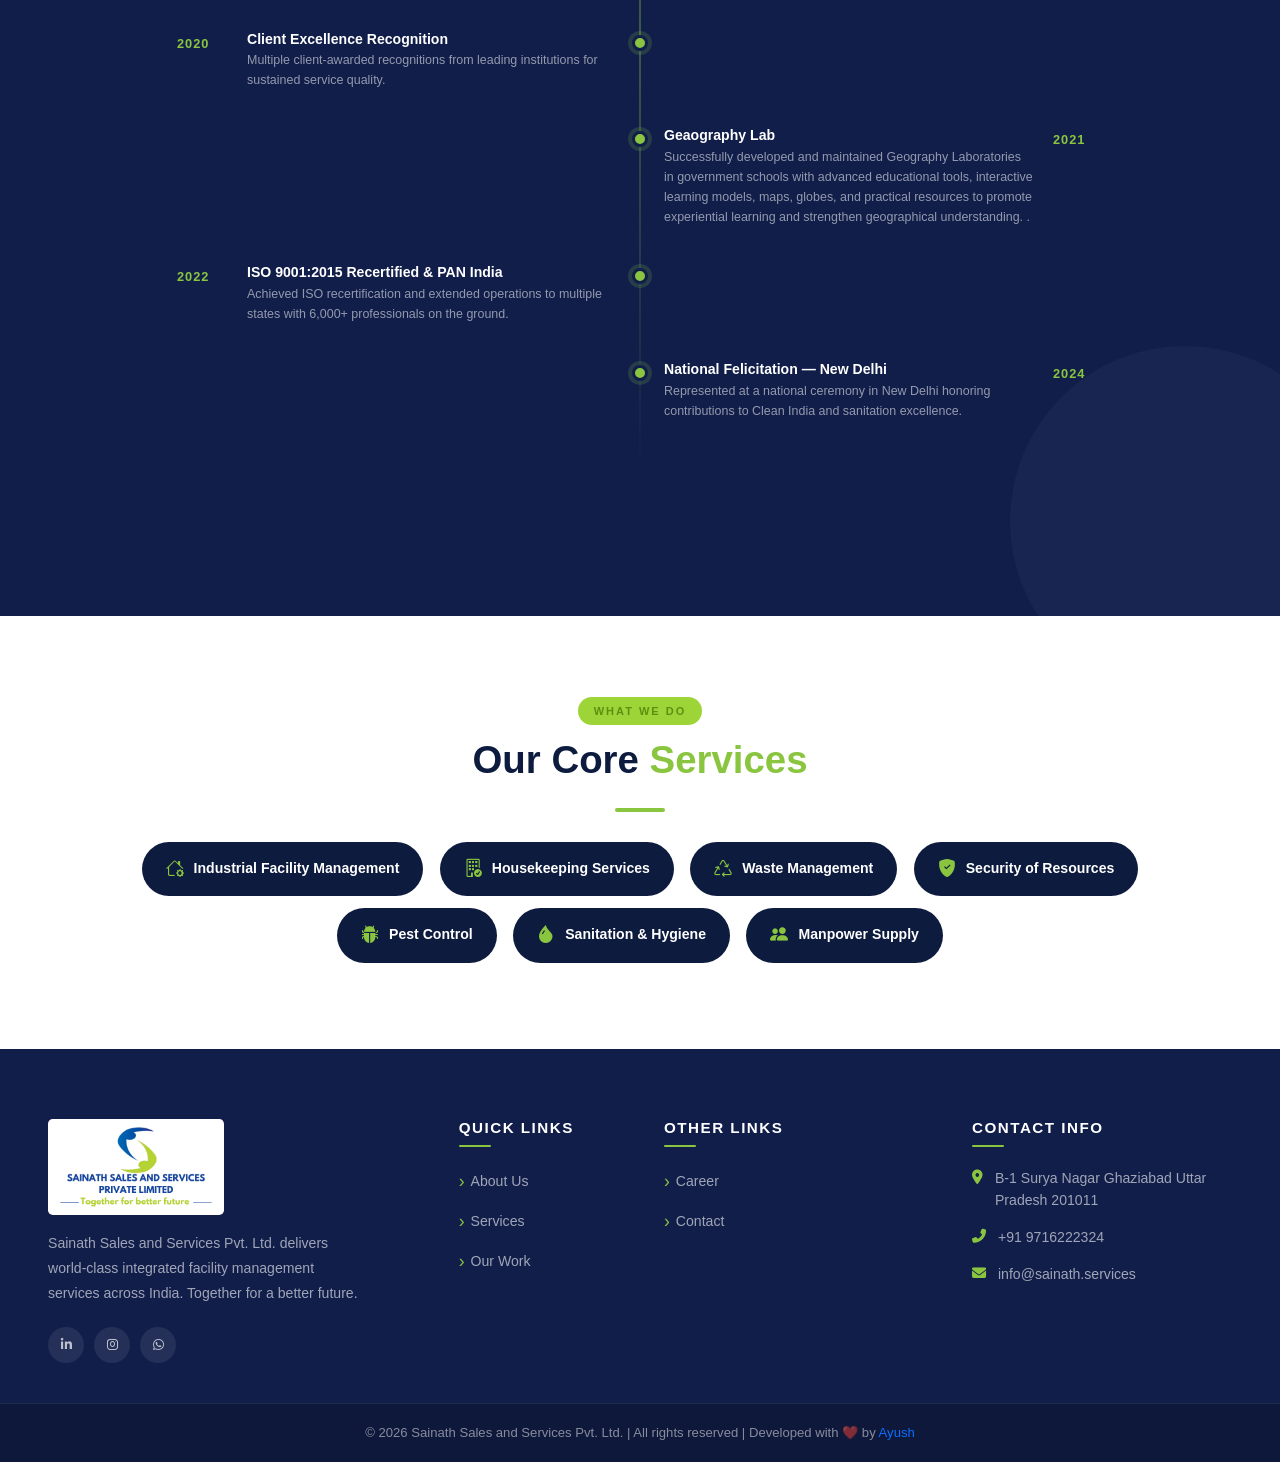
==== commit 7c205357: "add" ====
--- a/about.html
+++ b/about.html
@@ -1165,6 +1165,37 @@
       </div>
     </div>
 
+    <div class="row mb-4 fade-up delay-1">
+      <div class="col-12">
+        <!-- <div>
+              <video width="50%" height="100%" autoplay>
+                <source src="./assets/sainath.mp4" type="video/mp4">
+                <source src="movie.ogg" type="video/ogg">
+              Your browser does not support the video tag.
+              </video>
+            </div> -->
+        <div class="award-featured">
+          <div>
+            <span class="award-featured-tag">★ Official Recognition</span>
+            <h4>Land Allotment under YEIDA</h4>
+            <p>Sainath Sales & Services Pvt. Ltd. proudly received its land allotment under the Yamuna Expressway Industrial Development Authority (YEIDA) initiative.</p>
+            <p>Presented during the official distribution ceremony led by Hon'ble Chief Minister Shri Yogi Adityanath, this milestone reflects our continued growth and commitment to building a stronger future through quality infrastructure, innovation, and excellence in facility management services.</p>
+          </div>
+          <div class="award-featured-icon">
+            <!-- <i class="bi bi-trophy-fill"></i> -->
+            <!-- <div> -->
+              <video width="100%" height="100%" controls loop autoplay style="border-radius: 24px;">
+                <source src="./assets/video1.mp4" type="video/mp4">
+                <!-- <source src="movie.ogg" type="video/ogg"> -->
+              Your browser does not support the video tag.
+              </video>
+            <!-- </div> -->
+          </div>
+          
+        </div>
+      </div>
+    </div>
+
     <!-- Award Grid (6 cards) -->
     <div class="row g-3 mb-5">
       <div class="col-sm-6 col-lg-4 fade-up delay-1">
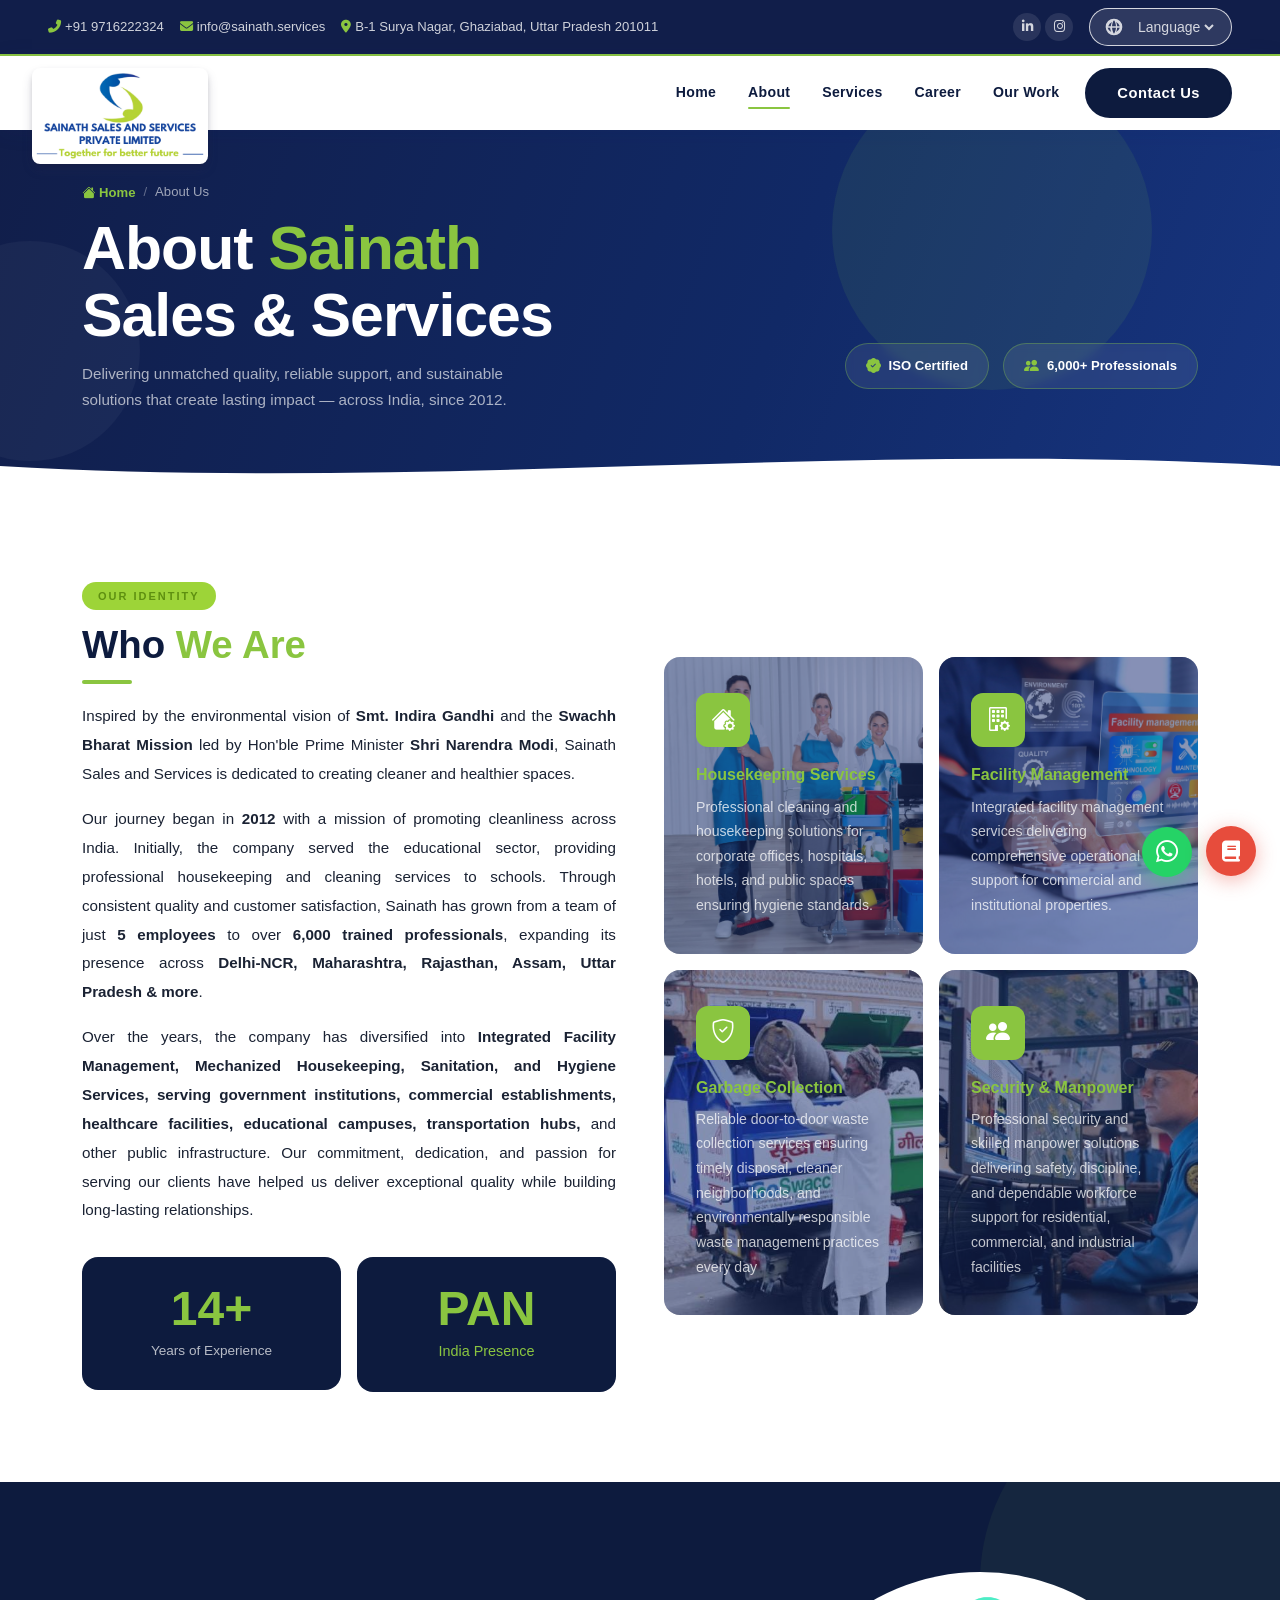
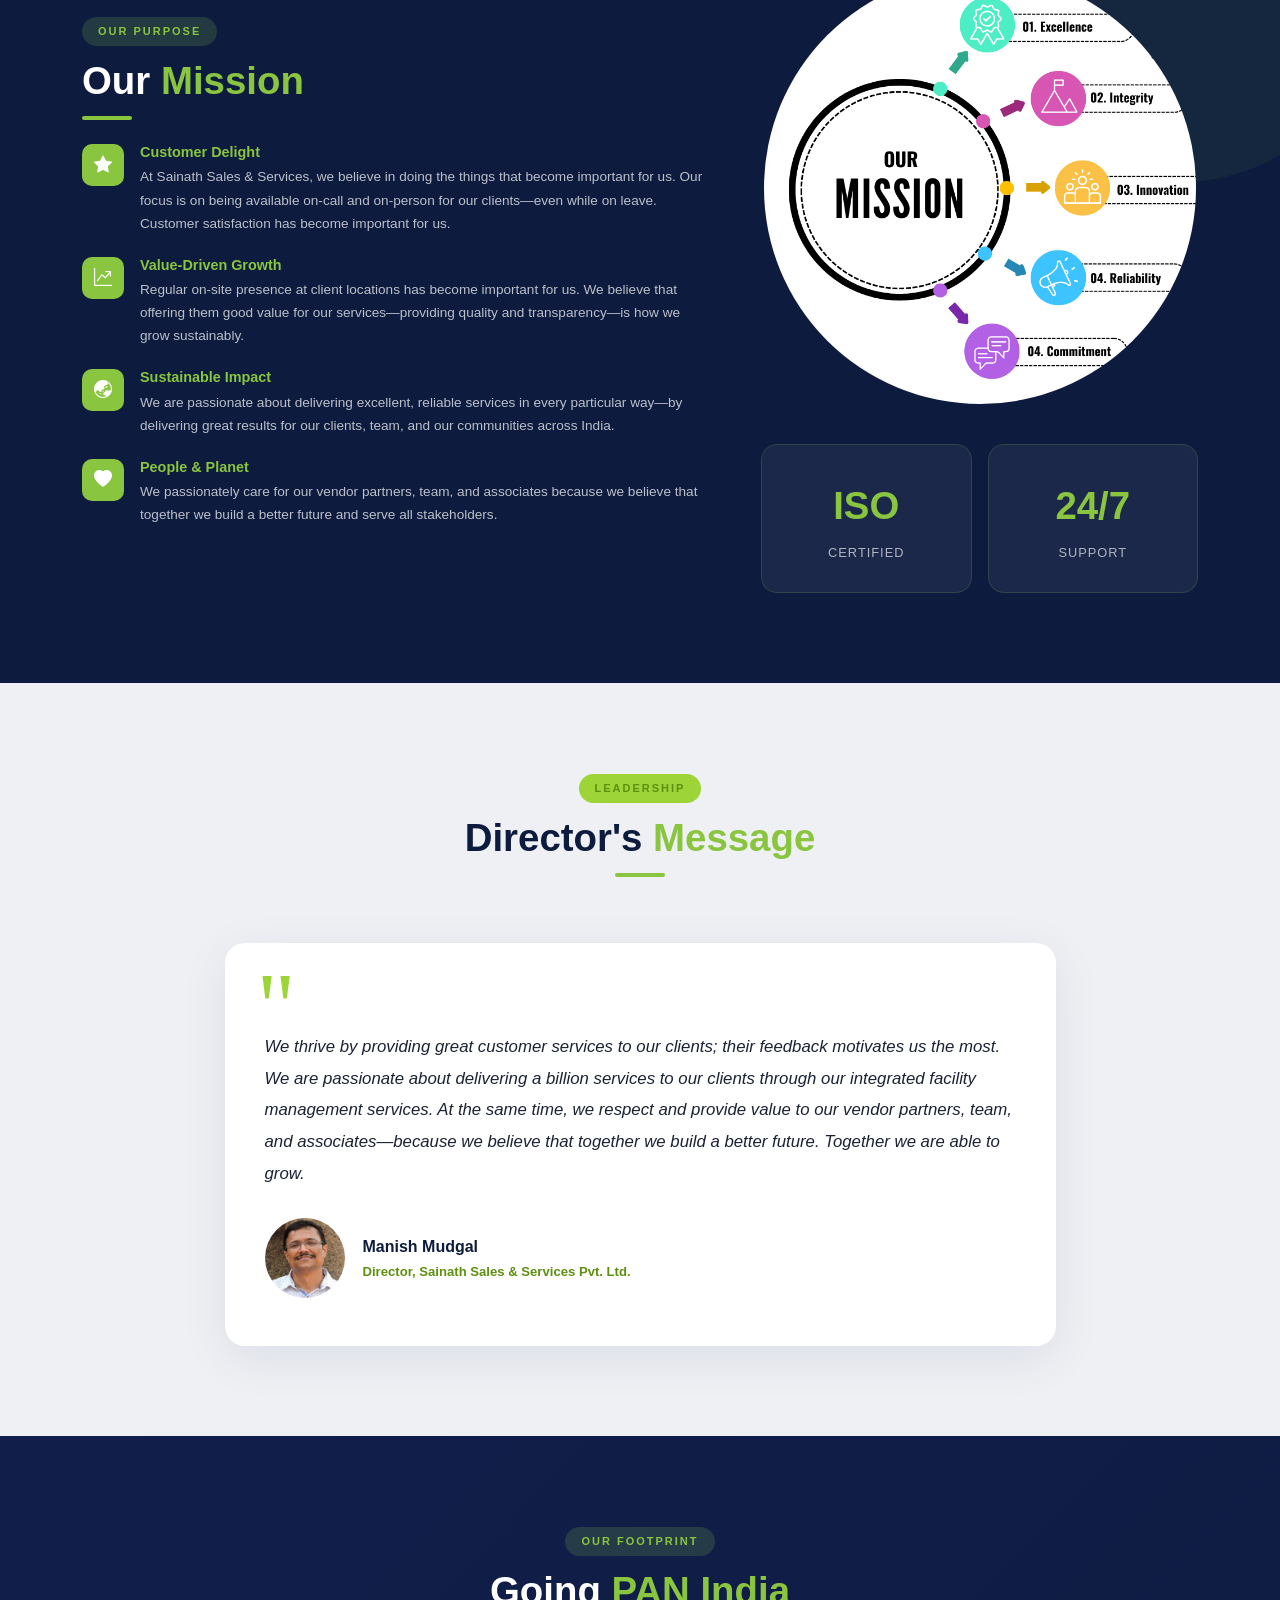
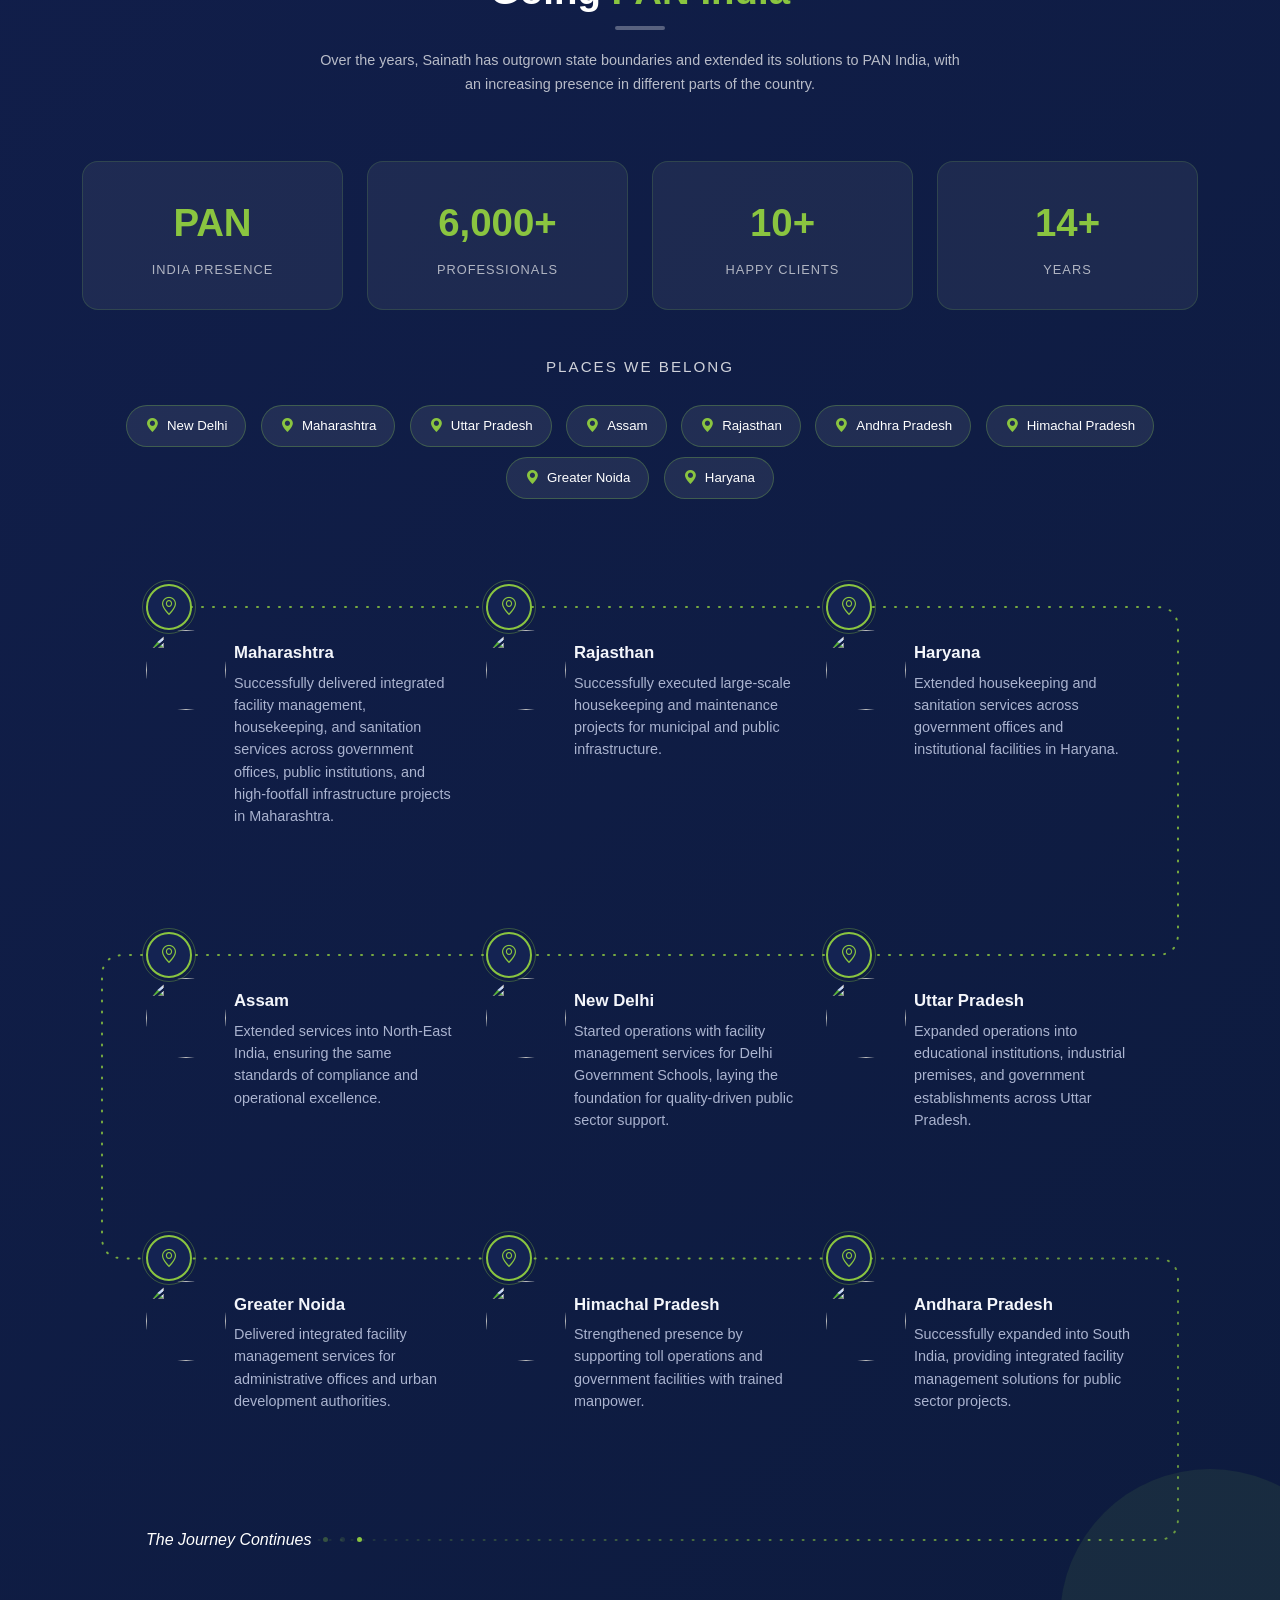
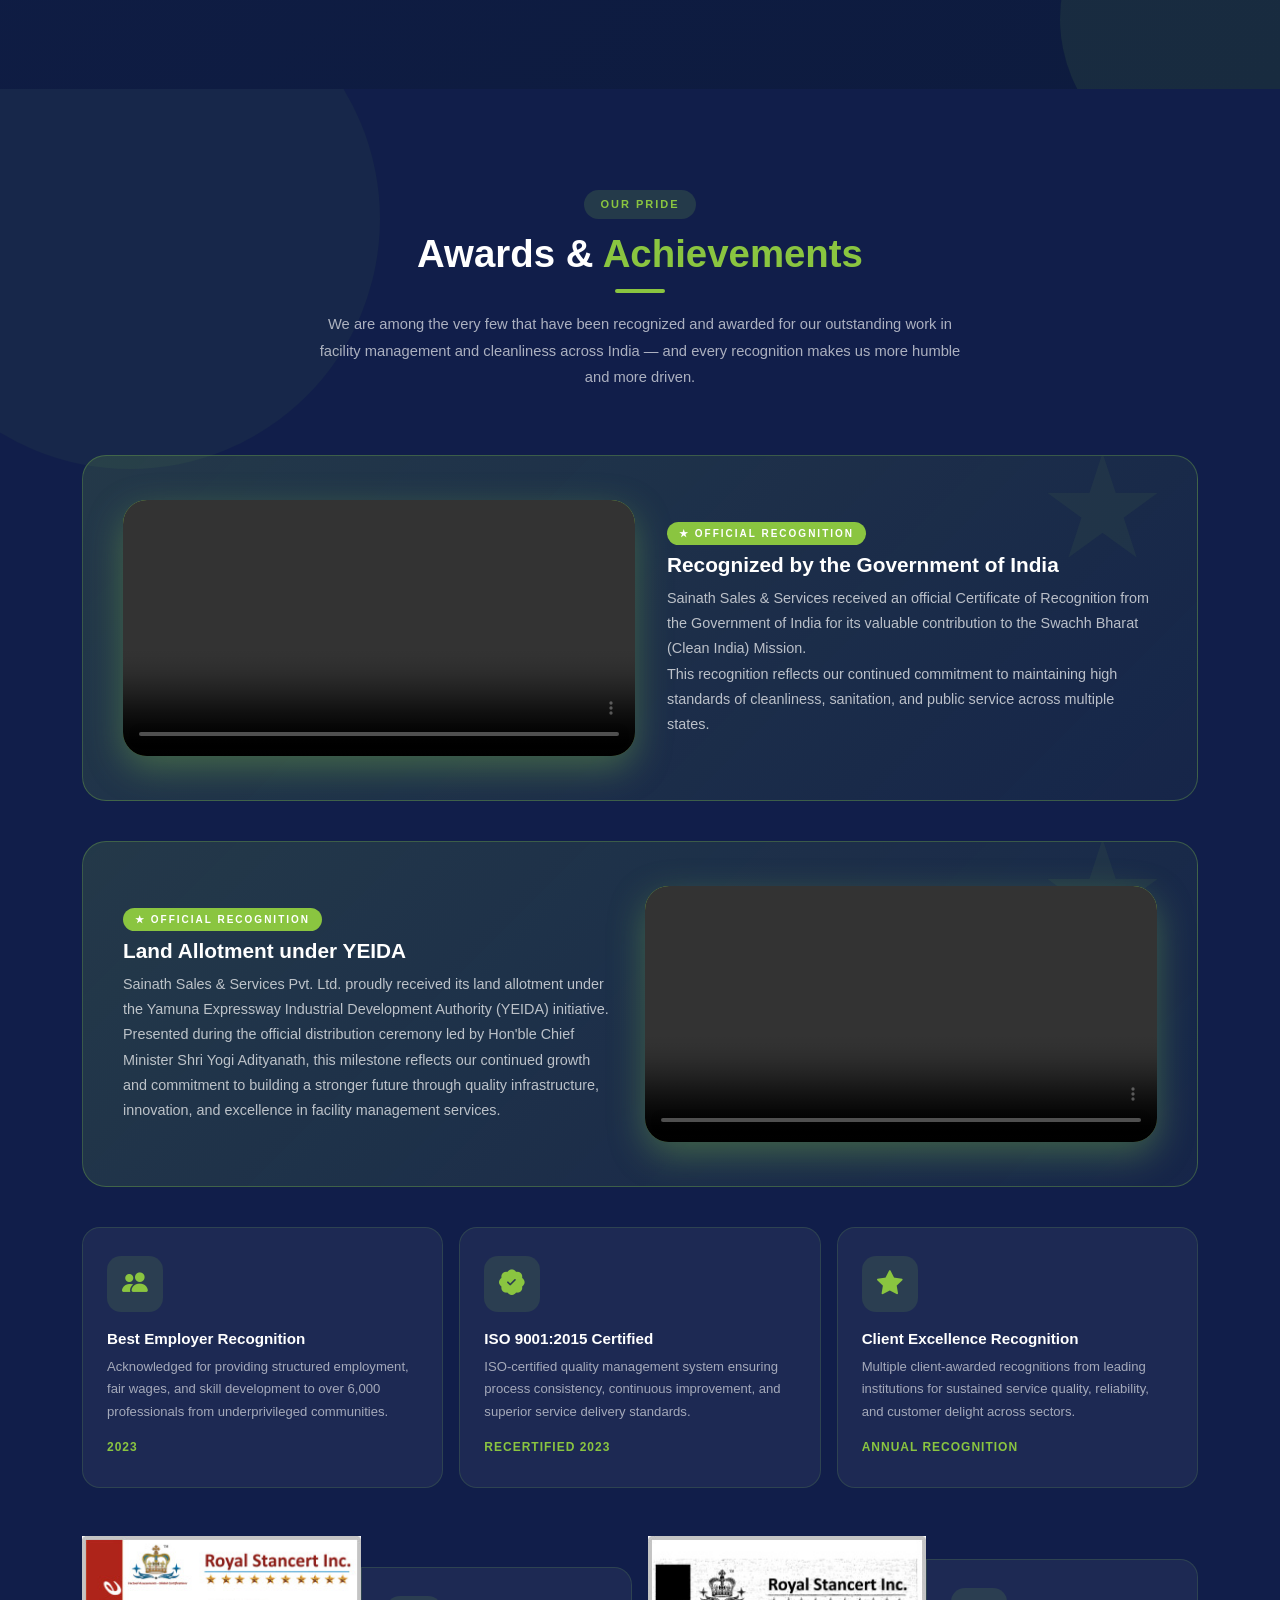
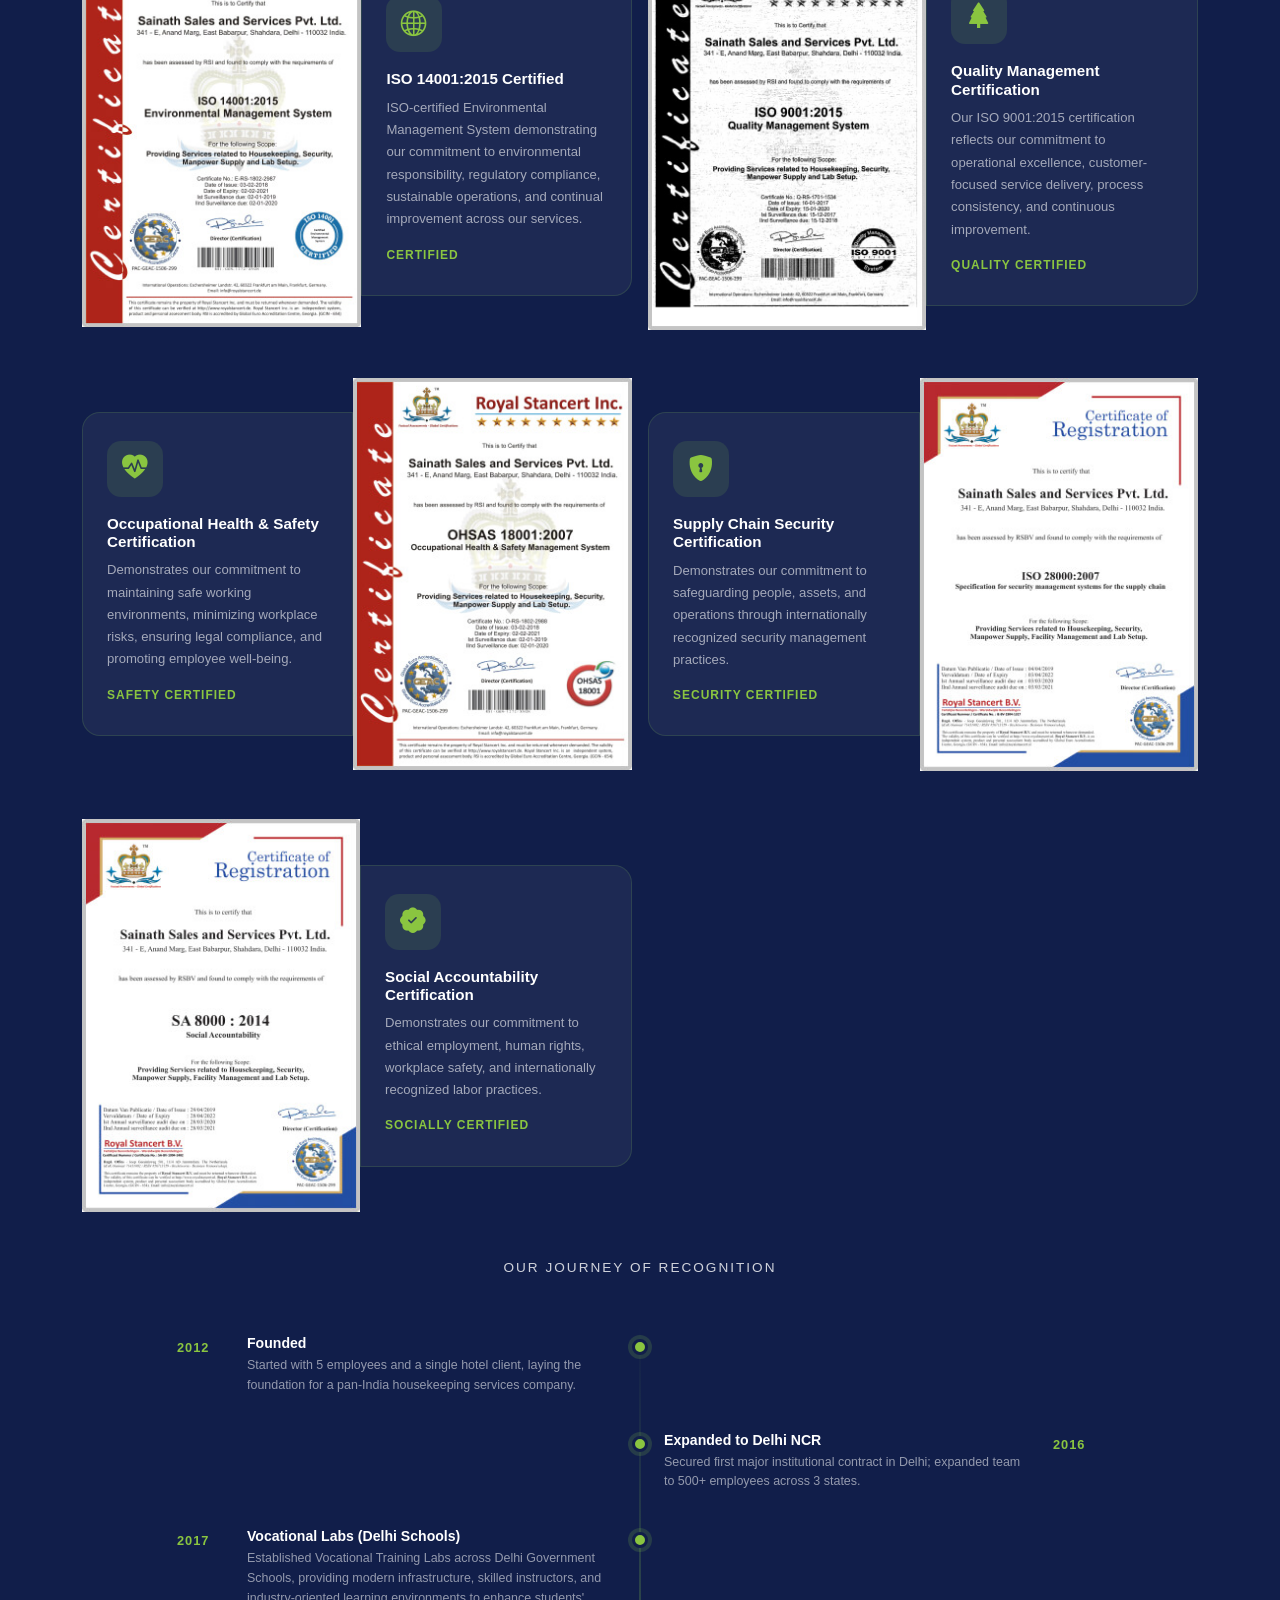
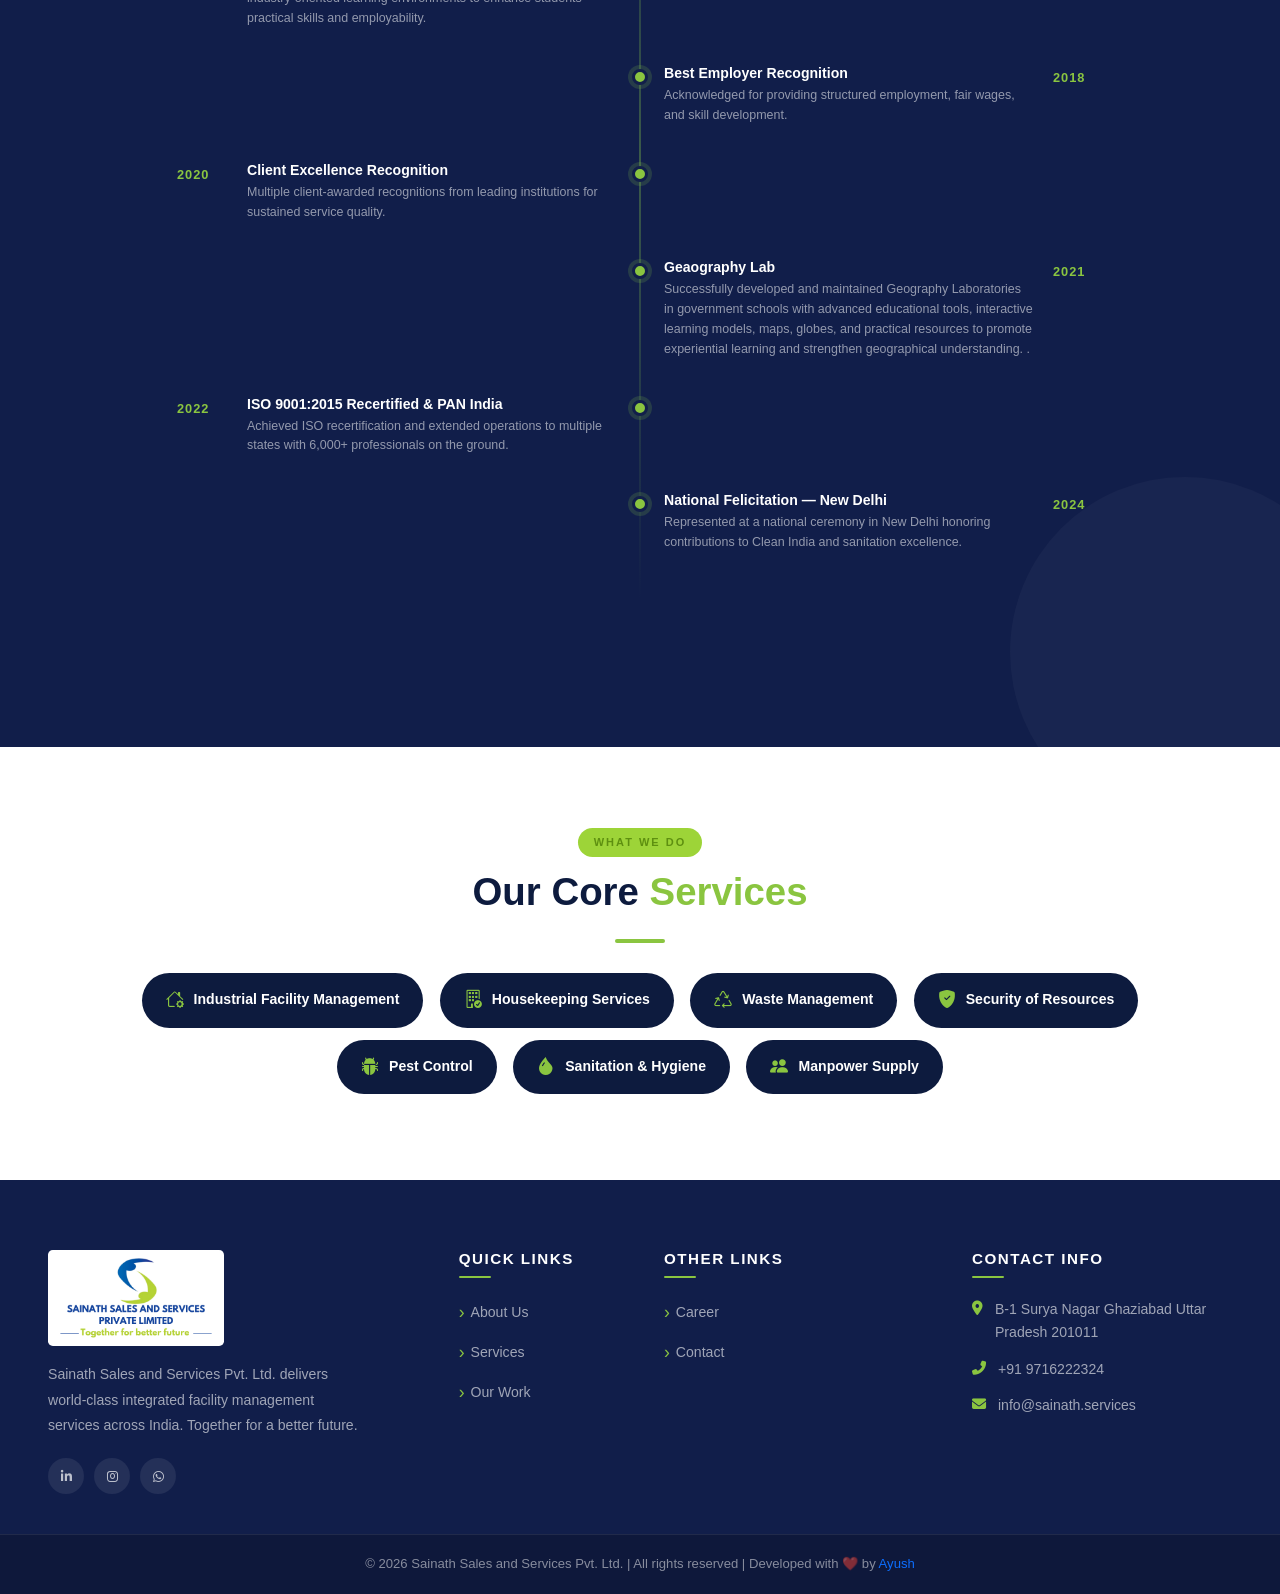
==== commit 10b2411a: "add" ====
--- a/about.html
+++ b/about.html
@@ -169,10 +169,13 @@
         <span class="section-eyebrow fade-up">Our Identity</span>
         <h2 class="section-title fade-up delay-1">Who <span>We Are</span></h2>
         <div class="section-divider fade-up delay-1"></div>
-        <p class="fade-up delay-2">
-          Our journey began in <b>2012</b> with a mission of promoting cleanliness across India. Initially, the company served the hospitality sector, providing professional housekeeping and cleaning services to hotels. Through consistent quality and customer satisfaction, Sainath has grown from a team of just <b>5 employees</b> to over <b>6,000 trained professionals</b>, expanding its presence across <b>Delhi NCR, Maharashtra, Rajasthan, Assam, and Uttar Pradesh</b>.
+        <p class="fade-up delay-2 text-justify">
+          Inspired by the environmental vision of <b>Smt. Indira Gandhi</b> and the <b>Swachh Bharat Mission</b> led by Hon'ble Prime Minister <b>Shri Narendra Modi</b>, Sainath Sales and Services is dedicated to creating cleaner and healthier spaces.
         </p>
-        <p class="fade-up delay-3">
+        <p class="fade-up delay-3 text-justify">
+          Our journey began in <b>2012</b> with a mission of promoting cleanliness across India. Initially, the company served the educational sector, providing professional housekeeping and cleaning services to schools. Through consistent quality and customer satisfaction, Sainath has grown from a team of just <b>5 employees</b> to over <b>6,000 trained professionals</b>, expanding its presence across <b>Delhi-NCR, Maharashtra, Rajasthan, Assam, Uttar Pradesh & more</b>.
+        </p>
+        <p class="fade-up delay-4 text-justify">
           Over the years, the company has diversified into <b>Integrated Facility Management, Mechanized Housekeeping, Sanitation, and Hygiene Services, serving government institutions, commercial establishments, healthcare facilities, educational campuses, transportation hubs,</b> and other public infrastructure. Our commitment, dedication, and passion for serving our clients have helped us deliver exceptional quality while building long-lasting relationships.
         </p>
         <div class="row g-3 mt-2 fade-up delay-4">
--- a/assets/css/header-footer.css
+++ b/assets/css/header-footer.css
@@ -702,6 +702,9 @@
   object-fit: contain;
 }
 
+.text-justify{
+  text-align: justify;
+}
 @media only screen and (max-width:767px){
 .navbar-nav.ms-auto.align-items-lg-center{
   margin-top: 4rem;
--- a/assets/css/about.css
+++ b/assets/css/about.css
@@ -628,7 +628,7 @@
 }
 
 .Sanitation{
-    background: url("../images/garbage_collection.jpg");
+    background: url("../images/garbage_collection.png");
 background-size: cover;
     background-repeat: no-repeat;
 }
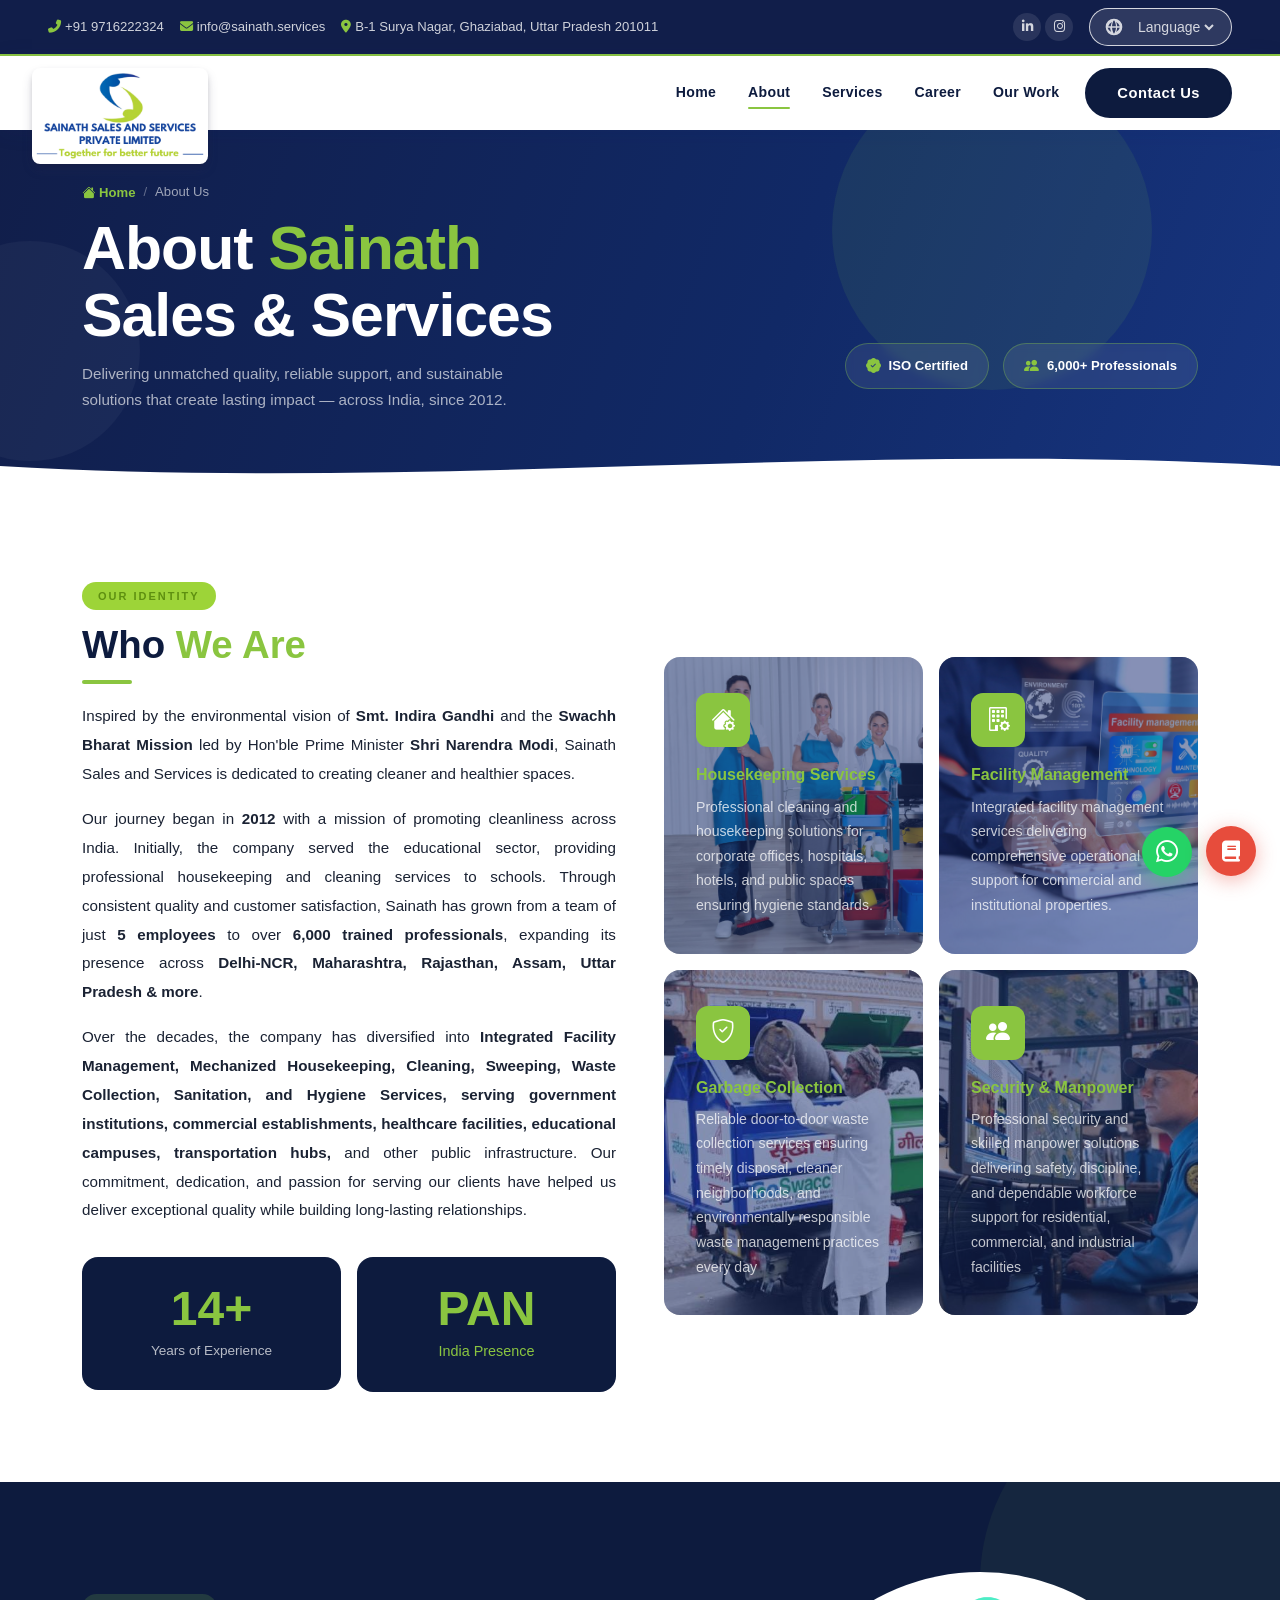
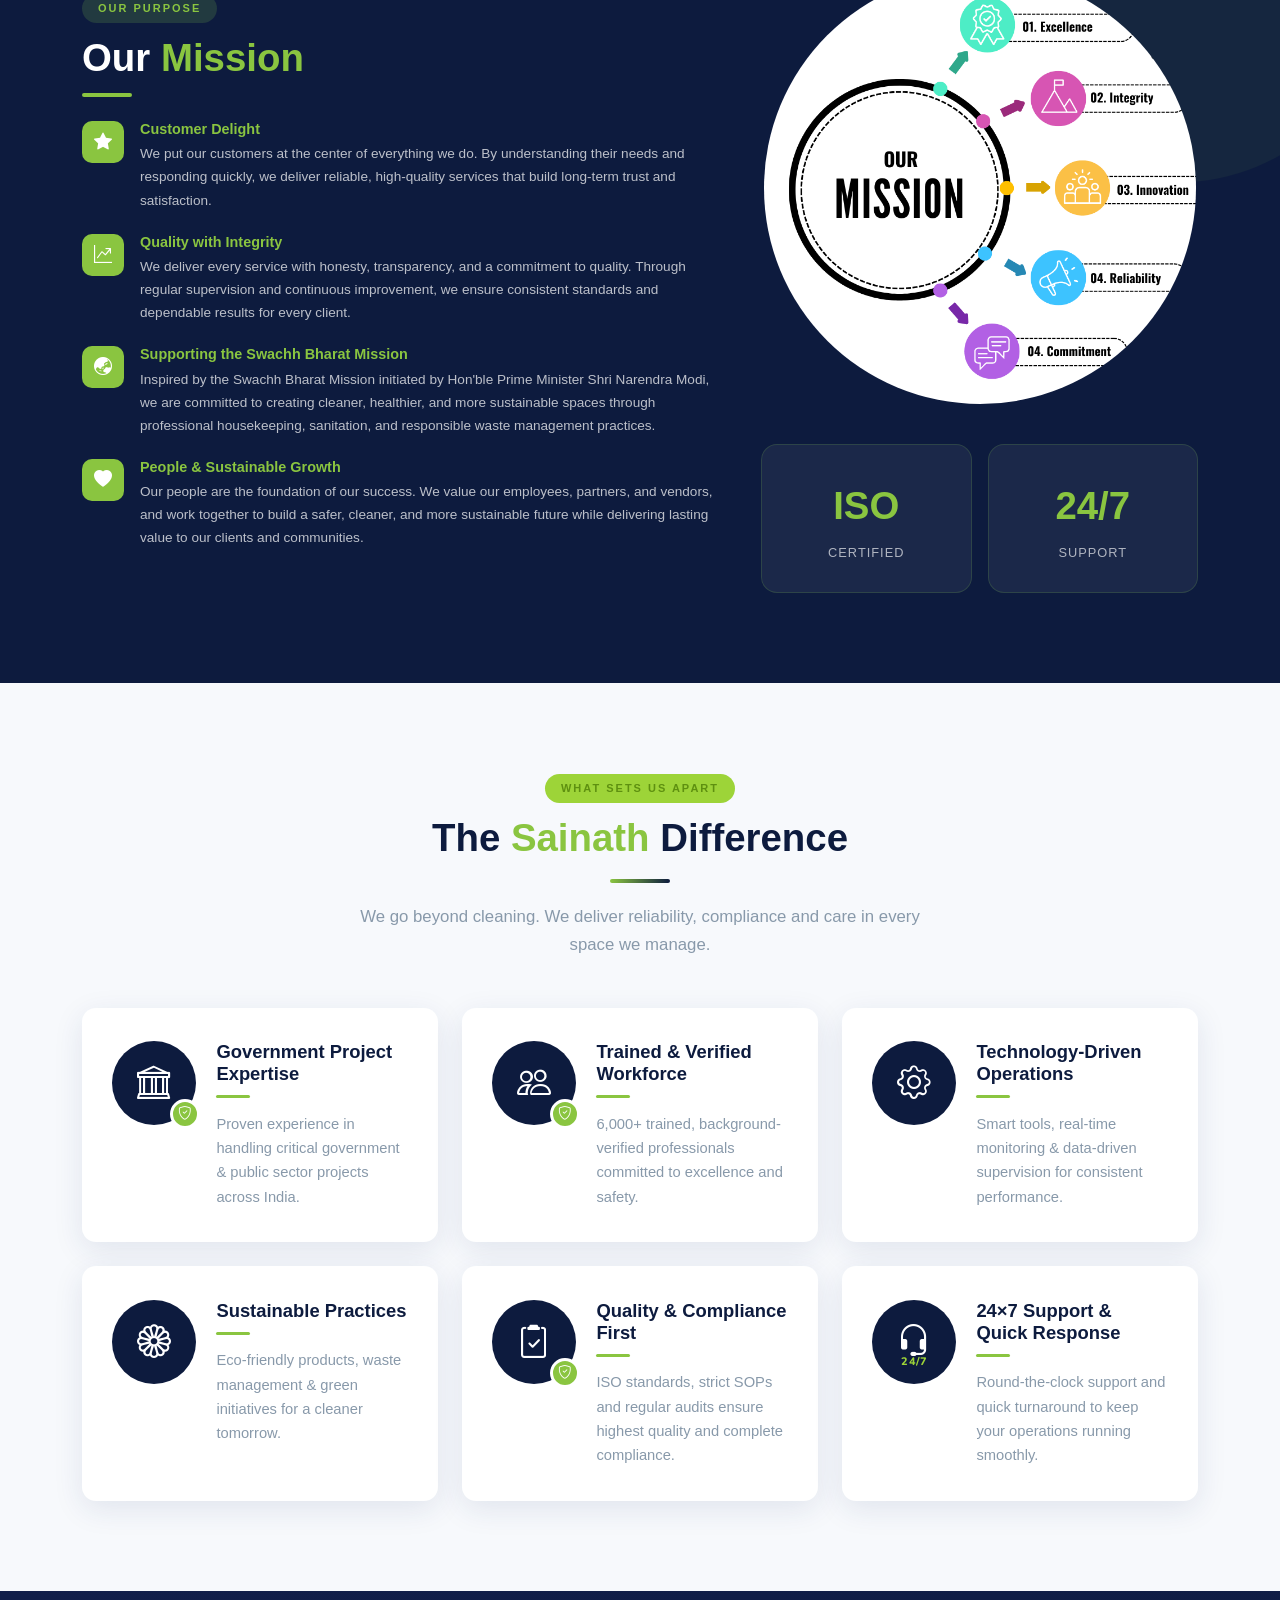
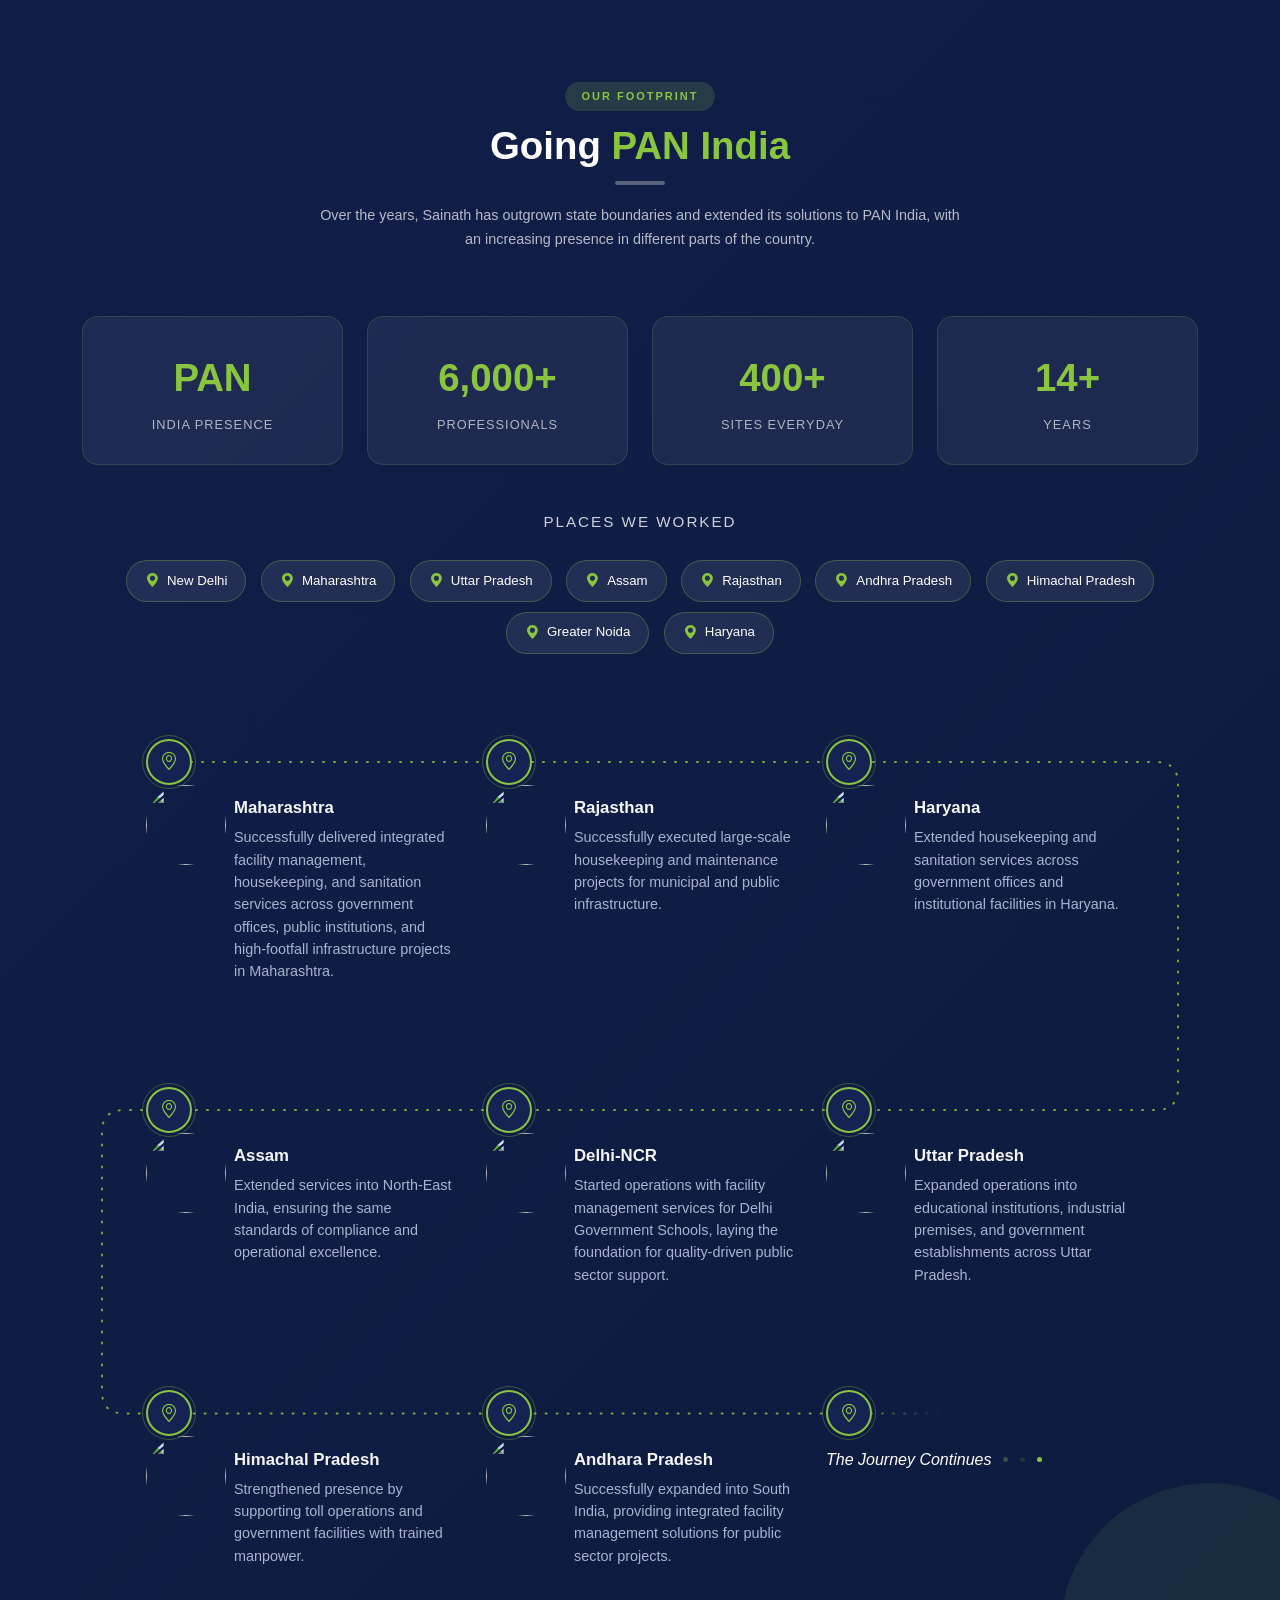
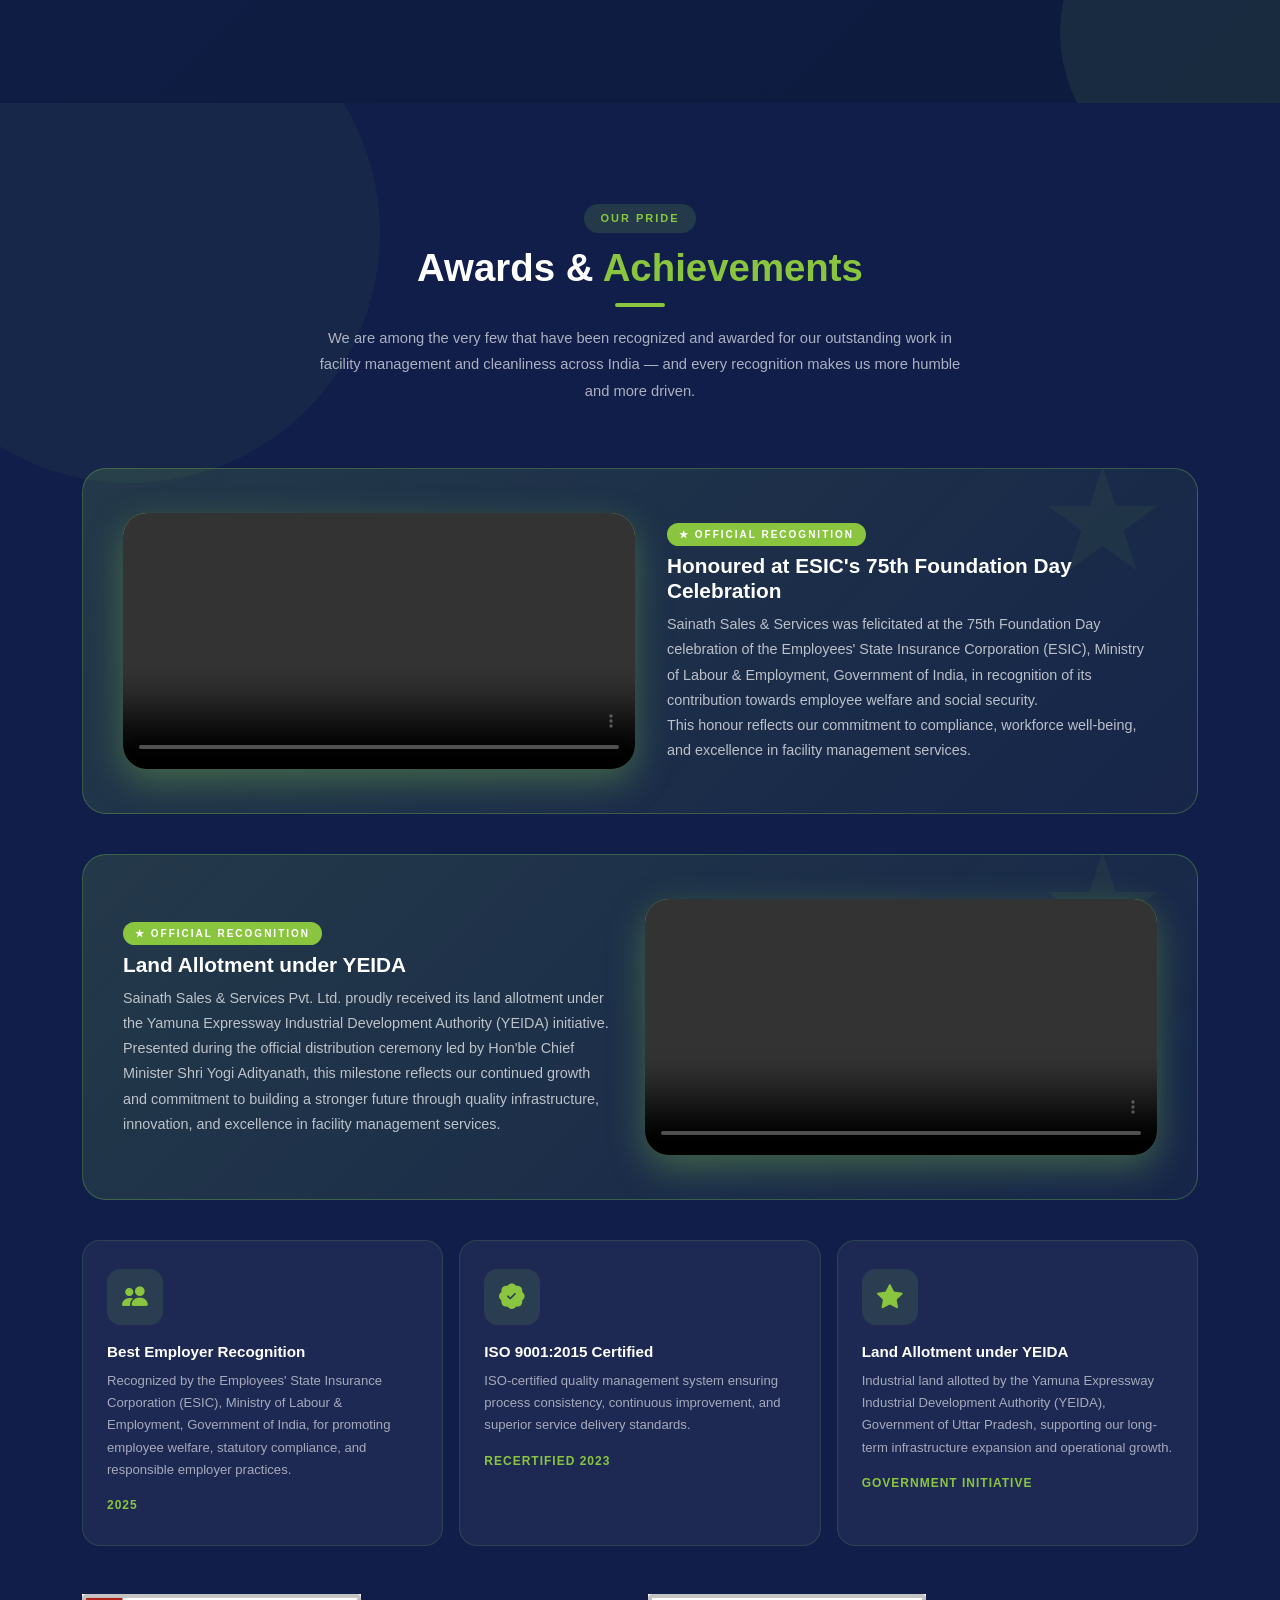
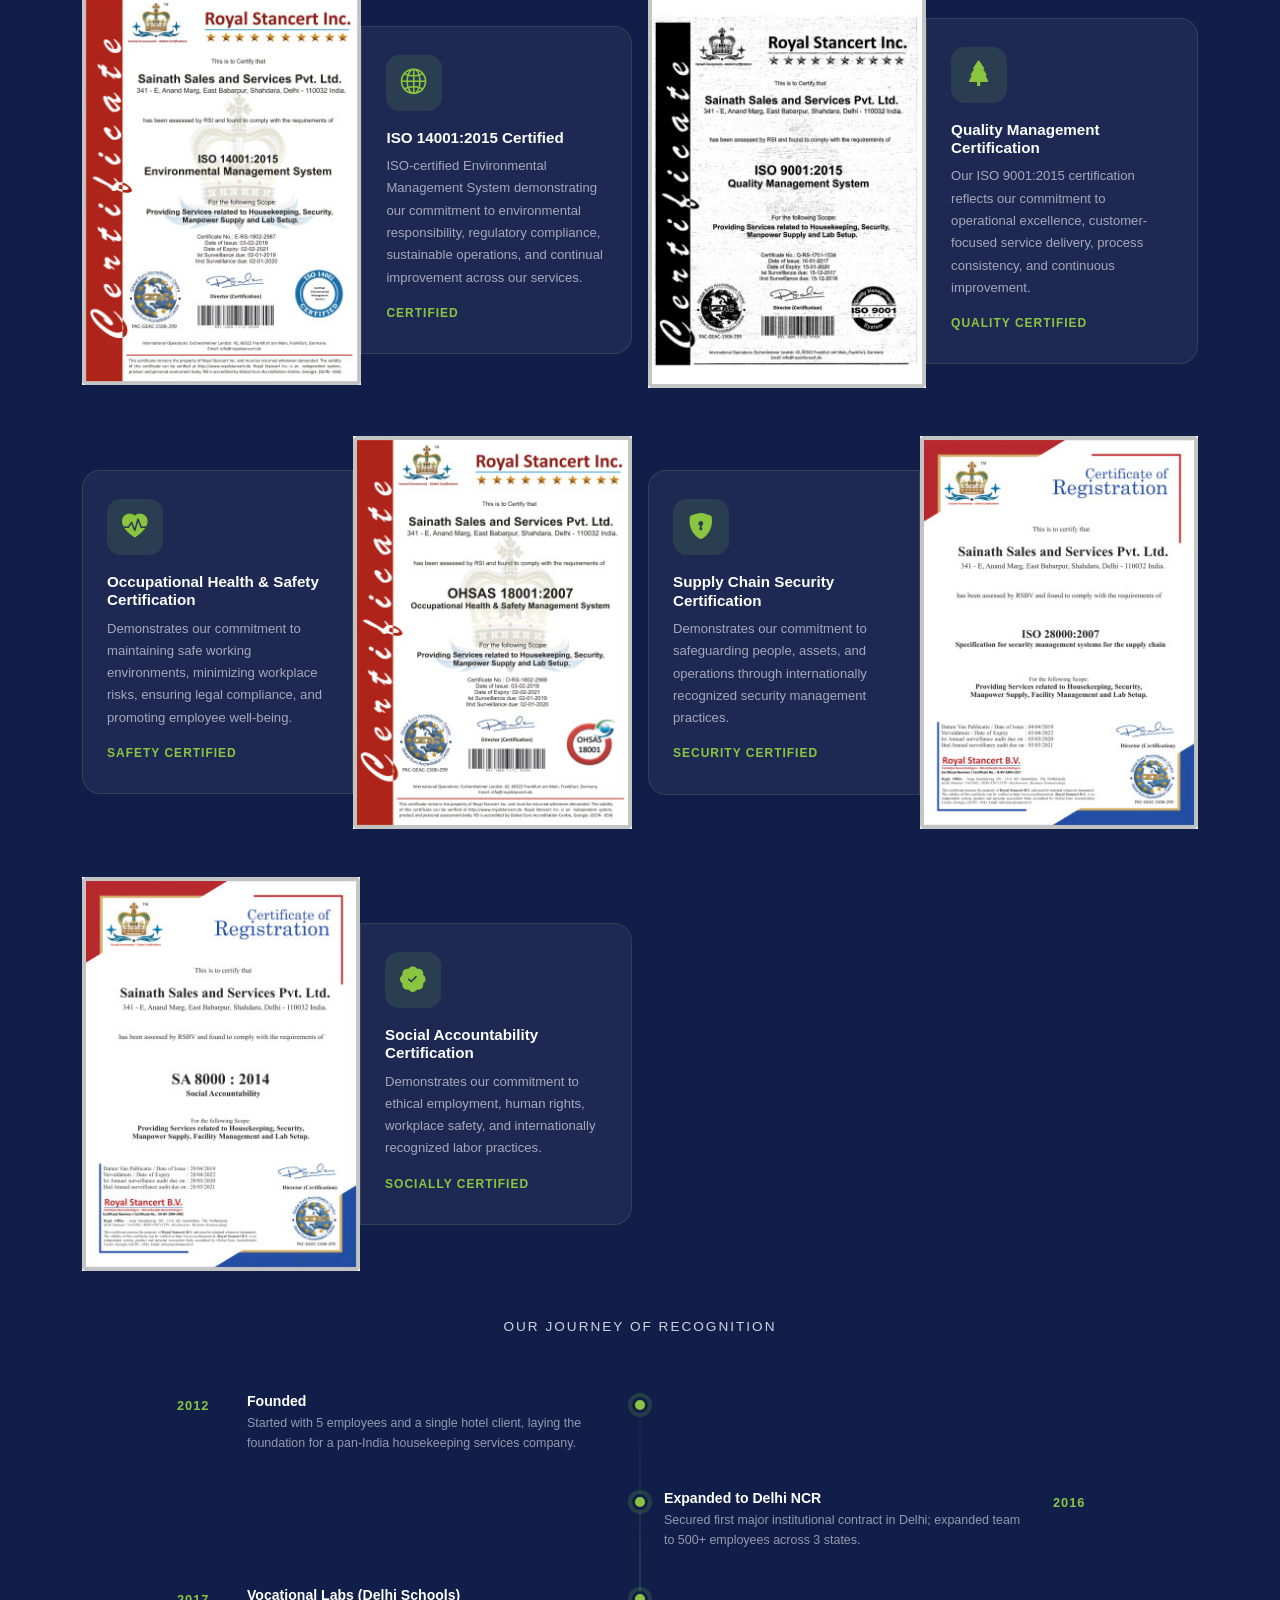
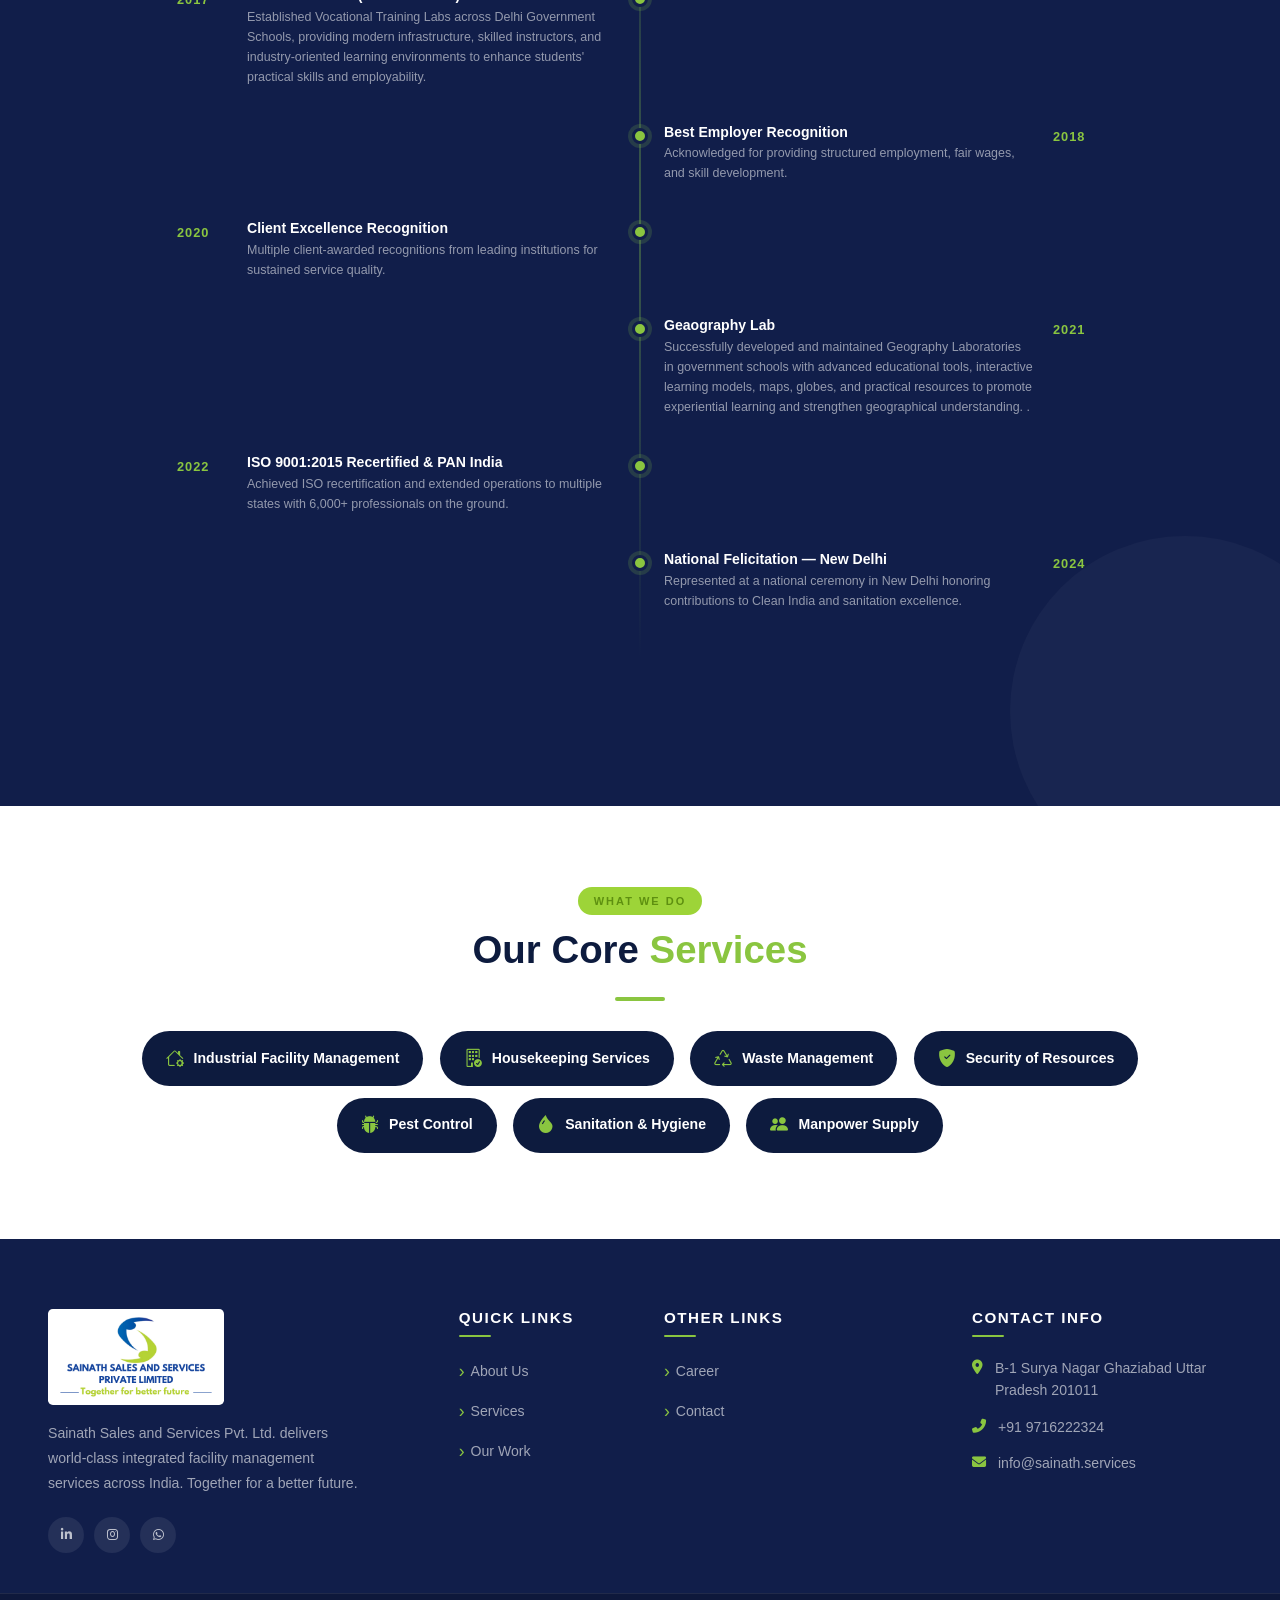
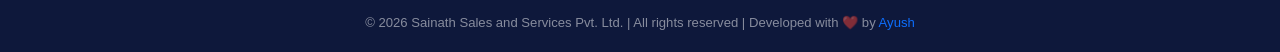
==== commit c7c21635: "add" ====
--- a/about.html
+++ b/about.html
@@ -176,7 +176,7 @@
           Our journey began in <b>2012</b> with a mission of promoting cleanliness across India. Initially, the company served the educational sector, providing professional housekeeping and cleaning services to schools. Through consistent quality and customer satisfaction, Sainath has grown from a team of just <b>5 employees</b> to over <b>6,000 trained professionals</b>, expanding its presence across <b>Delhi-NCR, Maharashtra, Rajasthan, Assam, Uttar Pradesh & more</b>.
         </p>
         <p class="fade-up delay-4 text-justify">
-          Over the years, the company has diversified into <b>Integrated Facility Management, Mechanized Housekeeping, Sanitation, and Hygiene Services, serving government institutions, commercial establishments, healthcare facilities, educational campuses, transportation hubs,</b> and other public infrastructure. Our commitment, dedication, and passion for serving our clients have helped us deliver exceptional quality while building long-lasting relationships.
+          Over the decades, the company has diversified into <b>Integrated Facility Management, Mechanized Housekeeping, Cleaning, Sweeping, Waste Collection, Sanitation, and Hygiene Services, serving government institutions, commercial establishments, healthcare facilities, educational campuses, transportation hubs,</b> and other public infrastructure. Our commitment, dedication, and passion for serving our clients have helped us deliver exceptional quality while building long-lasting relationships.
         </p>
         <div class="row g-3 mt-2 fade-up delay-4">
           <div class="col-6">
@@ -246,28 +246,28 @@
             <div class="mp-icon"><i class="bi bi-star-fill"></i></div>
             <div>
               <h6>Customer Delight</h6>
-              <p>At Sainath Sales &amp; Services, we believe in doing the things that become important for us. Our focus is on being available on-call and on-person for our clients—even while on leave. Customer satisfaction has become important for us.</p>
+              <p>We put our customers at the center of everything we do. By understanding their needs and responding quickly, we deliver reliable, high-quality services that build long-term trust and satisfaction.</p>
             </div>
           </div>
           <div class="mission-point fade-up delay-2">
             <div class="mp-icon"><i class="bi bi-graph-up-arrow"></i></div>
             <div>
-              <h6>Value-Driven Growth</h6>
-              <p>Regular on-site presence at client locations has become important for us. We believe that offering them good value for our services—providing quality and transparency—is how we grow sustainably.</p>
+              <h6>Quality with Integrity</h6>
+              <p>We deliver every service with honesty, transparency, and a commitment to quality. Through regular supervision and continuous improvement, we ensure consistent standards and dependable results for every client.</p>
             </div>
           </div>
           <div class="mission-point fade-up delay-3">
             <div class="mp-icon"><i class="bi bi-globe-asia-australia"></i></div>
             <div>
-              <h6>Sustainable Impact</h6>
-              <p>We are passionate about delivering excellent, reliable services in every particular way—by delivering great results for our clients, team, and our communities across India.</p>
+              <h6>Supporting the Swachh Bharat Mission</h6>
+              <p>Inspired by the Swachh Bharat Mission initiated by Hon'ble Prime Minister Shri Narendra Modi, we are committed to creating cleaner, healthier, and more sustainable spaces through professional housekeeping, sanitation, and responsible waste management practices.</p>
             </div>
           </div>
           <div class="mission-point fade-up delay-4">
             <div class="mp-icon"><i class="bi bi-heart-fill"></i></div>
             <div>
-              <h6>People &amp; Planet</h6>
-              <p>We passionately care for our vendor partners, team, and associates because we believe that together we build a better future and serve all stakeholders.</p>
+              <h6>People & Sustainable Growth</h6>
+              <p>Our people are the foundation of our success. We value our employees, partners, and vendors, and work together to build a safer, cleaner, and more sustainable future while delivering lasting value to our clients and communities.</p>
             </div>
           </div>
         </div>
@@ -298,8 +298,126 @@
   </div>
 </section>
 
+<section class="difference-section section-pad">
+  <div class="container text-center">
+
+    <span class="section-eyebrow fade-up visible">What Sets Us Apart</span>
+
+    <h2 class="section-heading section-title">
+      The <span>Sainath</span> Difference
+    </h2>
+
+    <div class="heading-line mx-auto"></div>
+
+    <p class="section-sub mb-5">
+      We go beyond cleaning. We deliver reliability, compliance and care in every space we manage.
+    </p>
+
+    <div class="row g-4 text-start">
+
+      <!-- 1 -->
+      <div class="col-12 col-md-6 col-lg-4">
+        <div class="feature-card">
+          <div class="icon-wrap">
+            <div class="icon-circle">
+              <i class="bi bi-bank"></i>
+            <div class="icon-badge"><i class="bi bi-shield-check"></i></div>
+            </div>
+            
+          </div>
+          <div>
+            <h3 class="feature-title">Government Project Expertise</h3>
+            <span class="feature-line"></span>
+            <p class="feature-desc">Proven experience in handling critical government &amp; public sector projects across India.</p>
+          </div>
+        </div>
+      </div>
+
+      <!-- 2 -->
+      <div class="col-12 col-md-6 col-lg-4">
+        <div class="feature-card">
+          <div class="icon-wrap">
+            <div class="icon-circle"><i class="bi bi-people"></i>
+            <div class="icon-badge"><i class="bi bi-shield-check"></i></div>
+            </div>
+            
+          </div>
+          <div>
+            <h3 class="feature-title">Trained &amp; Verified Workforce</h3>
+            <span class="feature-line"></span>
+            <p class="feature-desc">6,000+ trained, background-verified professionals committed to excellence and safety.</p>
+          </div>
+        </div>
+      </div>
+
+      <!-- 3 -->
+      <div class="col-12 col-md-6 col-lg-4">
+        <div class="feature-card">
+          <div class="icon-wrap">
+            <div class="icon-circle"><i class="bi bi-gear"></i></div>
+          </div>
+          <div>
+            <h3 class="feature-title">Technology-Driven Operations</h3>
+            <span class="feature-line"></span>
+            <p class="feature-desc">Smart tools, real-time monitoring &amp; data-driven supervision for consistent performance.</p>
+          </div>
+        </div>
+      </div>
+
+      <!-- 4 -->
+      <div class="col-12 col-md-6 col-lg-4">
+        <div class="feature-card">
+          <div class="icon-wrap">
+            <div class="icon-circle"><i class="bi bi-flower1"></i></div>
+          </div>
+          <div>
+            <h3 class="feature-title">Sustainable Practices</h3>
+            <span class="feature-line"></span>
+            <p class="feature-desc">Eco-friendly products, waste management &amp; green initiatives for a cleaner tomorrow.</p>
+          </div>
+        </div>
+      </div>
+
+      <!-- 5 -->
+      <div class="col-12 col-md-6 col-lg-4">
+        <div class="feature-card">
+          <div class="icon-wrap">
+            <div class="icon-circle"><i class="bi bi-clipboard2-check"></i>
+            <div class="icon-badge"><i class="bi bi-shield-check"></i></div>
+            </div>
+            
+          </div>
+          <div>
+            <h3 class="feature-title">Quality &amp; Compliance First</h3>
+            <span class="feature-line"></span>
+            <p class="feature-desc">ISO standards, strict SOPs and regular audits ensure highest quality and complete compliance.</p>
+          </div>
+        </div>
+      </div>
+
+      <!-- 6 -->
+      <div class="col-12 col-md-6 col-lg-4">
+        <div class="feature-card">
+          <div class="icon-wrap">
+            <div class="icon-circle">
+              <i class="bi bi-headset"></i>
+              <span class="icon-tag">24/7</span>
+            </div>
+          </div>
+          <div>
+            <h3 class="feature-title">24&times;7 Support &amp; Quick Response</h3>
+            <span class="feature-line"></span>
+            <p class="feature-desc">Round-the-clock support and quick turnaround to keep your operations running smoothly.</p>
+          </div>
+        </div>
+      </div>
+
+    </div>
+  </div>
+</section>
+
 <!-- ═══════════════════════════════ DIRECTOR'S MESSAGE ═══════════════════════════════ -->
-<section class="director-section">
+<!-- <section class="director-section">
   <div class="container">
     <div class="row justify-content-center mb-5">
       <div class="col-lg-7 text-center">
@@ -315,7 +433,7 @@
             We thrive by providing great customer services to our clients; their feedback motivates us the most. We are passionate about delivering a billion services to our clients through our integrated facility management services. At the same time, we respect and provide value to our vendor partners, team, and associates—because we believe that together we build a better future. Together we are able to grow.
           </blockquote>
           <div class="director-profile">
-            <!-- <div class="director-avatar">MH</div> -->
+            
             <div class="director_message_avatar">
               <img src="./assets/images/Manish-Mudgal.jpg" />
               </div>  
@@ -328,7 +446,7 @@
       </div>
     </div>
   </div>
-</section>
+</section> -->
 
 <!-- ═══════════════════════════════ TEAM ═══════════════════════════════ -->
 <!-- <section class="team-section">
@@ -406,11 +524,11 @@
     <div class="row g-4 mb-5">
       <div class="col-6 col-md-3 fade-up delay-1"><div class="pan-stat"><div class="n">PAN</div><div class="l">India Presence</div></div></div>
       <div class="col-6 col-md-3 fade-up delay-2"><div class="pan-stat"><div class="n">6,000+</div><div class="l">Professionals</div></div></div>
-      <div class="col-6 col-md-3 fade-up delay-3"><div class="pan-stat"><div class="n">10+</div><div class="l">Happy Clients</div></div></div>
+      <div class="col-6 col-md-3 fade-up delay-3"><div class="pan-stat"><div class="n">400+</div><div class="l">Sites Everyday</div></div></div>
       <div class="col-6 col-md-3 fade-up delay-4"><div class="pan-stat"><div class="n">14+</div><div class="l">Years</div></div></div>
     </div>
     <div class="text-center fade-up delay-2 mb-5">
-      <h5 class="mb-4" style="color:rgba(255,255,255,.8); font-size:.95rem; text-transform:uppercase; letter-spacing:2px;">Places We Belong</h5>
+      <h5 class="mb-4" style="color:rgba(255,255,255,.8); font-size:.95rem; text-transform:uppercase; letter-spacing:2px;">Places We Worked</h5>
       <div>
         <span class="state-pill"><i class="bi bi-geo-alt-fill"></i> New Delhi</span>
         <span class="state-pill"><i class="bi bi-geo-alt-fill"></i> Maharashtra</span>
@@ -504,7 +622,7 @@
               <img class="w-100 h-100" src="https://cdn.britannica.com/37/189837-050-F0AF383E/New-Delhi-India-War-Memorial-arch-Sir.jpg"/>
             </div>
             <div>
-              <h3 class="item-title">New Delhi</h3>
+              <h3 class="item-title">Delhi-NCR</h3>
             <p class="item-desc">Started operations with facility management services for Delhi Government Schools, laying the foundation for quality-driven public sector support.</p>
             </div>
           </div>  
@@ -526,45 +644,55 @@
 
       <!-- Row 3 (visual order reversed: 2024, 2022, 2020) -->
       <div class="snake-row">
+        
         <div class="snake-item">
           <div class="icon-dot" id="dot-7"><i class="bi bi-geo-alt"></i></div>
           <div class="d-flex gap-2">
-            <!-- <span class="year-badge">Ipsum</span> -->
+           
             <div class="our_journey_image_wrap">
-              <img class="w-100 h-100" src="https://greaternoidatoday.com/wp-content/uploads/2025/01/ginda-gr.jpg"/>
-            </div>
-            <div>
-              <h3 class="item-title">Greater Noida</h3>
-            <p class="item-desc">Delivered integrated facility management services for administrative offices and urban development authorities.</p>
-            </div>
-          </div>  
+              <img class="w-100 h-100" src="https://encrypted-tbn0.gstatic.com/images?q=tbn:ANd9GcQT8Tb_-9ytKetsa540tIqHSkLaiP8Mn5iLFaNTh_SynSIjlX9X0y2QC7M&s=10"/>
+            </div>
+            <div>
+              <h3 class="item-title">Himachal Pradesh</h3>
+            <p class="item-desc">Strengthened presence by supporting toll operations and government facilities with trained manpower.</p>
+            </div>
+          </div>
         </div>
         <div class="snake-item">
           <div class="icon-dot" id="dot-8"><i class="bi bi-geo-alt"></i></div>
           <div class="d-flex gap-2">
-            <!-- <span class="year-badge">Ipsum</span> -->
+            
             <div class="our_journey_image_wrap">
-              <img class="w-100 h-100" src="https://encrypted-tbn0.gstatic.com/images?q=tbn:ANd9GcQT8Tb_-9ytKetsa540tIqHSkLaiP8Mn5iLFaNTh_SynSIjlX9X0y2QC7M&s=10"/>
-            </div>
-            <div>
-              <h3 class="item-title">Himachal Pradesh</h3>
-            <p class="item-desc">Strengthened presence by supporting toll operations and government facilities with trained manpower.</p>
-            </div>
-          </div>
-        </div>
+              <img class="w-100 h-100" src="https://encrypted-tbn0.gstatic.com/images?q=tbn:ANd9GcSrDkvXA-a5qnj3h43hSvg-ND8ghJooVxnSkQbYj2uuqYFZKPL1SPJxxao&s=10"/>
+            </div>
+            <div>
+              <h3 class="item-title">Andhara Pradesh</h3>
+            <p class="item-desc">Successfully expanded into South India, providing integrated facility management solutions for public sector projects.</p>
+            </div>
+          </div>  
+        </div>
+
         <div class="snake-item">
           <div class="icon-dot" id="dot-9"><i class="bi bi-geo-alt"></i></div>
           <div class="d-flex gap-2">
-            <!-- <span class="year-badge">Ipsum</span> -->
-            <div class="our_journey_image_wrap">
-              <img class="w-100 h-100" src="https://encrypted-tbn0.gstatic.com/images?q=tbn:ANd9GcSrDkvXA-a5qnj3h43hSvg-ND8ghJooVxnSkQbYj2uuqYFZKPL1SPJxxao&s=10"/>
-            </div>
-            <div>
-              <h3 class="item-title">Andhara Pradesh</h3>
-            <p class="item-desc">Successfully expanded into South India, providing integrated facility management solutions for public sector projects.</p>
-            </div>
+           
+            <!-- <div class="our_journey_image_wrap">
+              <img class="w-100 h-100" src="https://greaternoidatoday.com/wp-content/uploads/2025/01/ginda-gr.jpg"/>
+            </div> -->
+            <div>
+              <!-- <h3 class="item-title"><i style="color: #fff; font-weight: normal;">The Journey Continues </i></h3> -->
+            <!-- <p class="item-desc">Delivered integrated facility management services for administrative offices and urban development authorities.</p> -->
+          <div class="snake-item">
+          <div class="tail-dots" id="tailDotsDesktop">
+            <i style="color: #fff; font-weight: normal;">The Journey Continues </i>
+            <span></span><span></span><span></span></div>
+        </div>  
+          </div>
           </div>  
         </div>
+
+        
+
       </div>
 
       <!-- Row 4 (visual order reversed: 2024, 2022, 2020) -->
@@ -590,7 +718,7 @@
       </div> -->
 
       <!-- open-ended trail, aligned under the 2024 node to signal "more to come" -->
-      <div class="snake-row tail-row">
+      <!-- <div class="snake-row tail-row">
         <div class="snake-item">
           <div class="tail-dots" id="tailDotsDesktop">
             <i style="color: #fff; font-weight: normal;">The Journey Continues </i>
@@ -598,7 +726,7 @@
         </div>
         <div></div>
         <div></div>
-      </div>
+      </div> -->
     </div>
 
     <!-- ---------- MOBILE: vertical stacked timeline ---------- -->
@@ -1160,9 +1288,9 @@
           </div>
           <div>
             <span class="award-featured-tag">★ Official Recognition</span>
-            <h4>Recognized by the Government of India</h4>
-            <p>Sainath Sales & Services received an official Certificate of Recognition from the Government of India for its valuable contribution to the Swachh Bharat (Clean India) Mission.</p>
-            <p>This recognition reflects our continued commitment to maintaining high standards of cleanliness, sanitation, and public service across multiple states.</p>
+            <h4>Honoured at ESIC's 75th Foundation Day Celebration</h4>
+            <p>Sainath Sales & Services was felicitated at the 75th Foundation Day celebration of the Employees' State Insurance Corporation (ESIC), Ministry of Labour & Employment, Government of India, in recognition of its contribution towards employee welfare and social security.</p>
+            <p>This honour reflects our commitment to compliance, workforce well-being, and excellence in facility management services.</p>
           </div>
         </div>
       </div>
@@ -1212,8 +1340,8 @@
         <div class="award-grid-card">
           <div class="agc-icon"><i class="bi bi-people-fill"></i></div>
           <h6>Best Employer Recognition</h6>
-          <p>Acknowledged for providing structured employment, fair wages, and skill development to over 6,000 professionals from underprivileged communities.</p>
-          <span class="agc-year">2023</span>
+          <p>Recognized by the Employees' State Insurance Corporation (ESIC), Ministry of Labour & Employment, Government of India, for promoting employee welfare, statutory compliance, and responsible employer practices.</p>
+          <span class="agc-year">2025</span>
         </div>
       
       </div>
@@ -1228,9 +1356,9 @@
       <div class="col-sm-6 col-lg-4 fade-up delay-3">
         <div class="award-grid-card">
           <div class="agc-icon"><i class="bi bi-star-fill"></i></div>
-          <h6>Client Excellence Recognition</h6>
-          <p>Multiple client-awarded recognitions from leading institutions for sustained service quality, reliability, and customer delight across sectors.</p>
-          <span class="agc-year">Annual Recognition</span>
+          <h6>Land Allotment under YEIDA</h6>
+          <p>Industrial land allotted by the Yamuna Expressway Industrial Development Authority (YEIDA), Government of Uttar Pradesh, supporting our long-term infrastructure expansion and operational growth.</p>
+          <span class="agc-year">Government Initiative</span>
         </div>
       </div>
       <!-- <div class="col-sm-6 col-lg-4 fade-up delay-1">
--- a/assets/css/about.css
+++ b/assets/css/about.css
@@ -701,4 +701,110 @@
 .our_journey_image_wrap img{
   border-radius: 100%;
   object-fit: cover;
+}
+
+/* =========================================================
+   SECTION-SPECIFIC STYLES — "The Sainath Difference"
+   ========================================================= */
+.difference-section{ background: var(--off-white); }
+
+.feature-card{
+  background: var(--white);
+  border-radius: var(--radius);
+  padding: 2.1rem 1.9rem;
+  height: 100%;
+  box-shadow: var(--shadow);
+  display: flex;
+  gap: 1.25rem;
+  transition: var(--transition);
+}
+
+.feature-card:hover{
+  transform: translateY(-8px);
+  box-shadow: var(--shadow-lg);
+}
+
+.icon-wrap{ position: relative; flex-shrink: 0; }
+
+.icon-circle{
+  width: 84px;
+  height: 84px;
+  border-radius: 50%;
+  background: var(--navy);
+  display:flex;
+  align-items:center;
+  justify-content:center;
+  color: var(--white);
+  font-size: 2.1rem;
+  position: relative;
+  transition: var(--transition);
+}
+
+.feature-card:hover .icon-circle{
+  transform: scale(1.08) rotate(-4deg);
+  background: var(--navy-light);
+}
+
+.icon-badge{
+  position:absolute;
+  bottom: -4px;
+  right: -4px;
+  width: 30px;
+  height: 30px;
+  border-radius: 50%;
+  background: var(--green);
+  color: var(--white);
+  display:flex;
+  align-items:center;
+  justify-content:center;
+  font-size: .85rem;
+  border: 3px solid var(--white);
+  transition: var(--transition);
+}
+
+.feature-card:hover .icon-badge{ transform: scale(1.15); background: var(--green-dark); }
+
+.icon-tag{
+  position:absolute;
+  bottom: 12px;
+  left: 0; right: 0;
+  text-align:center;
+  color: var(--green-light);
+  font-family: var(--font-body);
+  font-weight:800;
+  font-size: .68rem;
+  letter-spacing: .02em;
+}
+
+.feature-title{
+  /* font-family: var(--font-display); */
+  font-weight: 600;
+  font-size: 1.15rem;
+  color: var(--navy);
+  margin-bottom: 0.6rem;
+}
+
+.feature-line{
+  display:block;
+  width: 34px;
+  height: 3px;
+  background: var(--green);
+  border-radius: 3px;
+  margin-bottom: 0.85rem;
+  transition: var(--transition);
+}
+
+.feature-card:hover .feature-line{ width: 54px; background: var(--green-dark); }
+
+.feature-desc{
+  color: var(--gray-500);
+  font-size: 0.92rem;
+  line-height: 1.65;
+  margin: 0;
+}
+
+@media (max-width: 767.98px){
+  .section-pad{ padding: 56px 0; }
+  .feature-card{ padding: 1.7rem 1.4rem; }
+  .icon-circle{ width: 68px; height: 68px; font-size: 1.7rem; }
 }
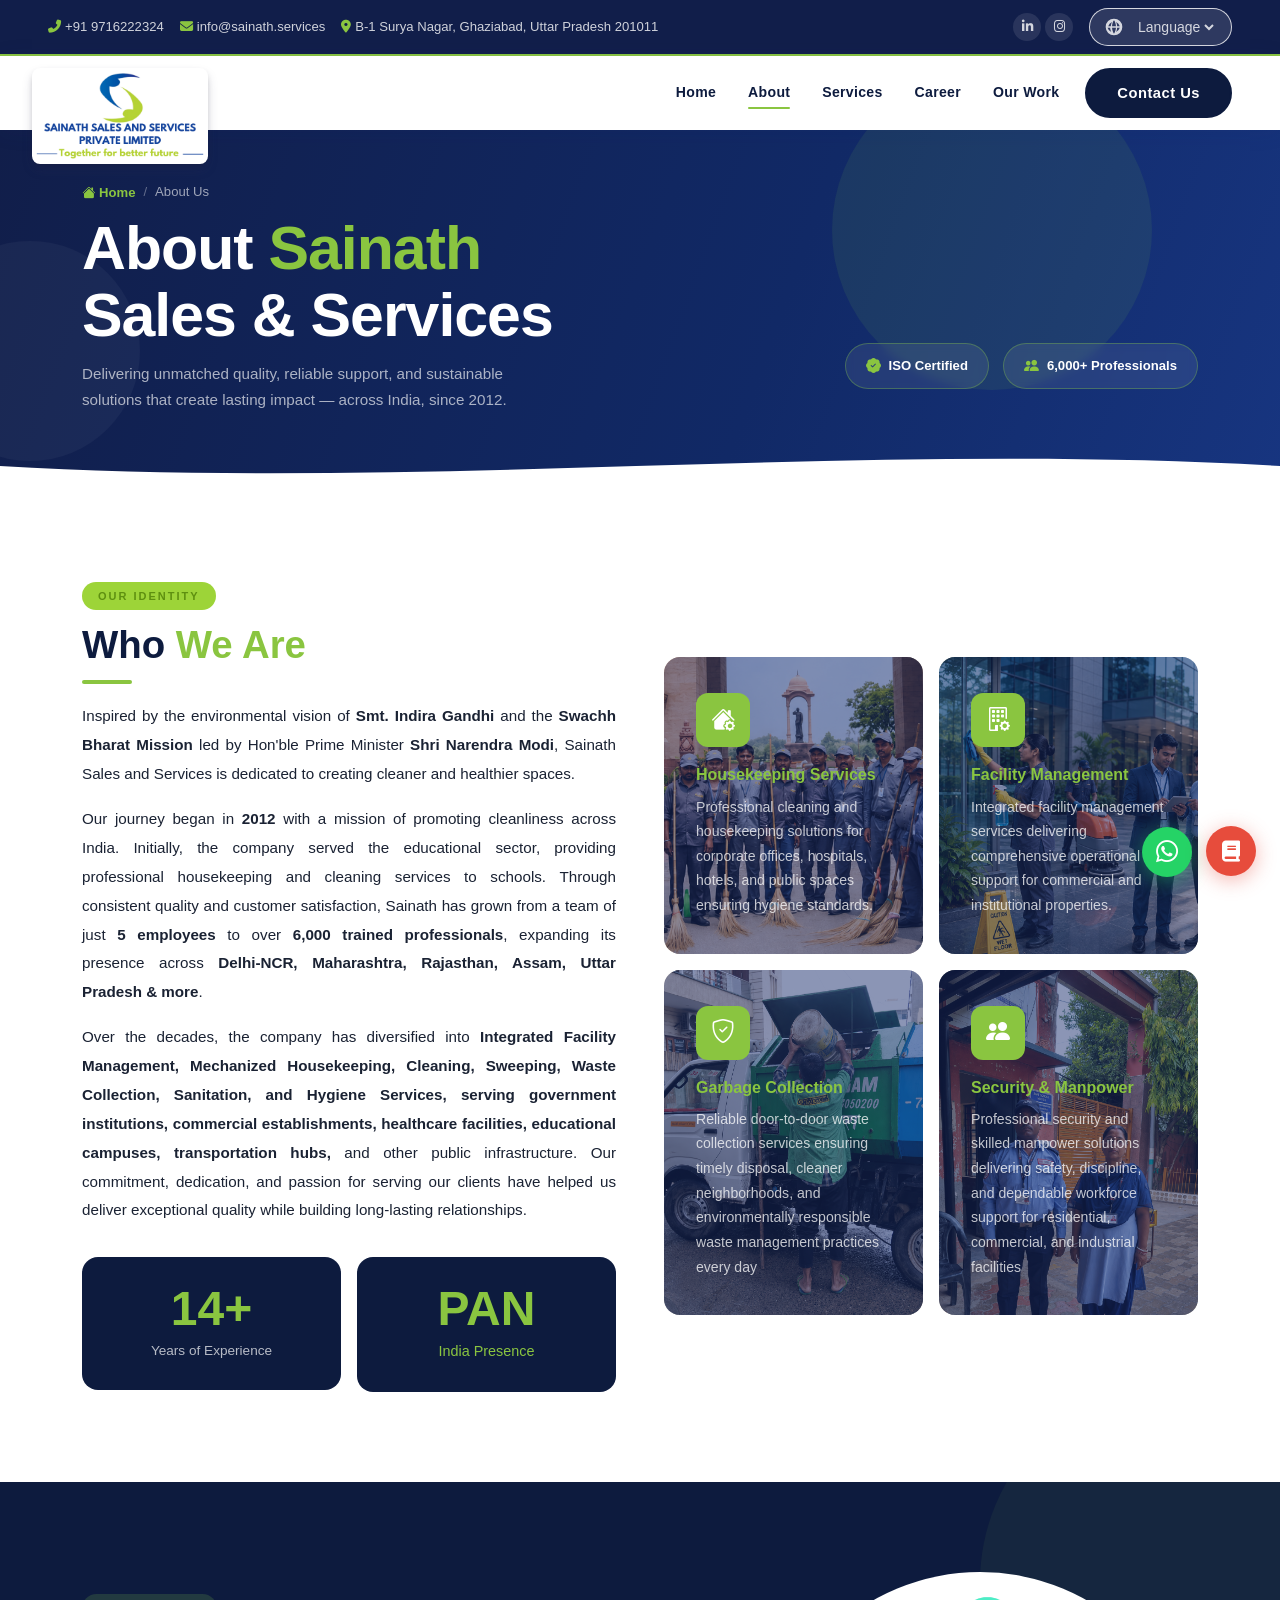
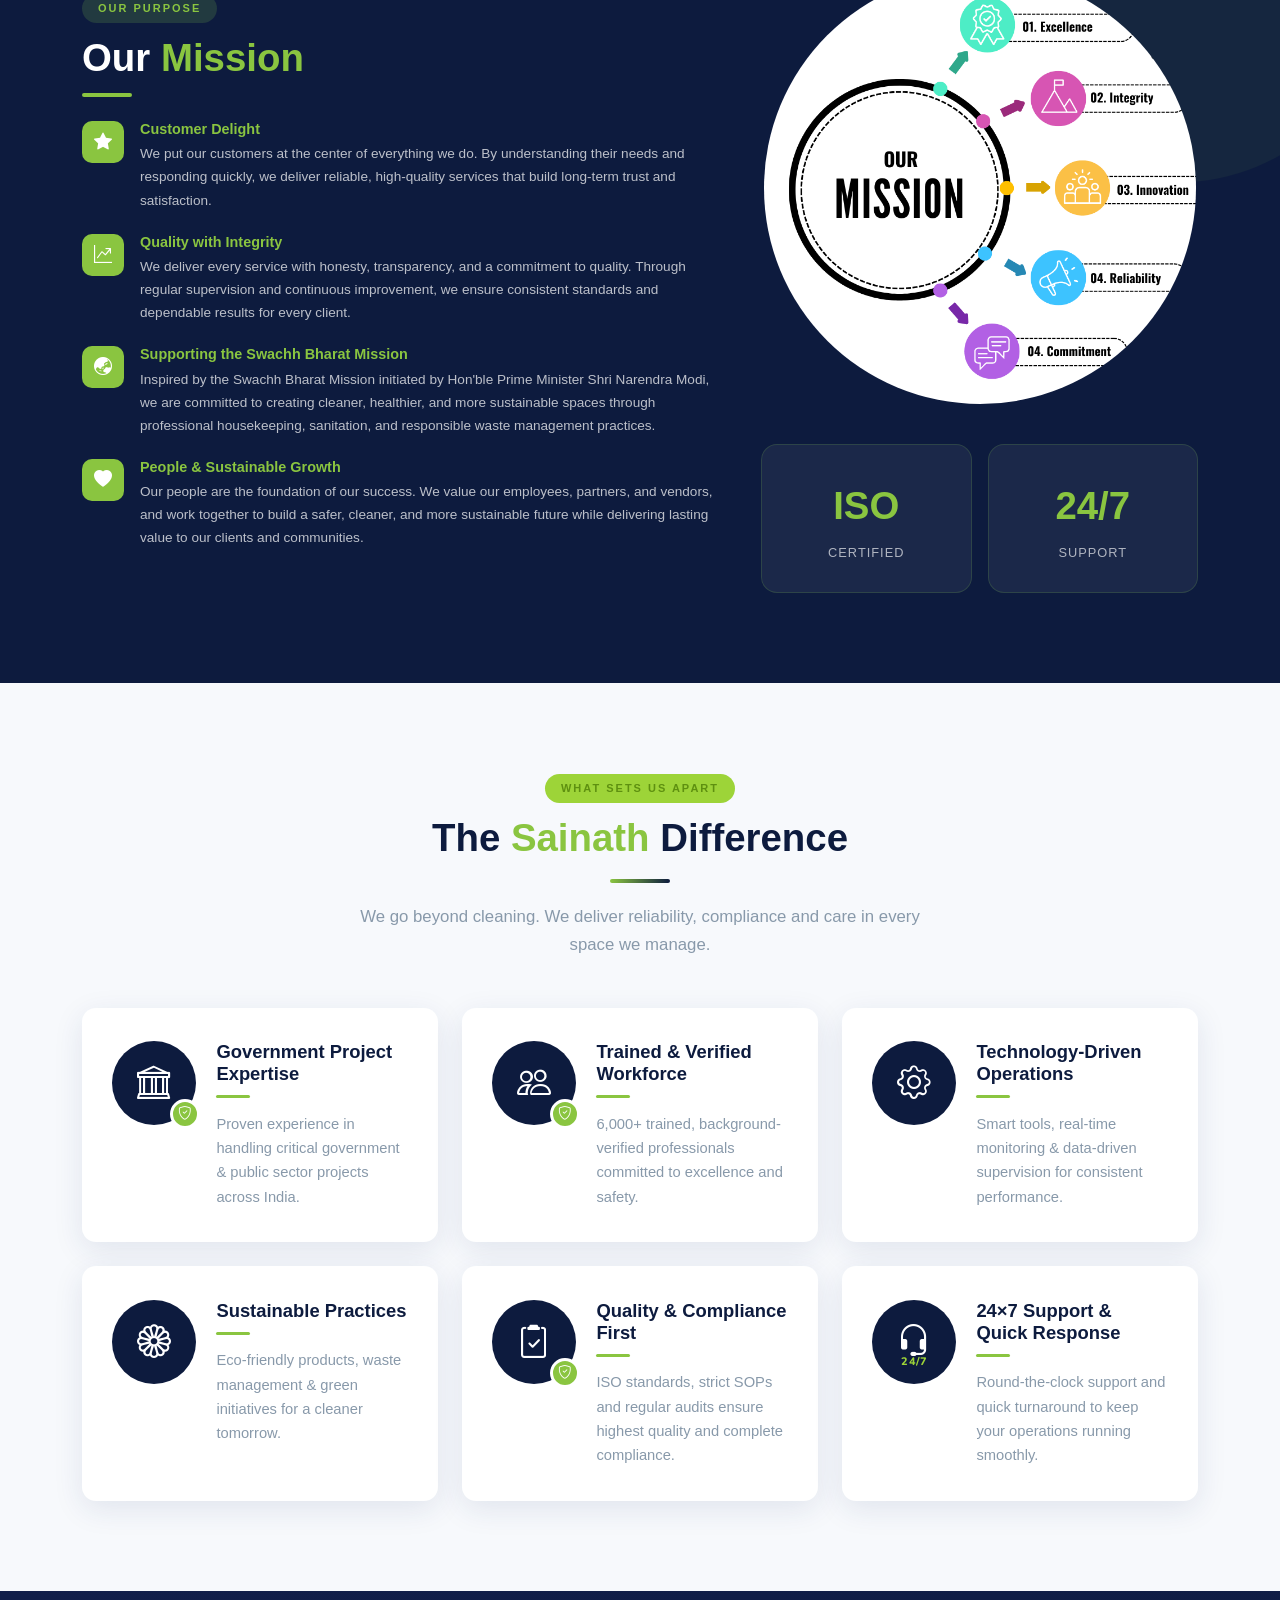
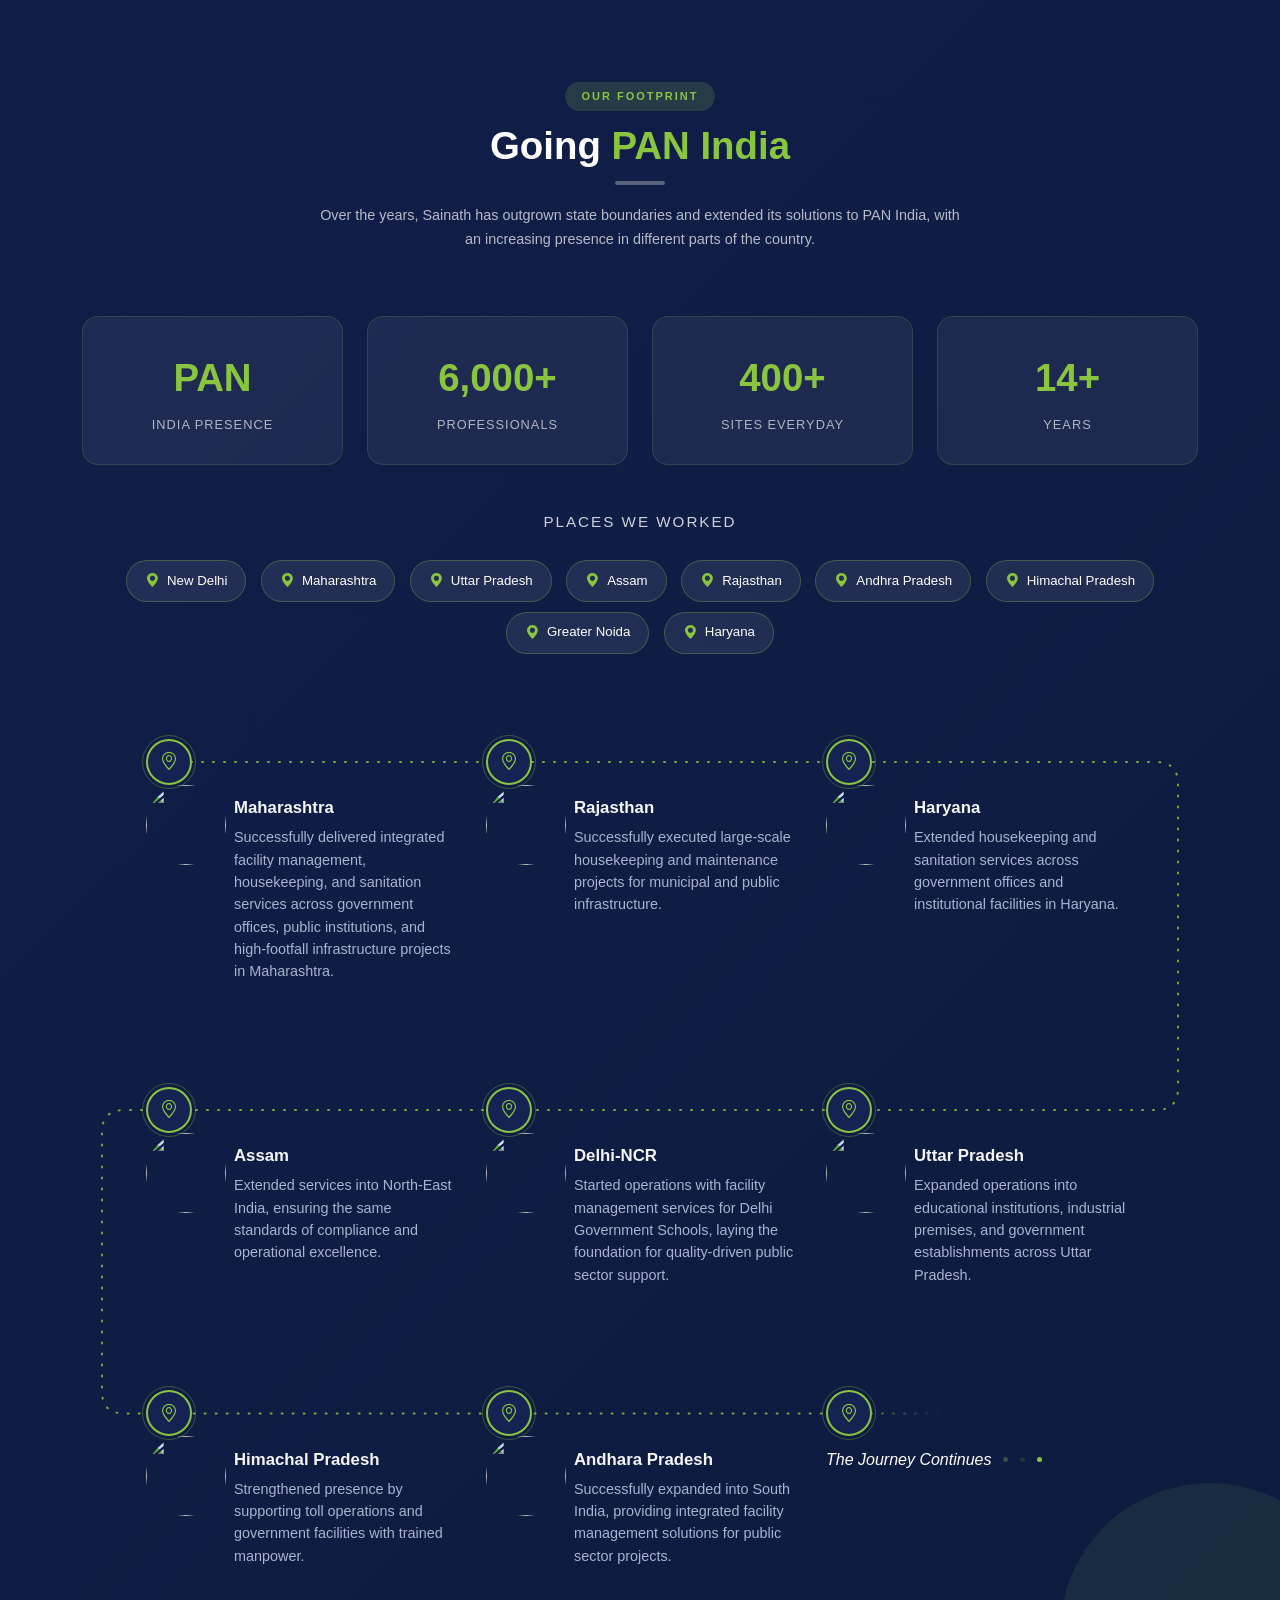
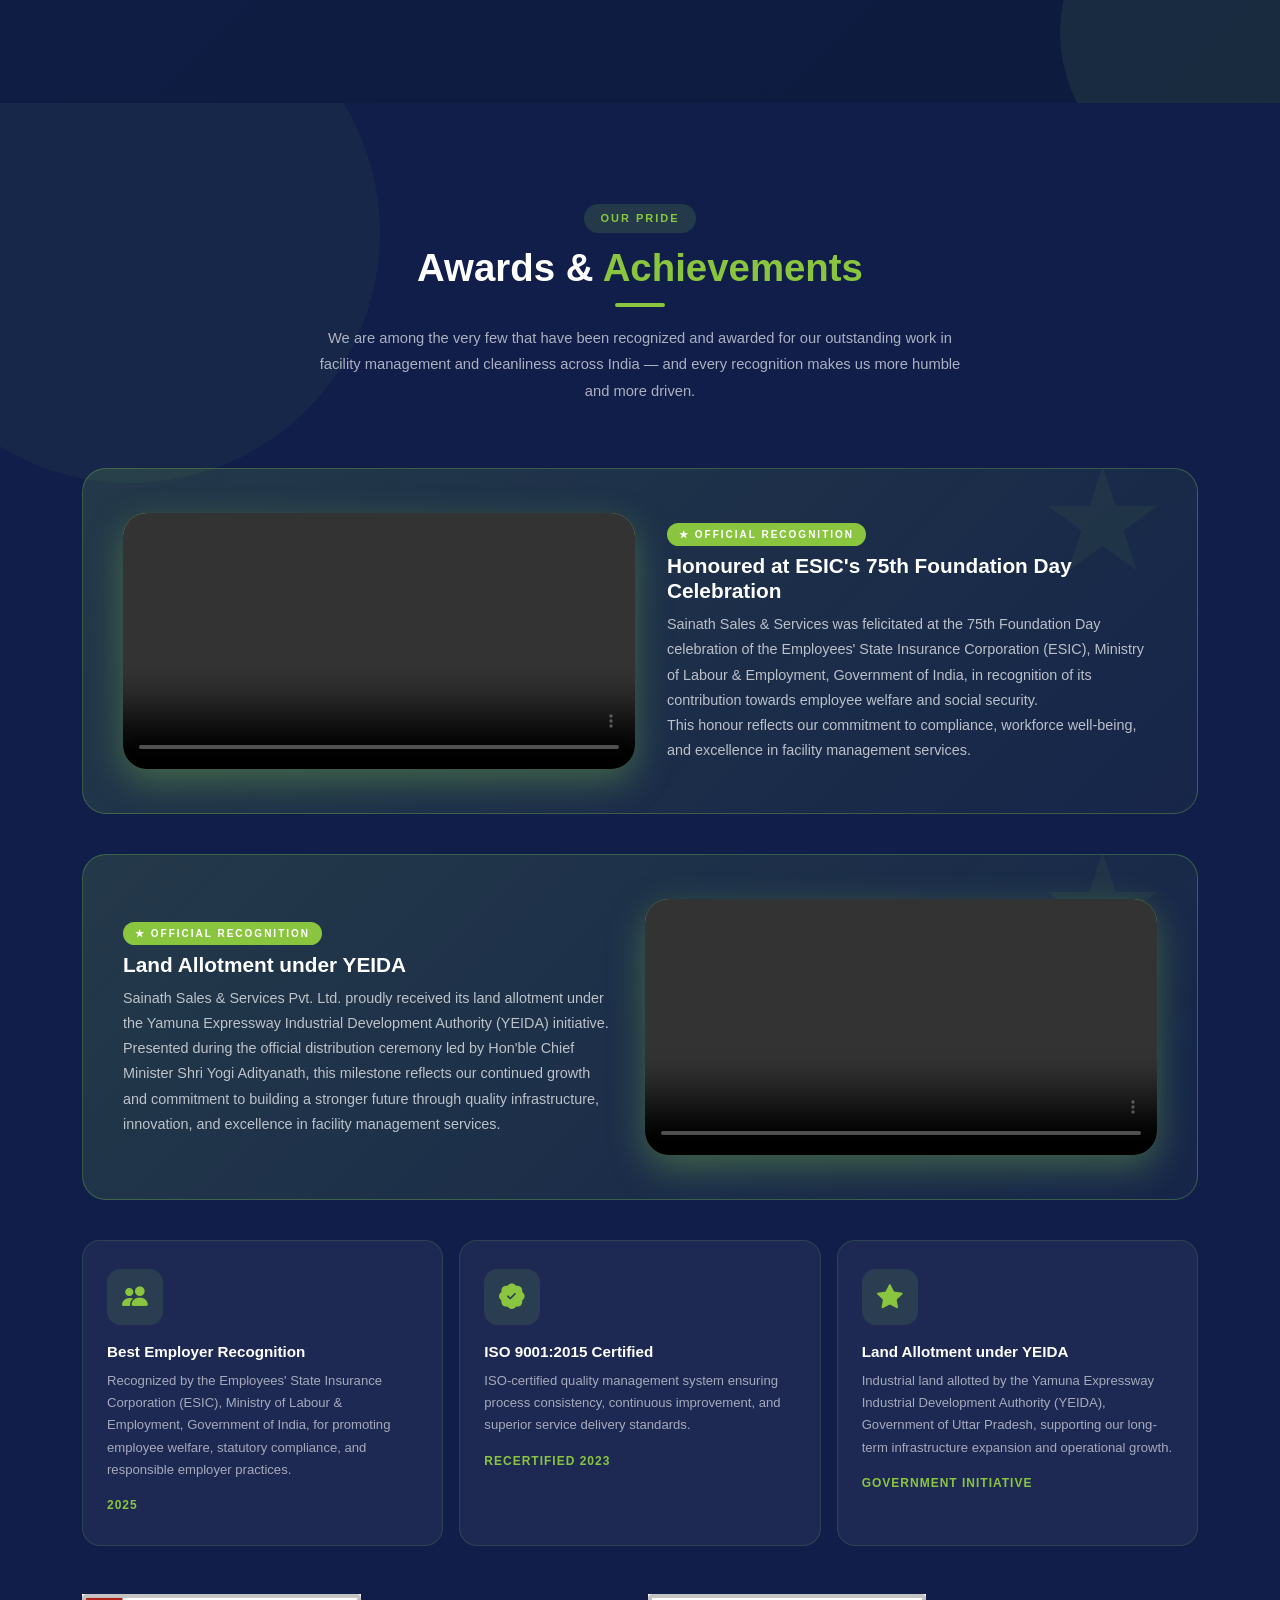
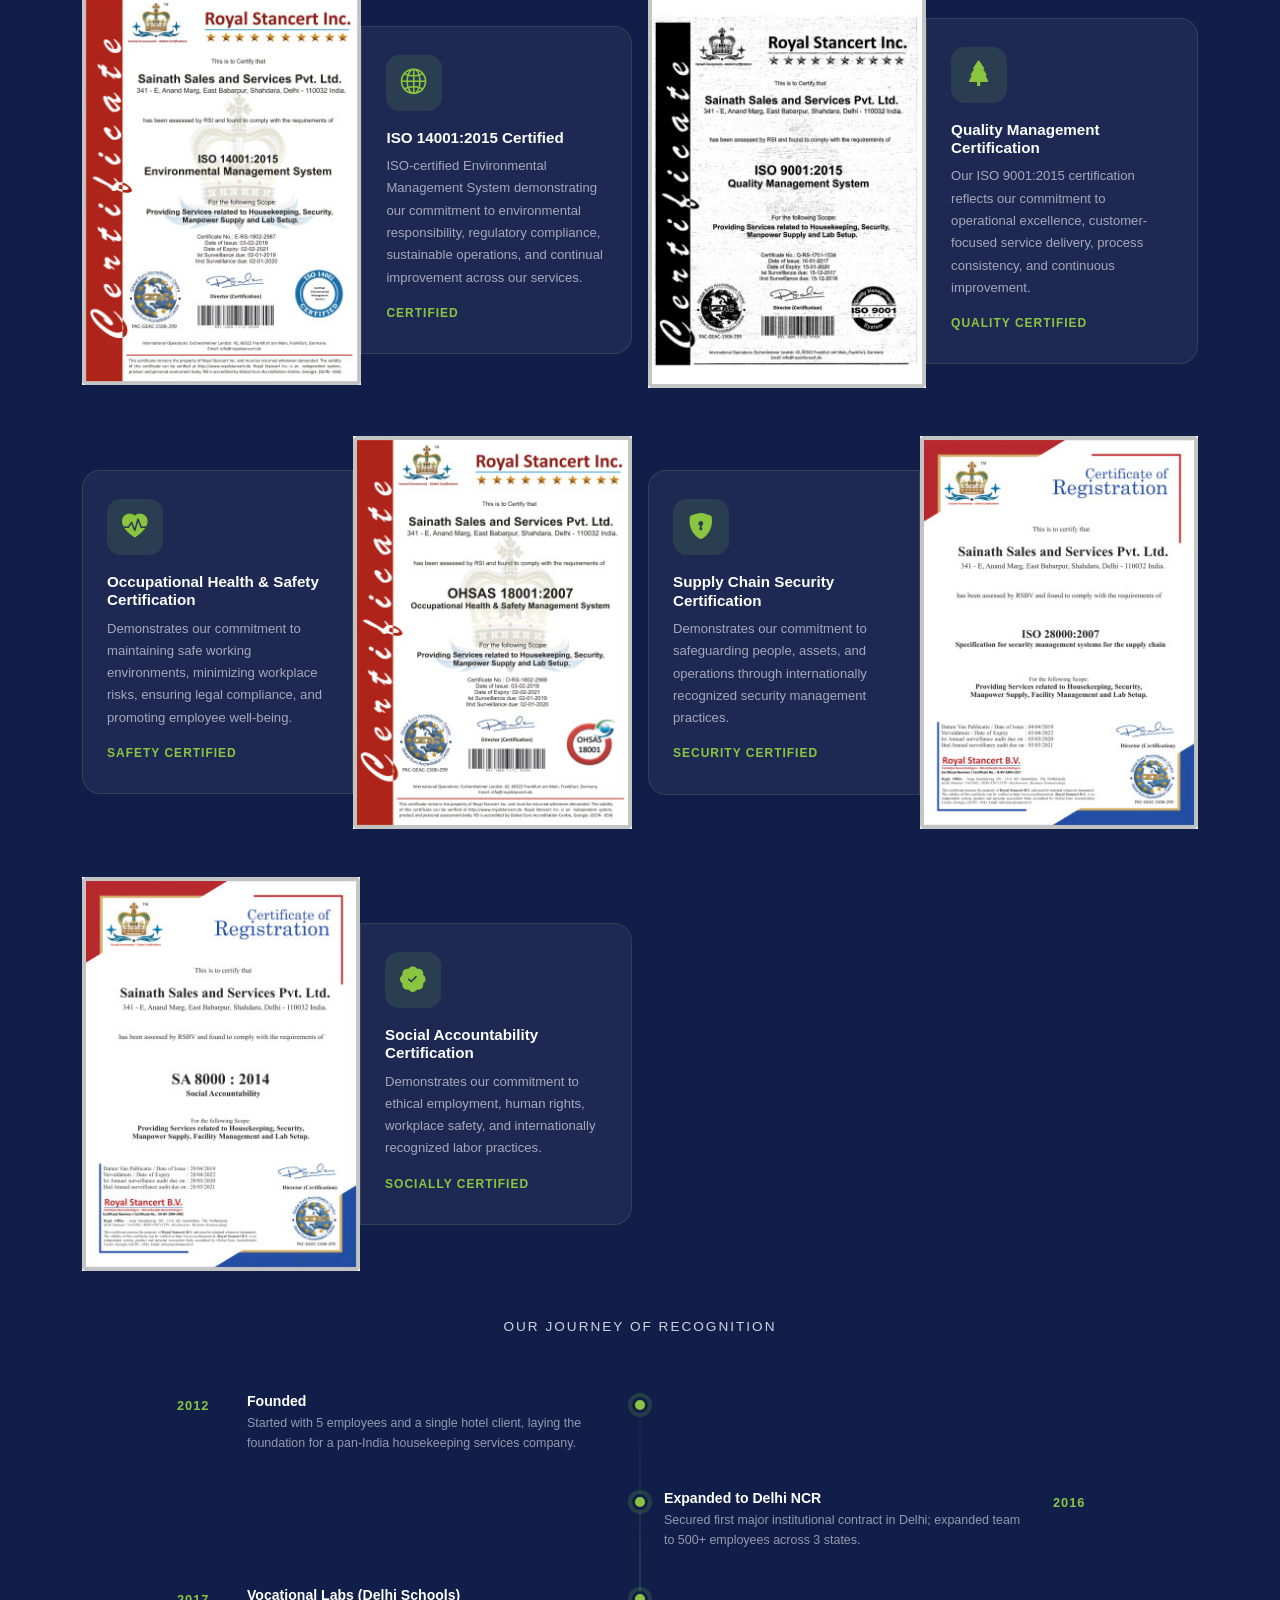
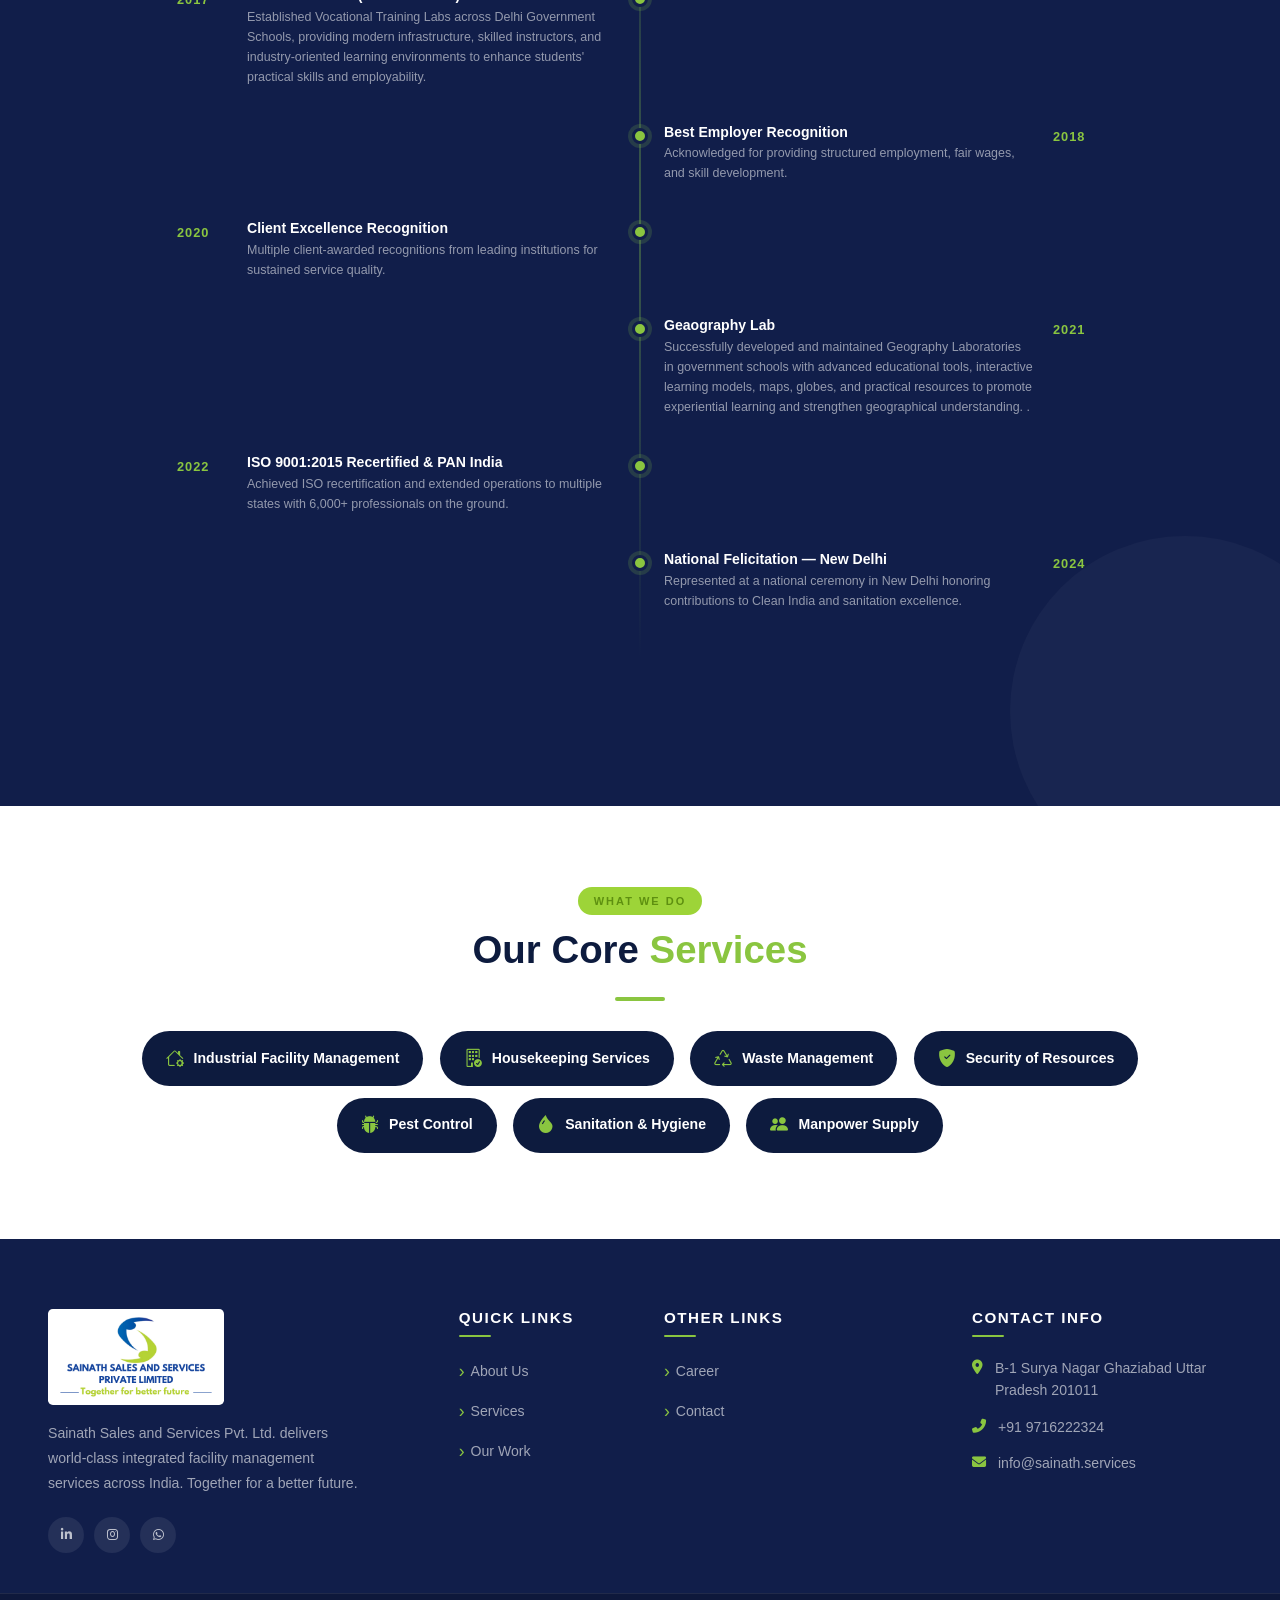
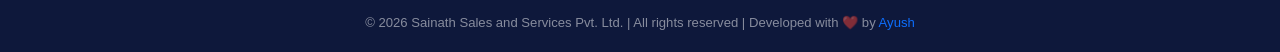
==== commit 38d90d6b: "add" ====
--- a/about.html
+++ b/about.html
@@ -1279,7 +1279,7 @@
           <div class="award-featured-icon">
             <!-- <i class="bi bi-trophy-fill"></i> -->
             <!-- <div> -->
-              <video width="100%" height="100%" controls loop autoplay style="border-radius: 24px;">
+              <video width="100%" height="100%" controls loop style="border-radius: 24px;">
                 <source src="./assets/sainath.mp4" type="video/mp4">
                 <!-- <source src="movie.ogg" type="video/ogg"> -->
               Your browser does not support the video tag.
@@ -1315,7 +1315,7 @@
           <div class="award-featured-icon">
             <!-- <i class="bi bi-trophy-fill"></i> -->
             <!-- <div> -->
-              <video width="100%" height="100%" controls loop autoplay style="border-radius: 24px;">
+              <video width="100%" height="100%" controls loop style="border-radius: 24px;">
                 <source src="./assets/video1.mp4" type="video/mp4">
                 <!-- <source src="movie.ogg" type="video/ogg"> -->
               Your browser does not support the video tag.
--- a/assets/css/about.css
+++ b/assets/css/about.css
@@ -617,24 +617,26 @@
 }
 
 .housekeeping{
-    background: url("../images/Housekeeping Excellence.jpg");
+    background: url("../images/indiagate.png");
     background-size: cover;
     background-repeat: no-repeat;
+    background-position: top;
 }
 .Facility{
-    background: url("../images/Integrated Facility Management.jpg");
+    background: url("../images/integrated_facility_mgmt.png");
 background-size: cover;
     background-repeat: no-repeat;
 }
 
 .Sanitation{
-    background: url("../images/garbage_collection.png");
+    background: url("../images/door to dor.png");
 background-size: cover;
     background-repeat: no-repeat;
+    background-position: center;
 }
 
 .Manpower{
-    background: url("../images/Security.jpg");
+    background: url("../images/security.png");
     background-position: top;
 background-size: cover;
     background-repeat: no-repeat;
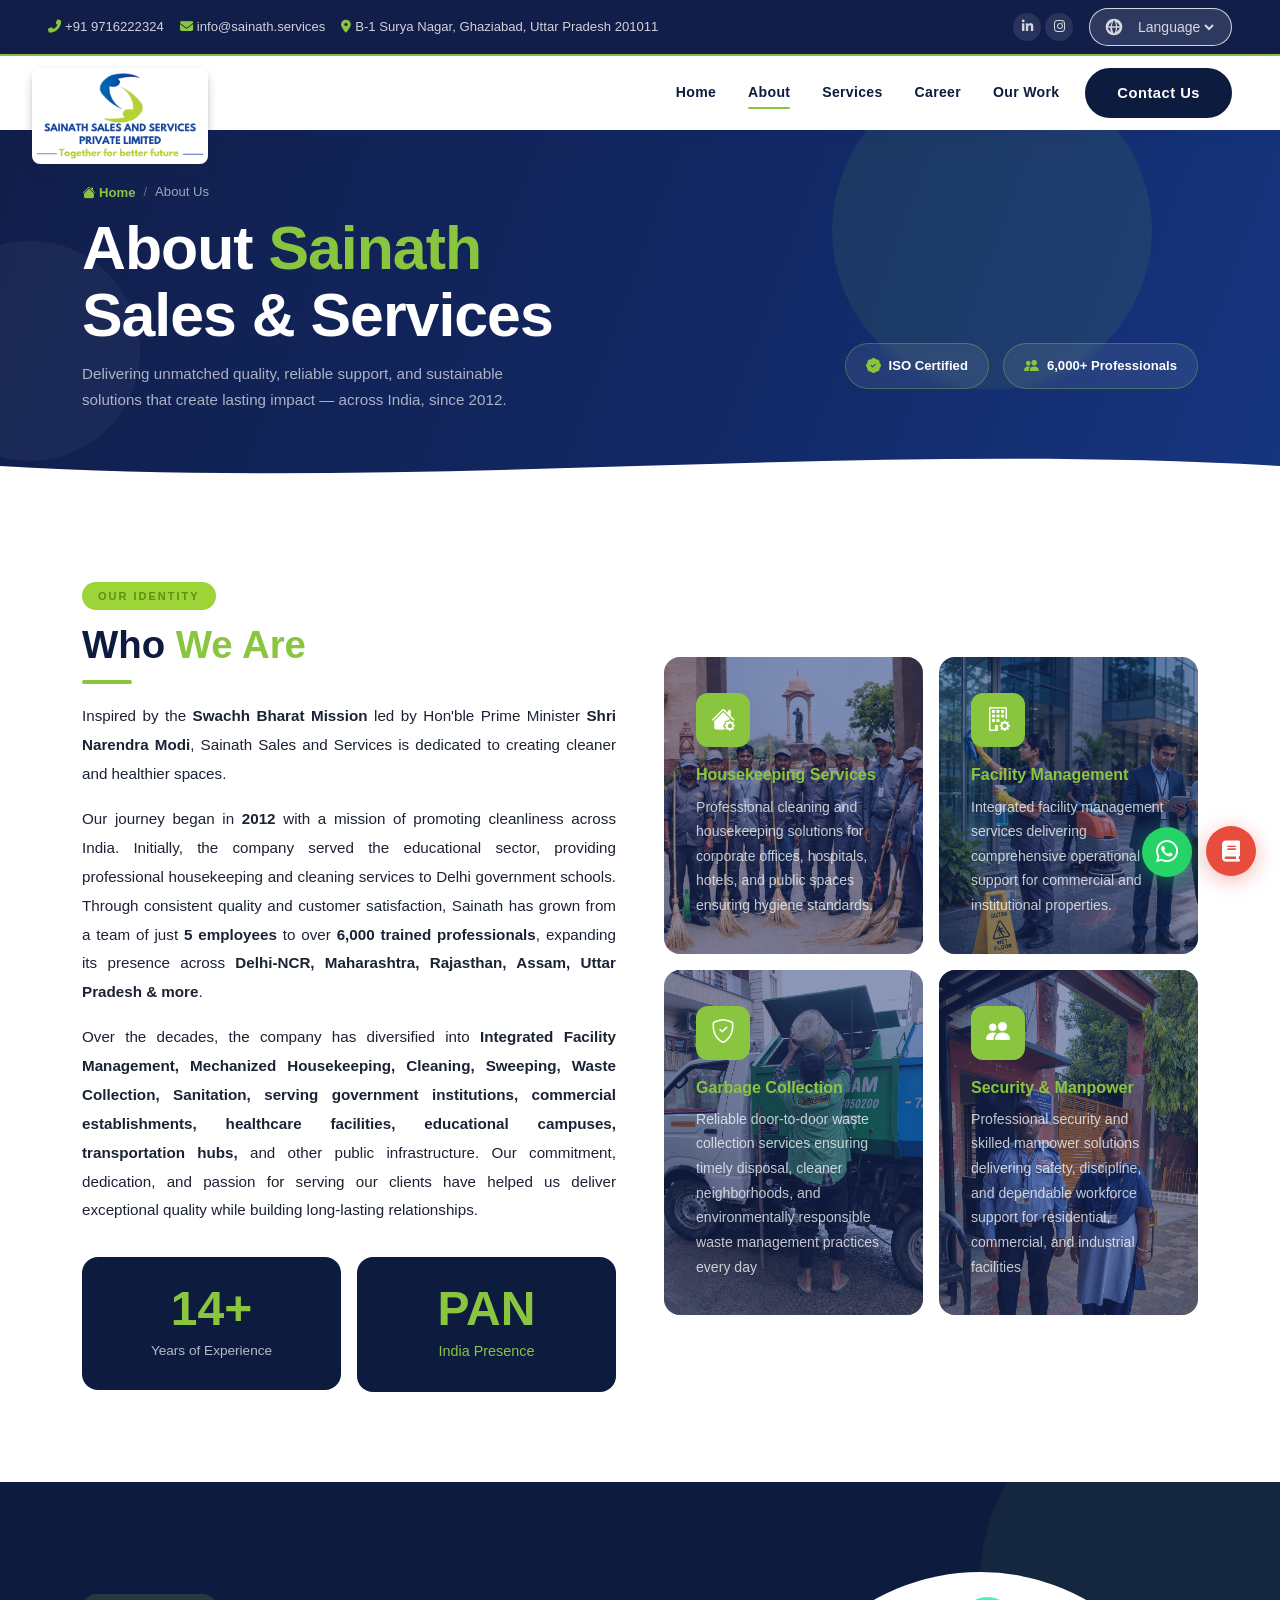
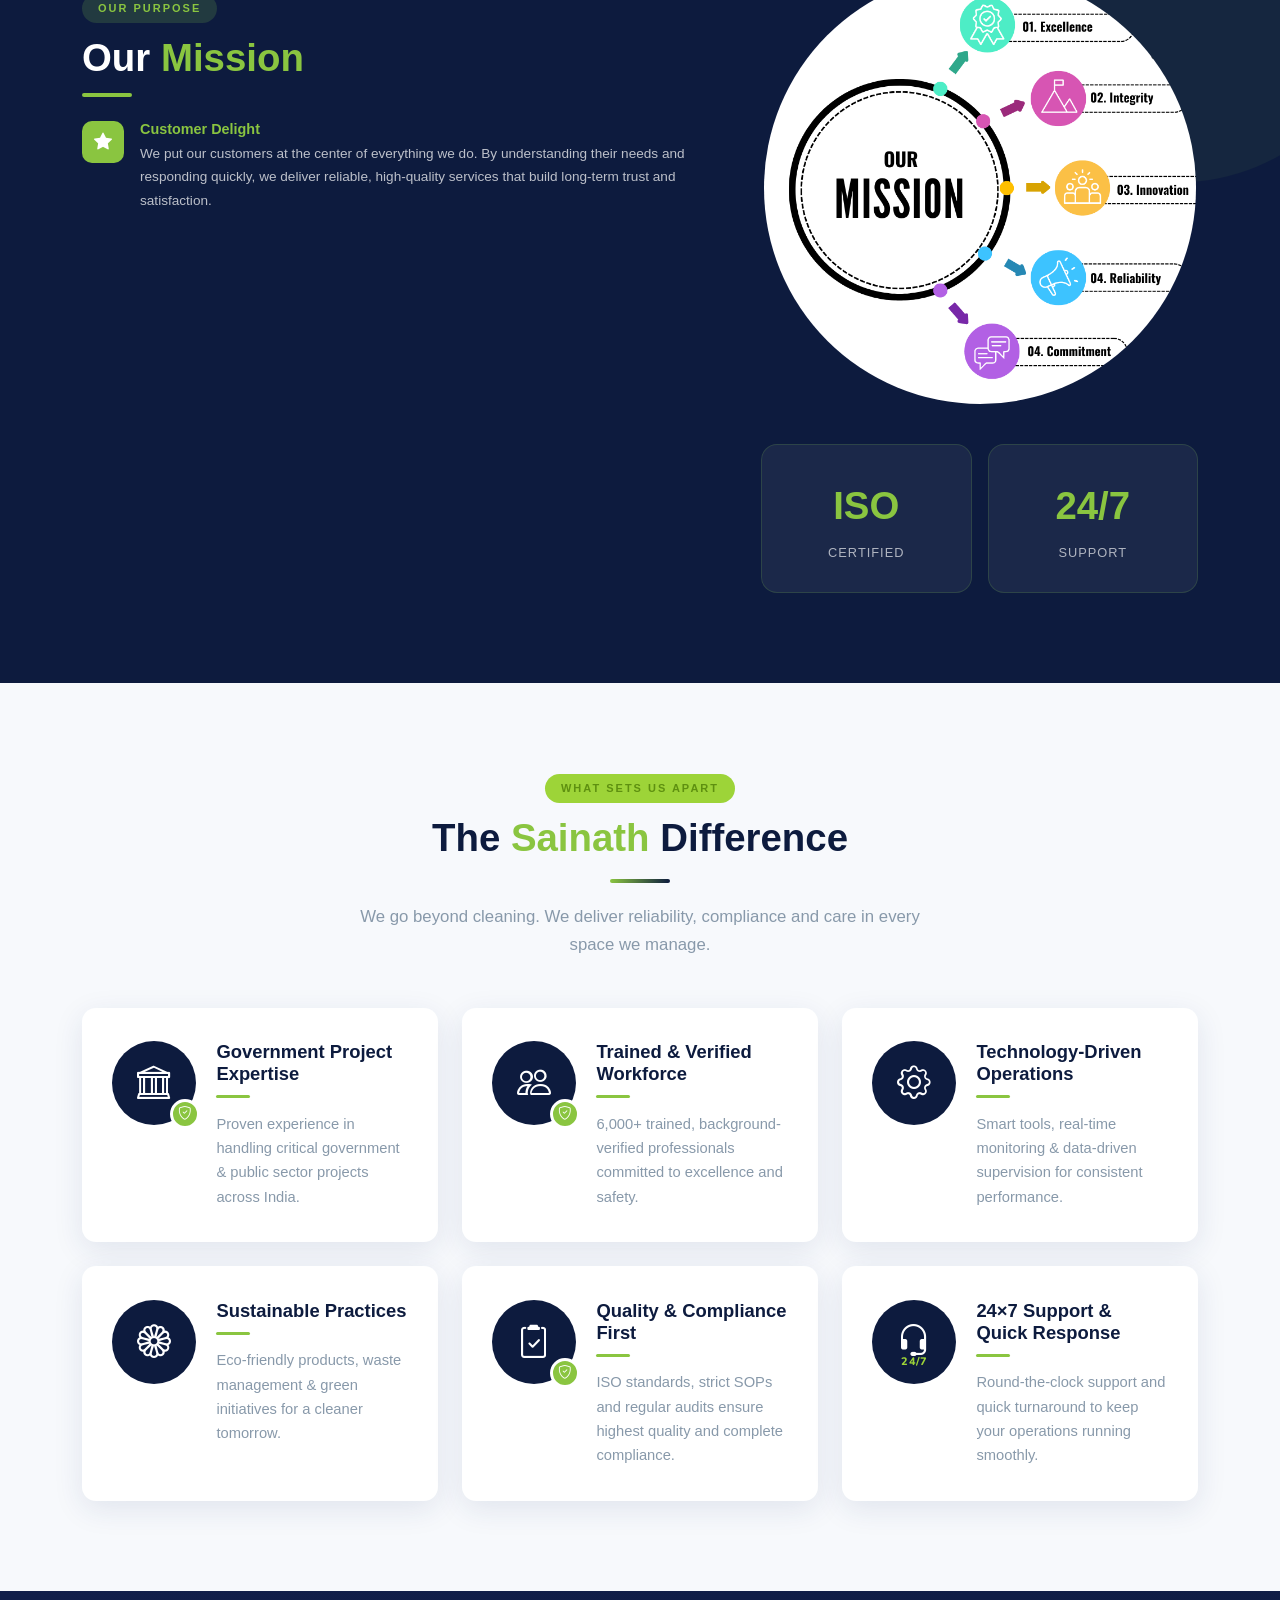
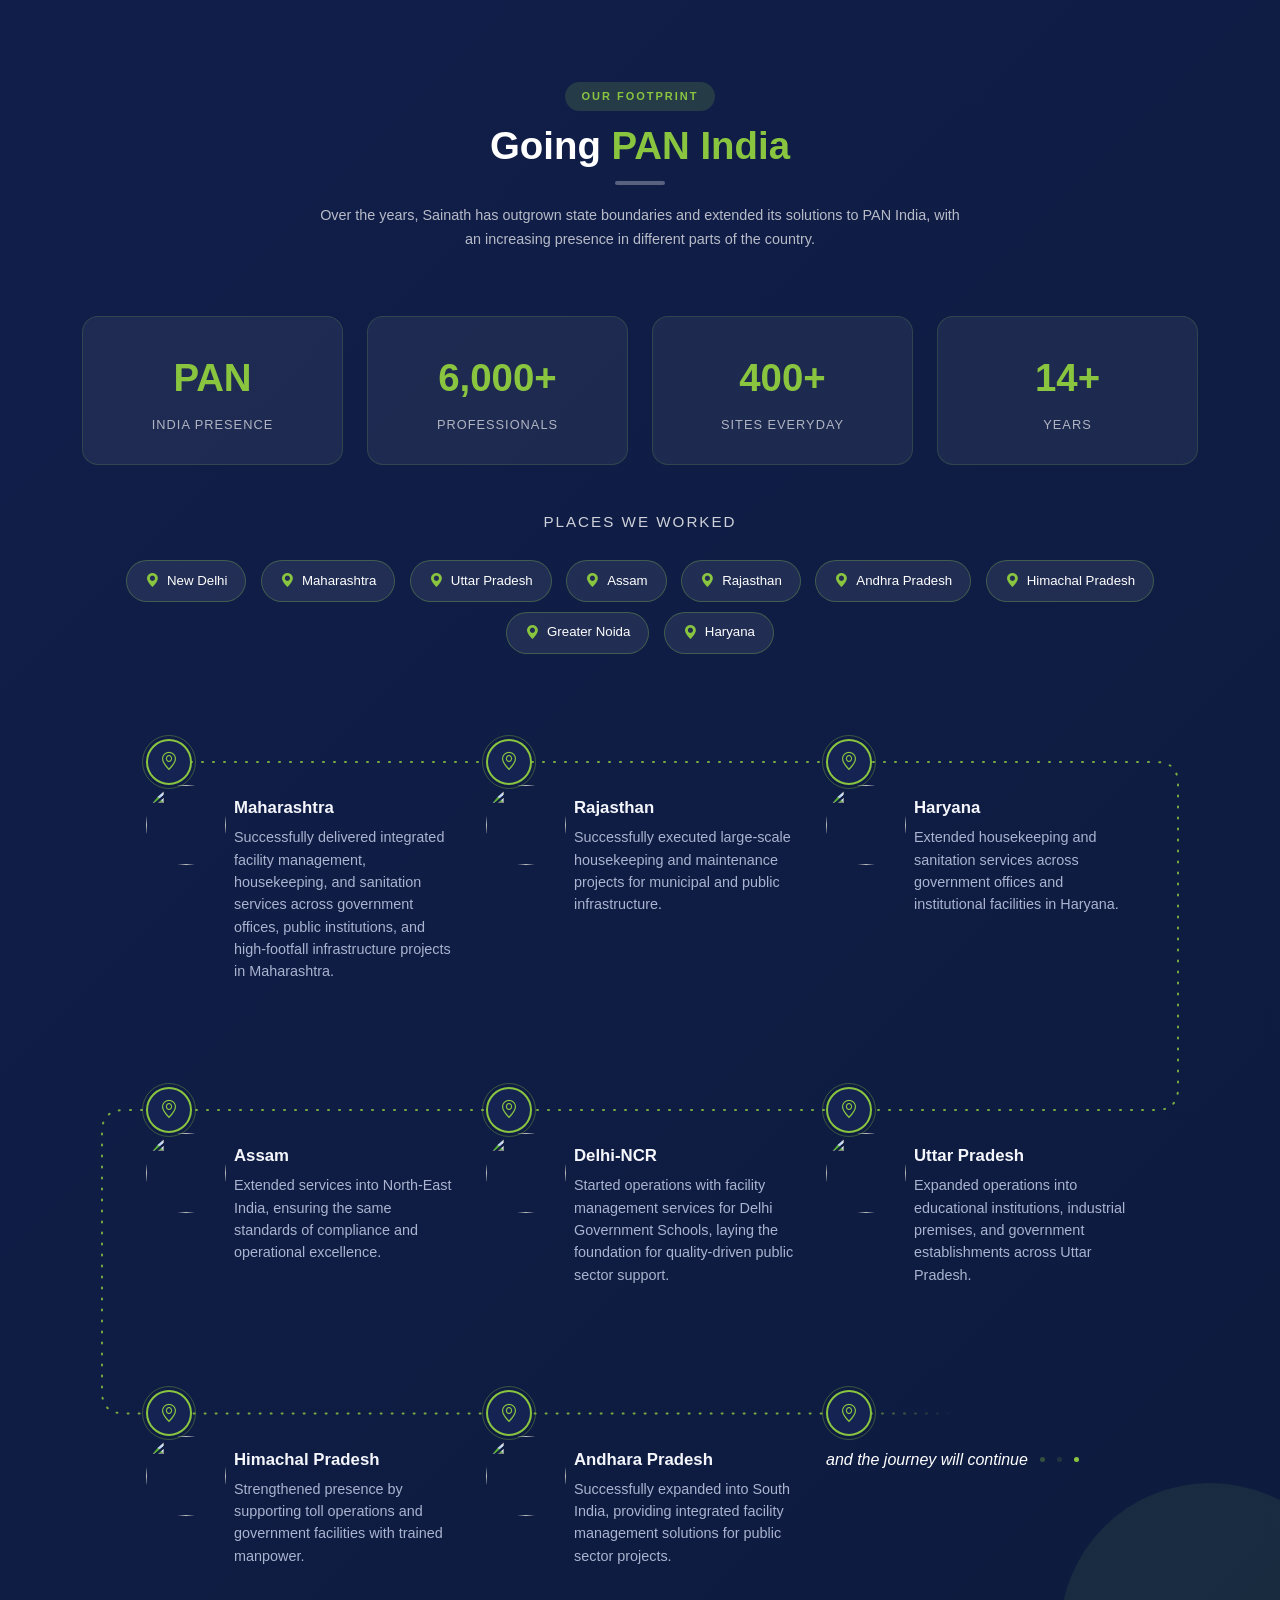
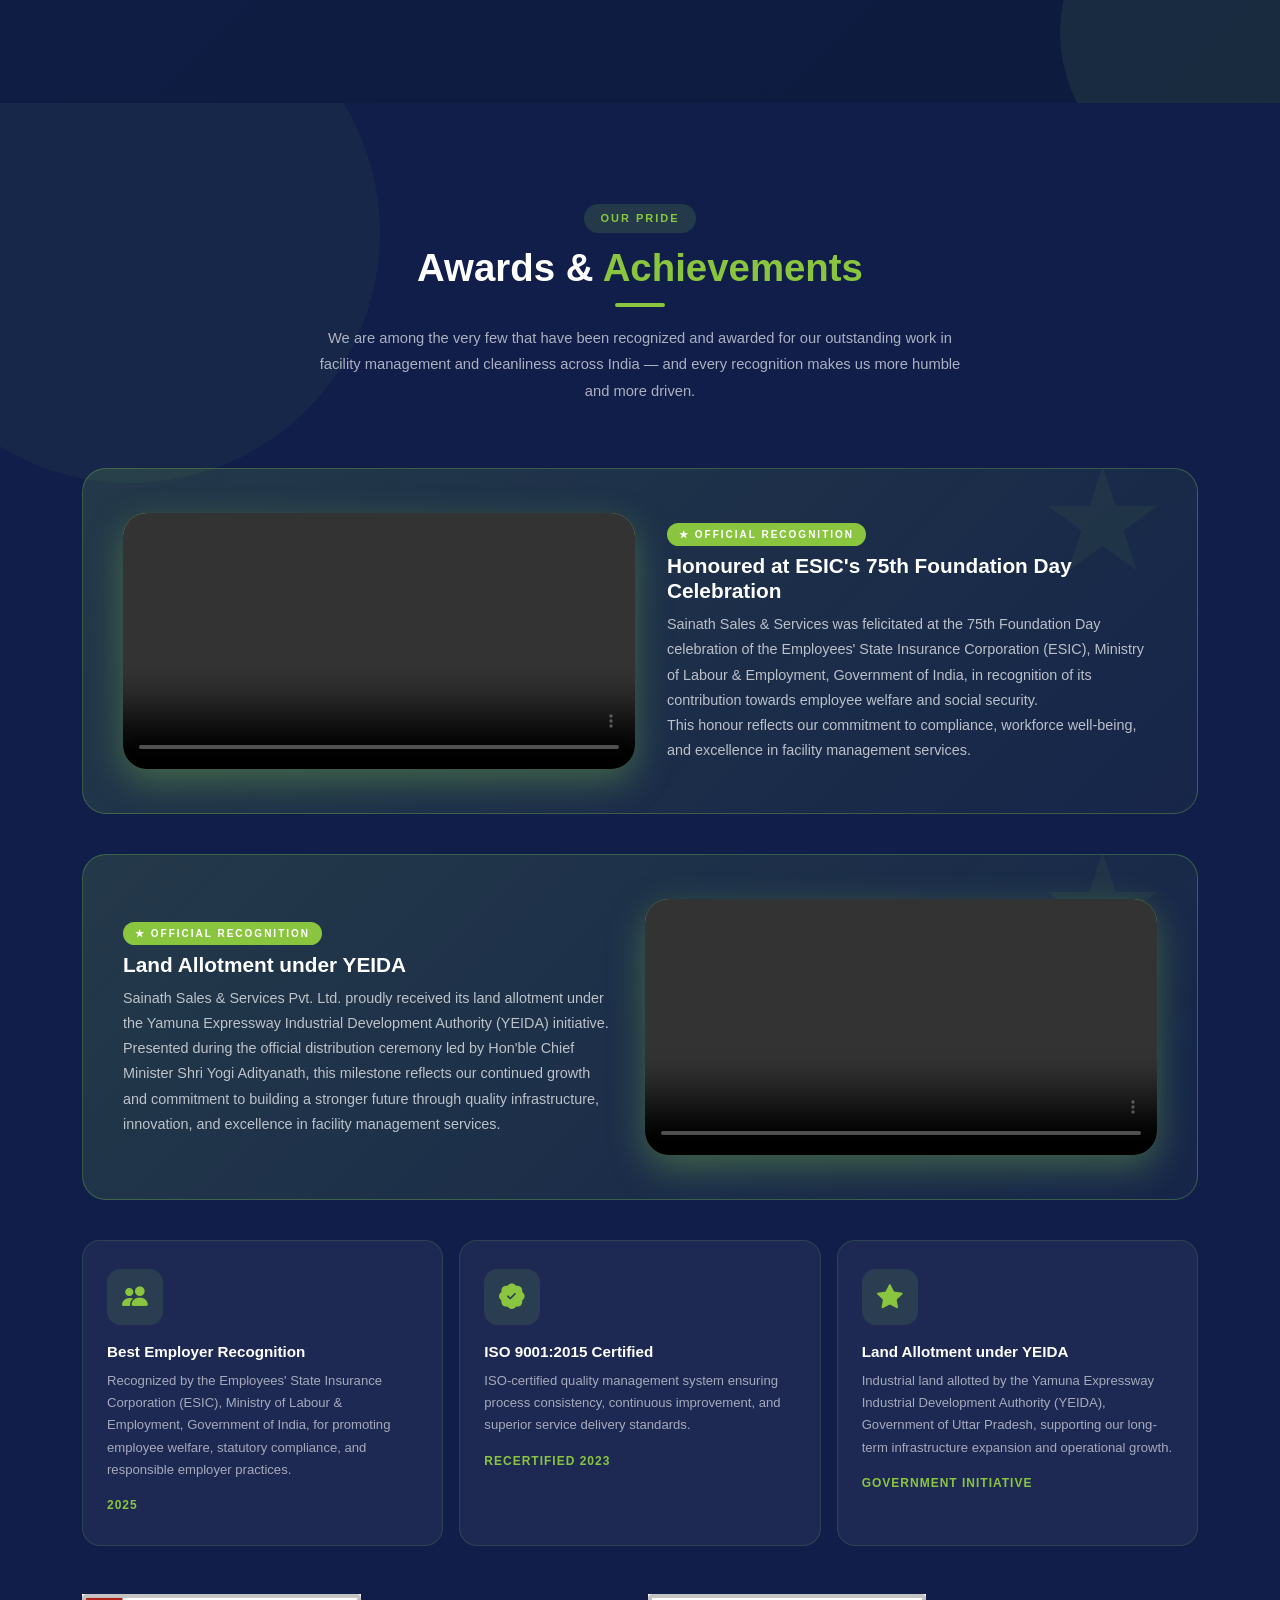
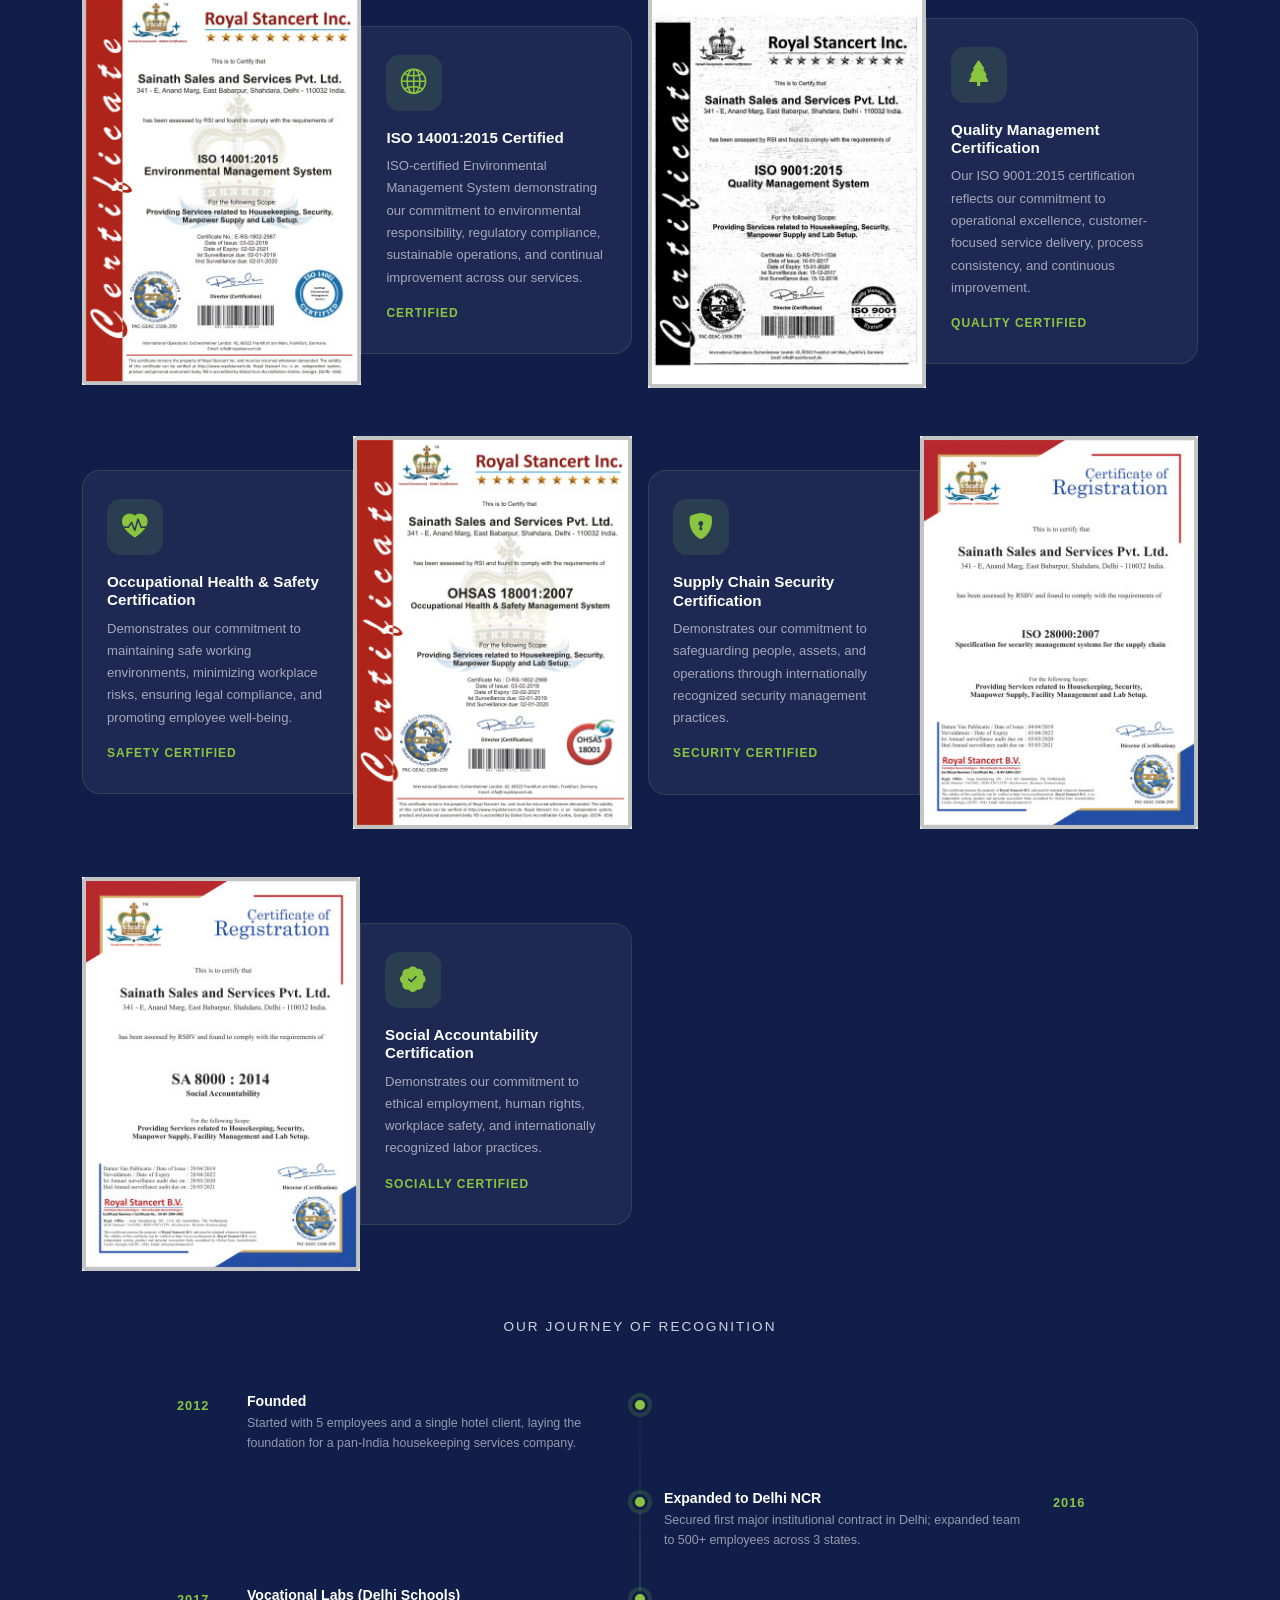
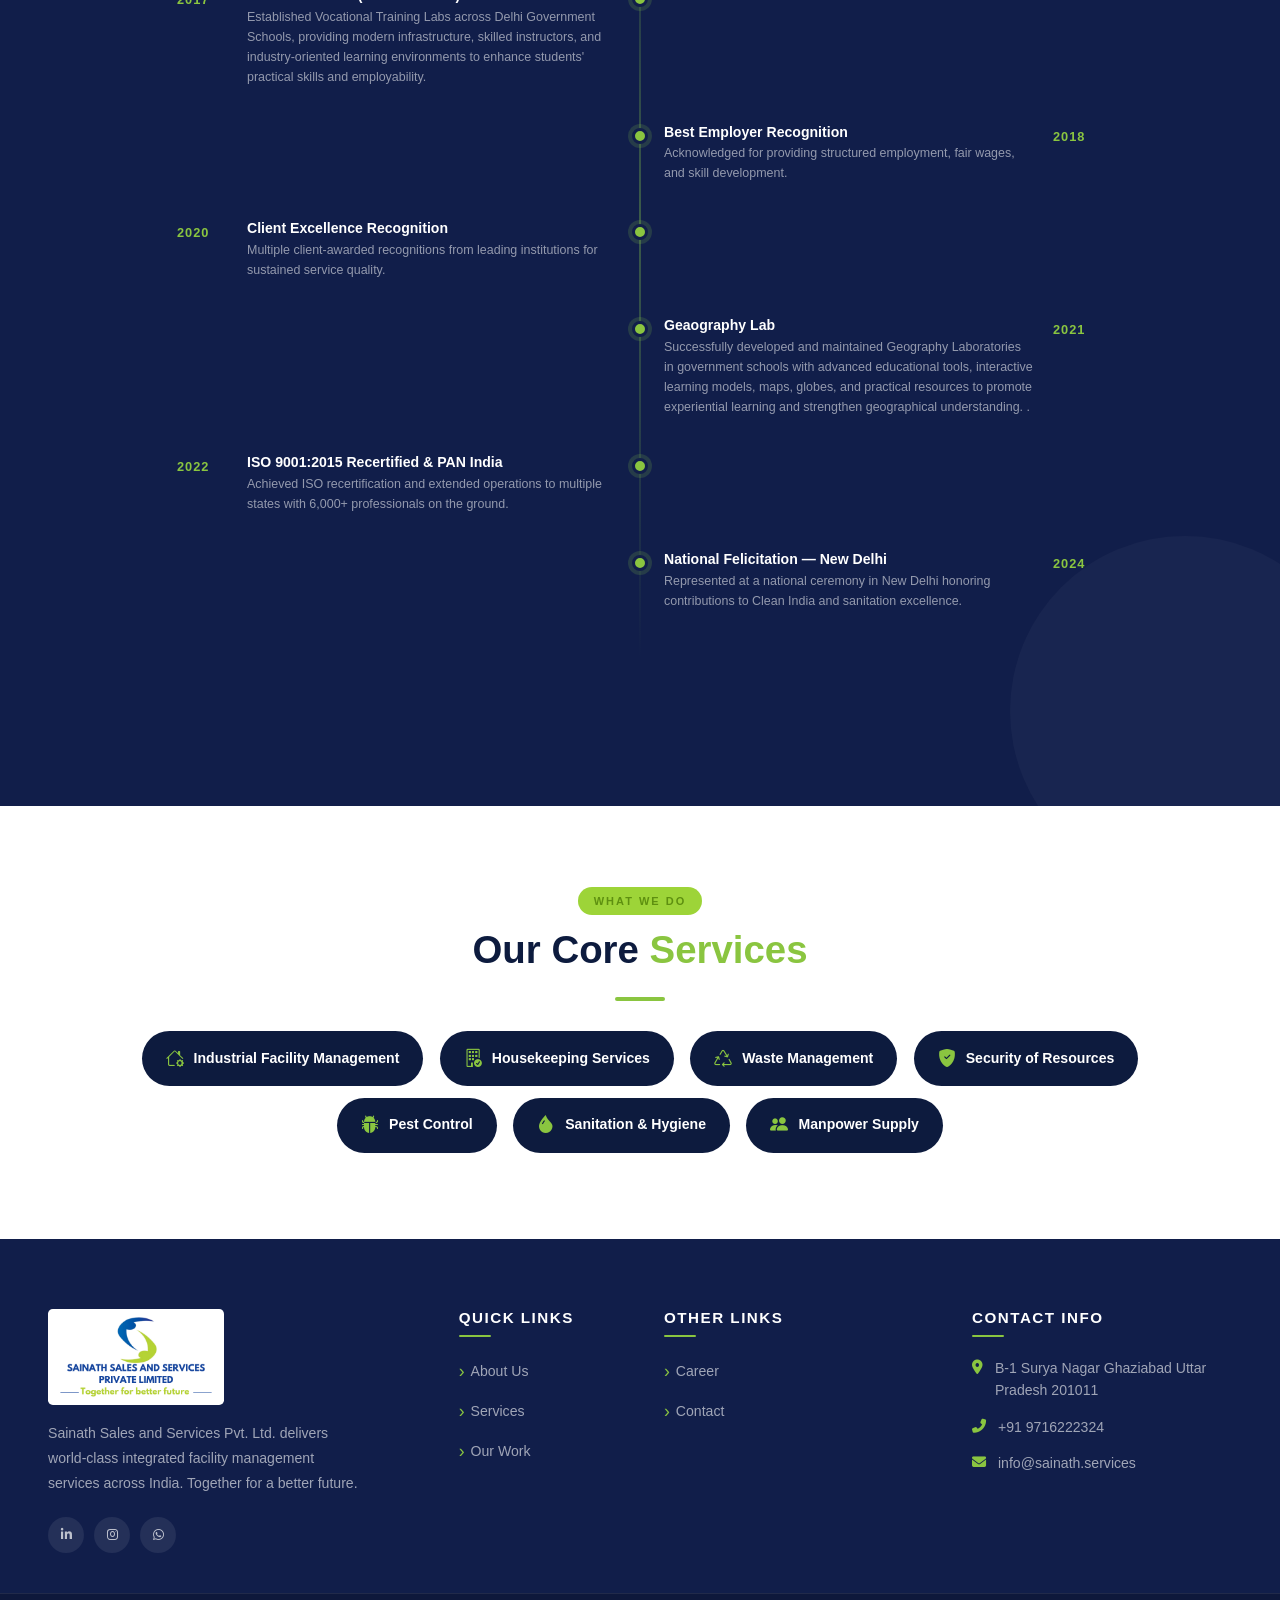
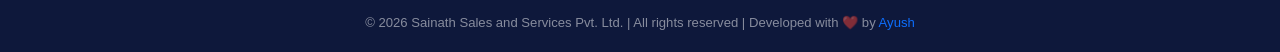
==== commit d0aaafe2: "add" ====
--- a/about.html
+++ b/about.html
@@ -170,13 +170,13 @@
         <h2 class="section-title fade-up delay-1">Who <span>We Are</span></h2>
         <div class="section-divider fade-up delay-1"></div>
         <p class="fade-up delay-2 text-justify">
-          Inspired by the environmental vision of <b>Smt. Indira Gandhi</b> and the <b>Swachh Bharat Mission</b> led by Hon'ble Prime Minister <b>Shri Narendra Modi</b>, Sainath Sales and Services is dedicated to creating cleaner and healthier spaces.
+          Inspired by the <b>Swachh Bharat Mission</b> led by Hon'ble Prime Minister <b>Shri Narendra Modi</b>, Sainath Sales and Services is dedicated to creating cleaner and healthier spaces.
         </p>
         <p class="fade-up delay-3 text-justify">
-          Our journey began in <b>2012</b> with a mission of promoting cleanliness across India. Initially, the company served the educational sector, providing professional housekeeping and cleaning services to schools. Through consistent quality and customer satisfaction, Sainath has grown from a team of just <b>5 employees</b> to over <b>6,000 trained professionals</b>, expanding its presence across <b>Delhi-NCR, Maharashtra, Rajasthan, Assam, Uttar Pradesh & more</b>.
+          Our journey began in <b>2012</b> with a mission of promoting cleanliness across India. Initially, the company served the educational sector, providing professional housekeeping and cleaning services to Delhi government schools. Through consistent quality and customer satisfaction, Sainath has grown from a team of just <b>5 employees</b> to over <b>6,000 trained professionals</b>, expanding its presence across <b>Delhi-NCR, Maharashtra, Rajasthan, Assam, Uttar Pradesh & more</b>.
         </p>
         <p class="fade-up delay-4 text-justify">
-          Over the decades, the company has diversified into <b>Integrated Facility Management, Mechanized Housekeeping, Cleaning, Sweeping, Waste Collection, Sanitation, and Hygiene Services, serving government institutions, commercial establishments, healthcare facilities, educational campuses, transportation hubs,</b> and other public infrastructure. Our commitment, dedication, and passion for serving our clients have helped us deliver exceptional quality while building long-lasting relationships.
+          Over the decades, the company has diversified into <b>Integrated Facility Management, Mechanized Housekeeping, Cleaning, Sweeping, Waste Collection, Sanitation, serving government institutions, commercial establishments, healthcare facilities, educational campuses, transportation hubs,</b> and other public infrastructure. Our commitment, dedication, and passion for serving our clients have helped us deliver exceptional quality while building long-lasting relationships.
         </p>
         <div class="row g-3 mt-2 fade-up delay-4">
           <div class="col-6">
@@ -684,7 +684,7 @@
             <!-- <p class="item-desc">Delivered integrated facility management services for administrative offices and urban development authorities.</p> -->
           <div class="snake-item">
           <div class="tail-dots" id="tailDotsDesktop">
-            <i style="color: #fff; font-weight: normal;">The Journey Continues </i>
+            <i style="color: #fff; font-weight: normal;">and the journey will continue </i>
             <span></span><span></span><span></span></div>
         </div>  
           </div>
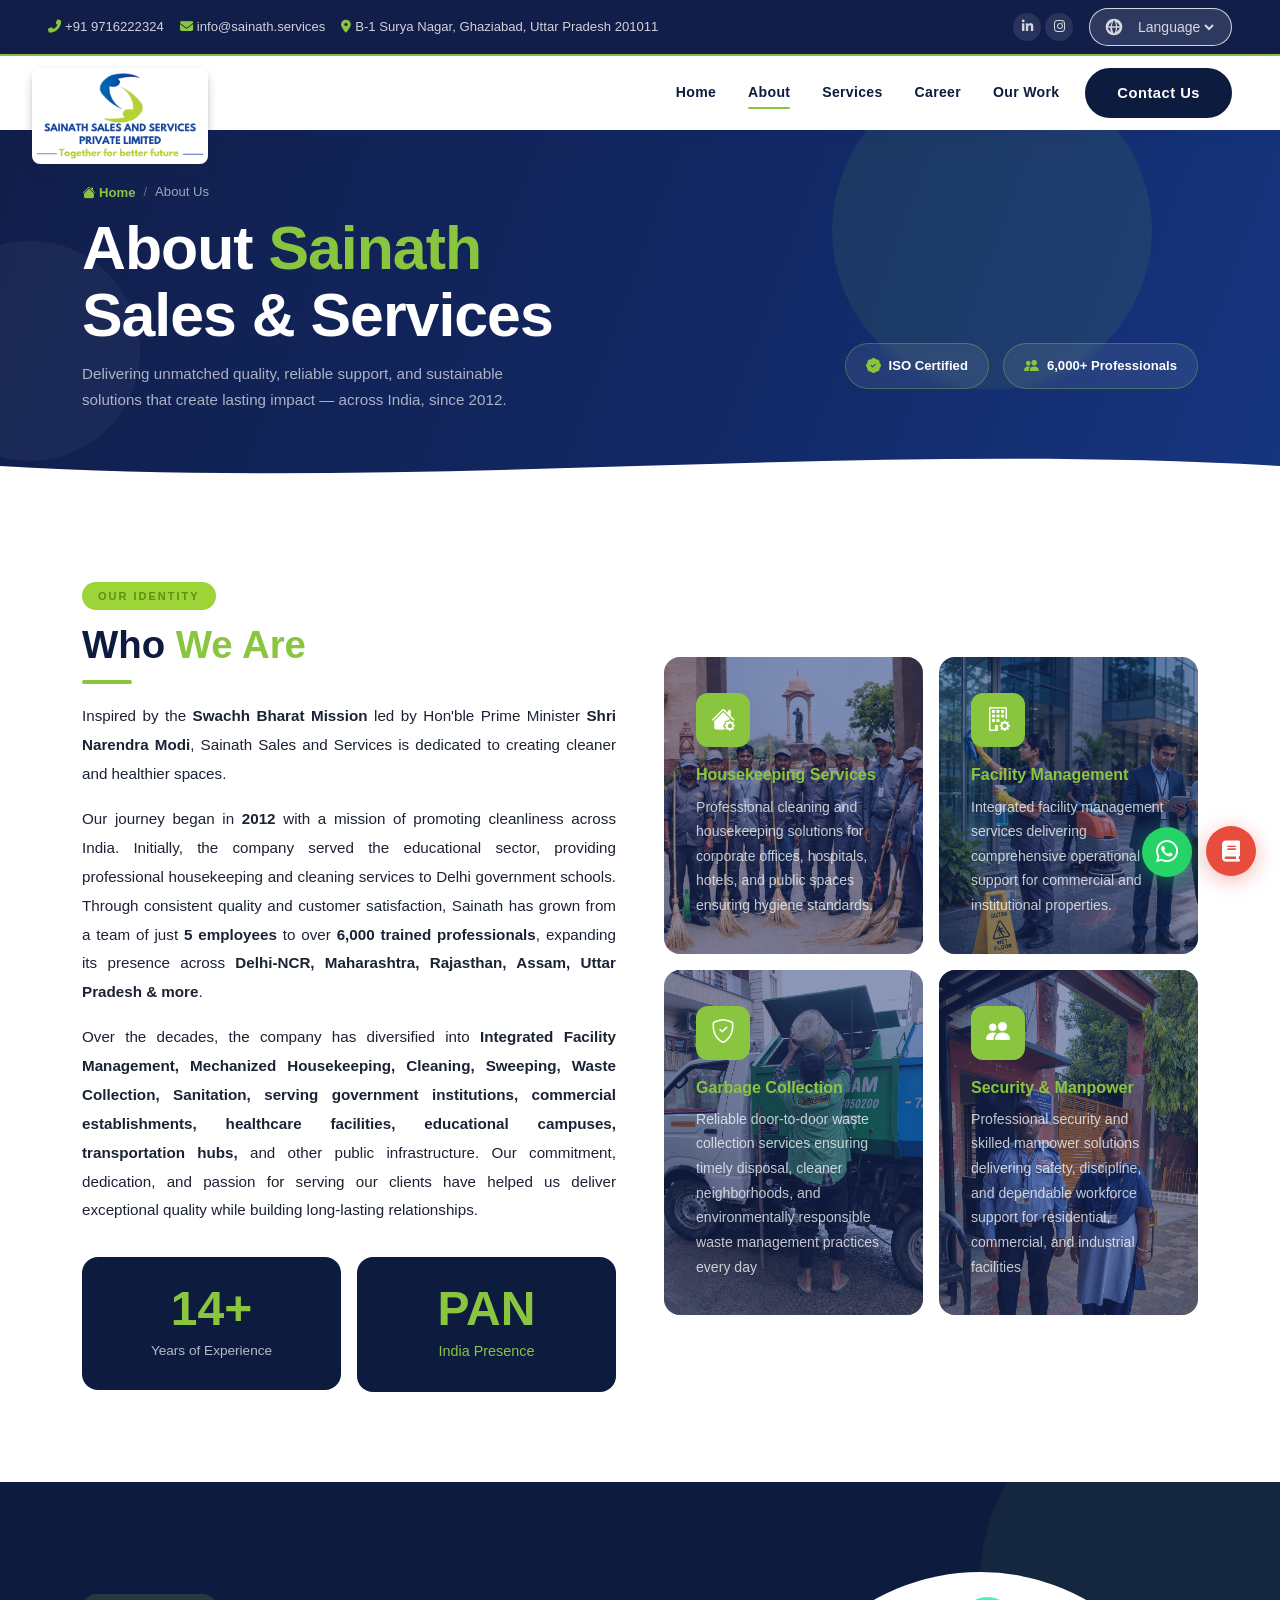
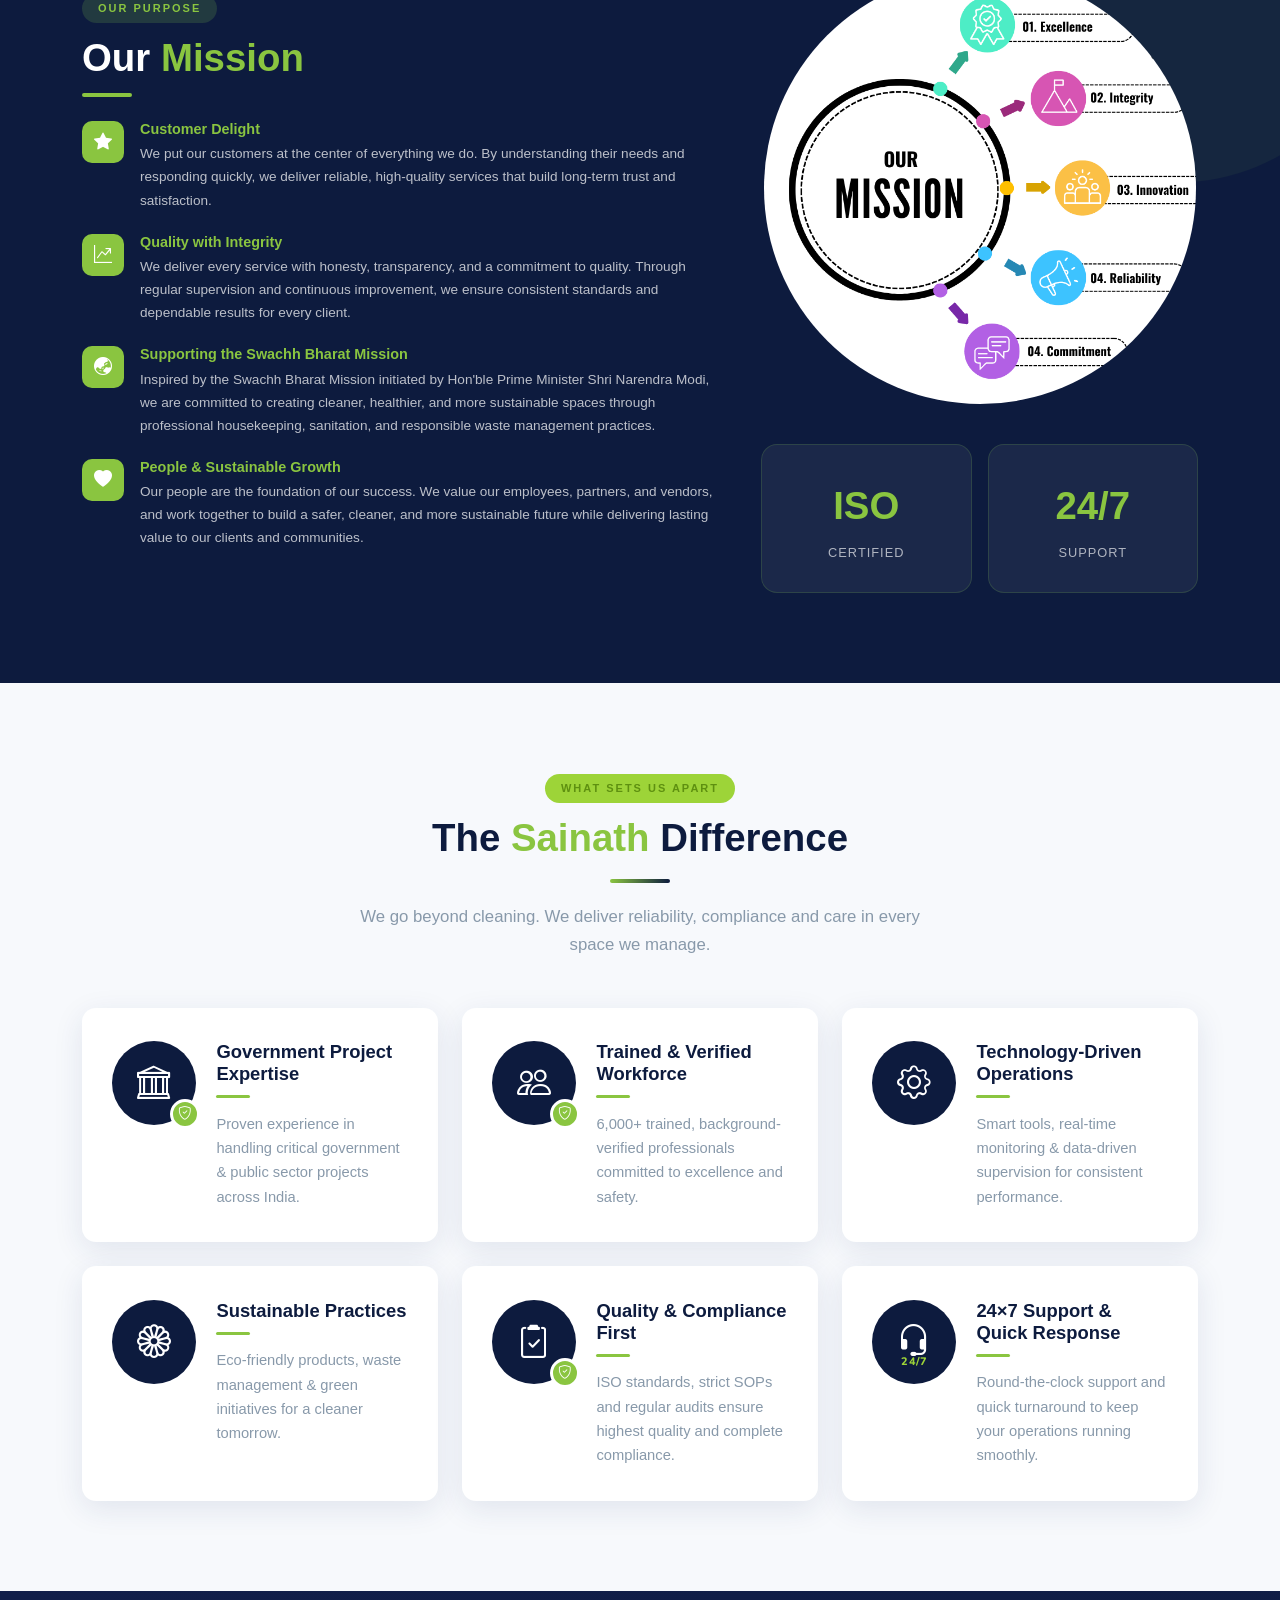
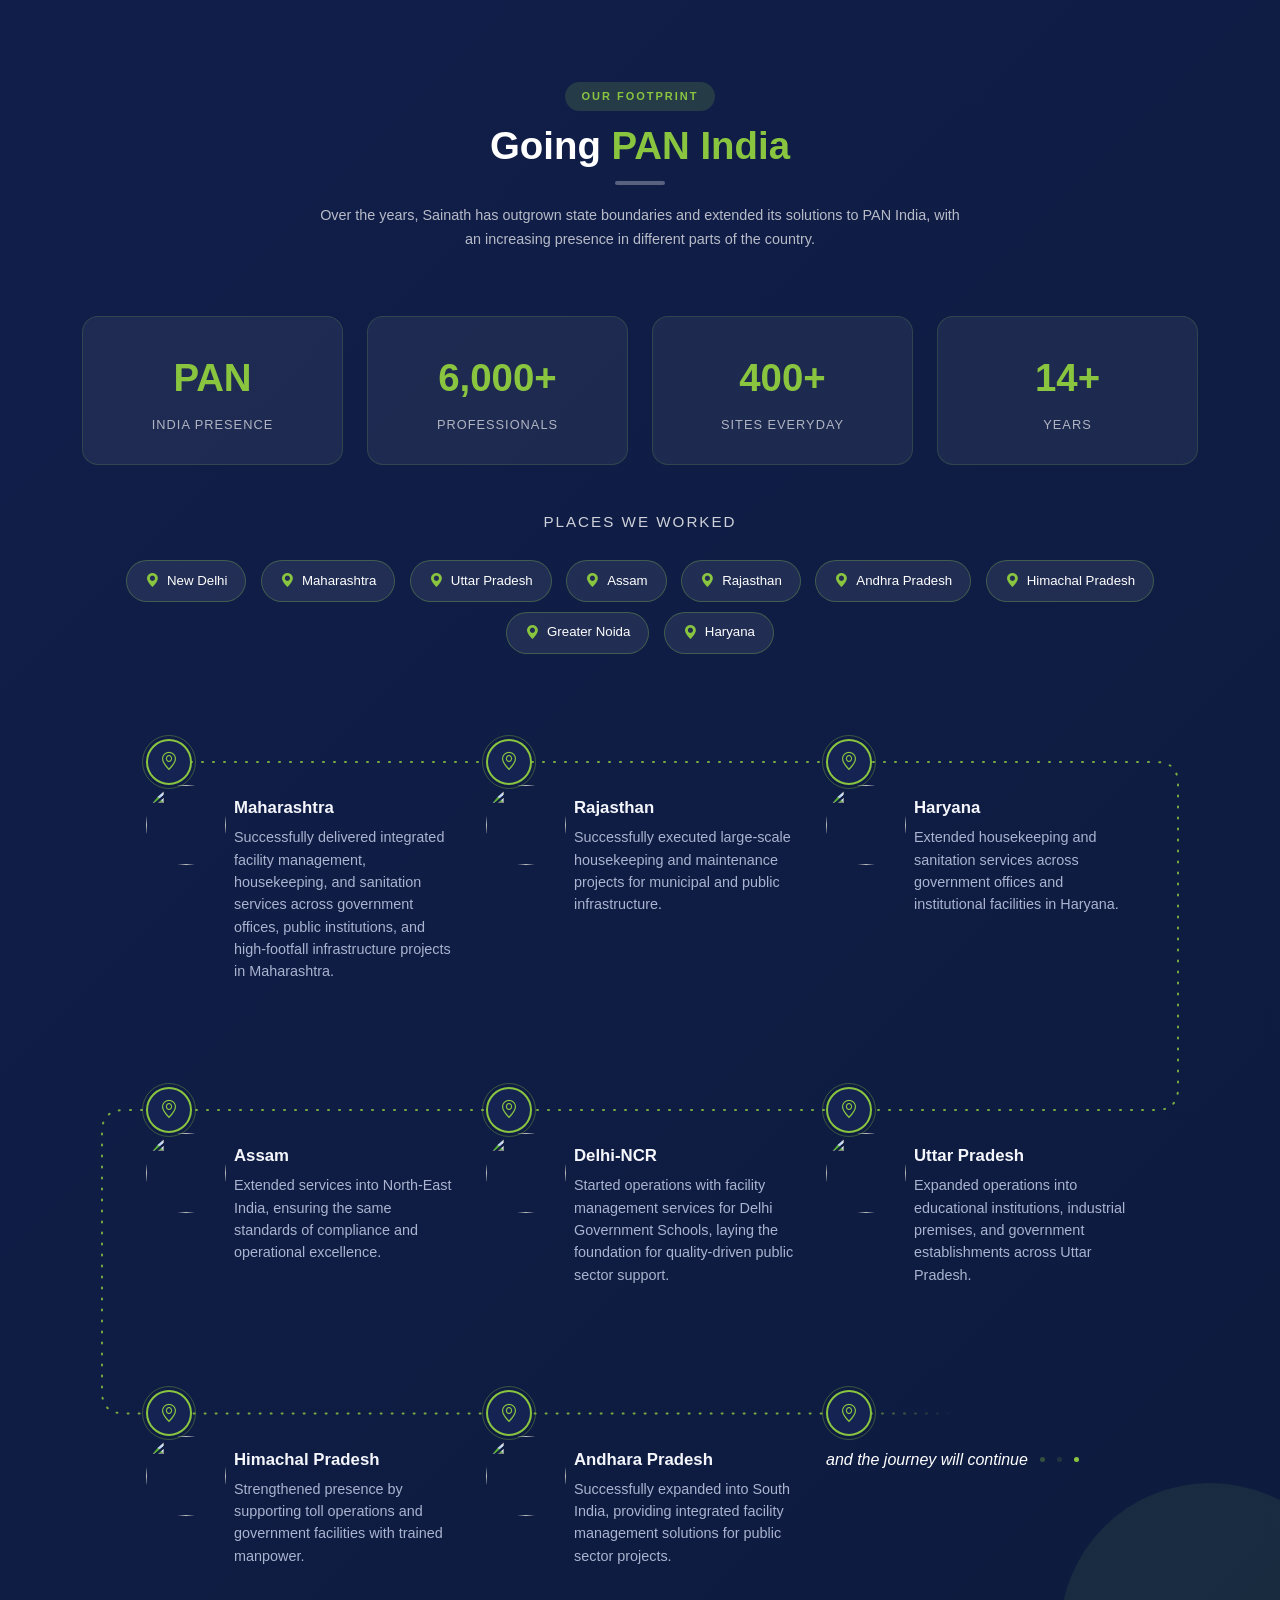
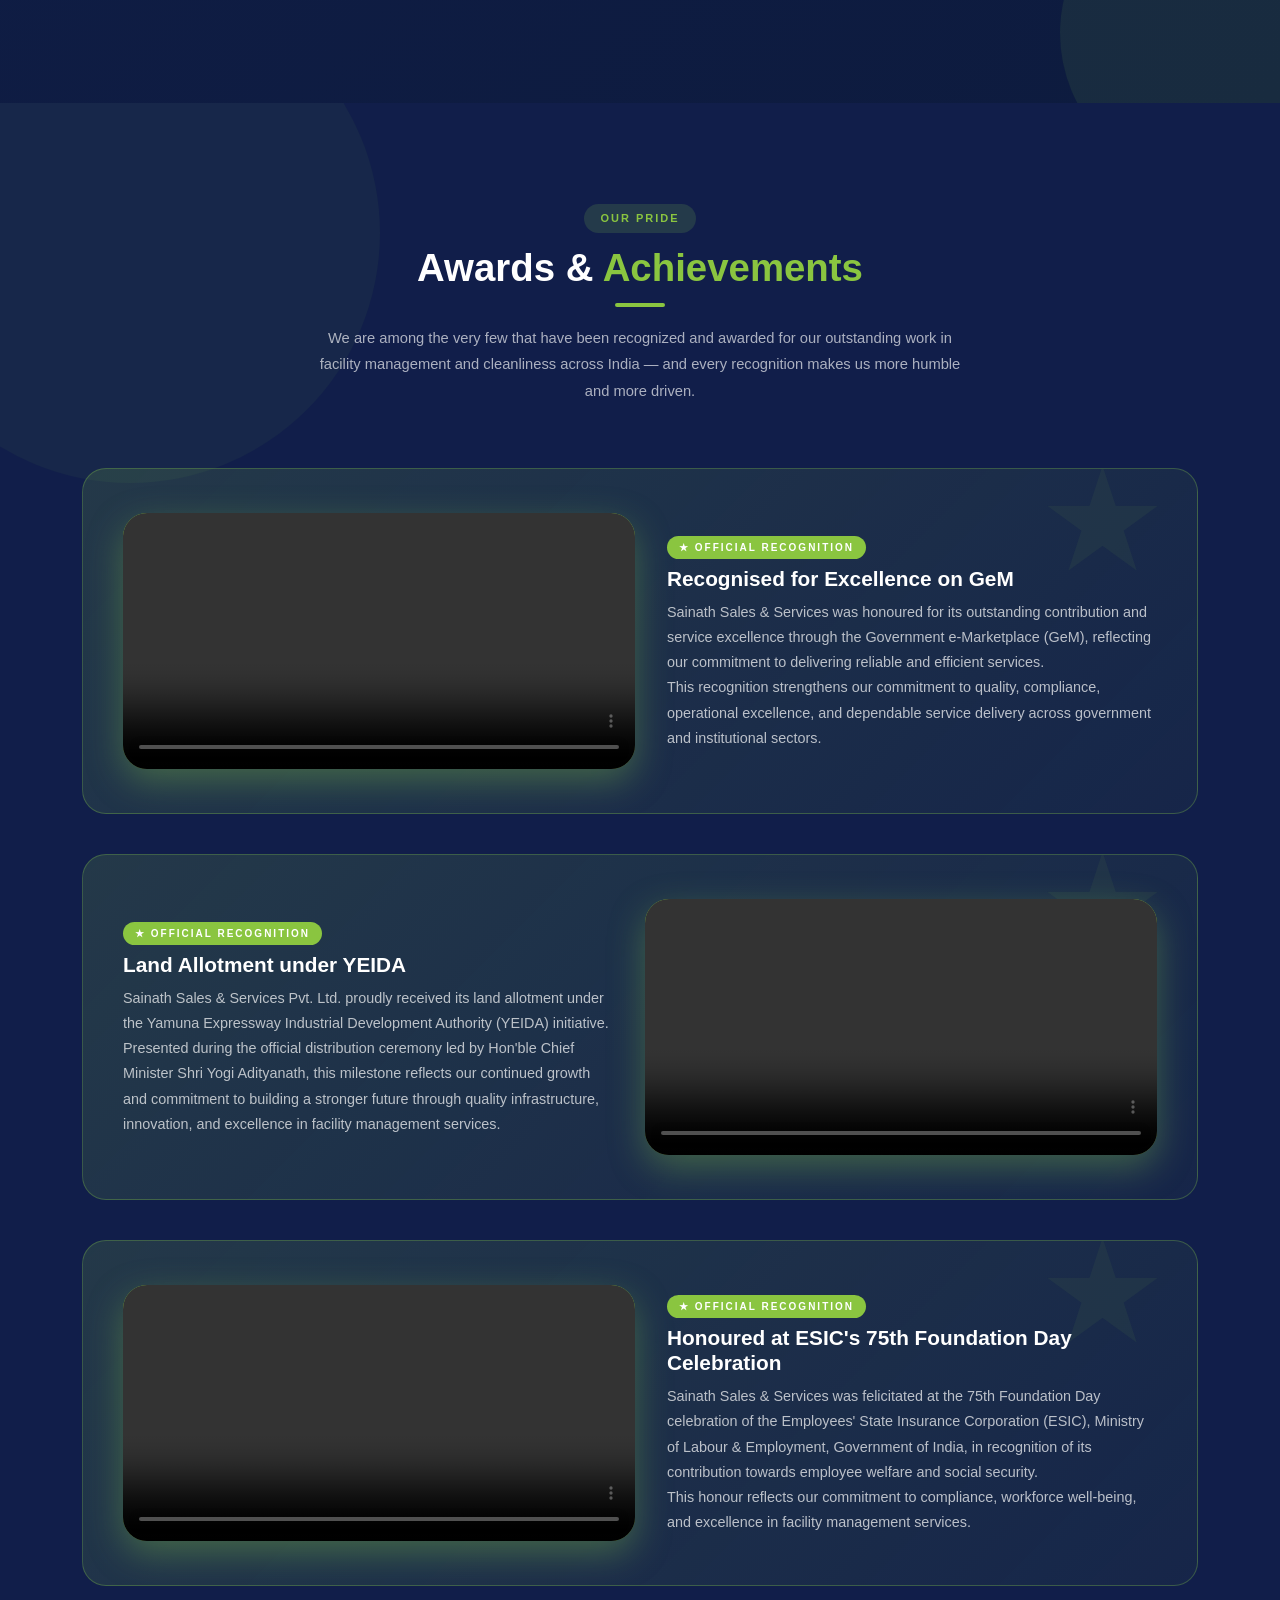
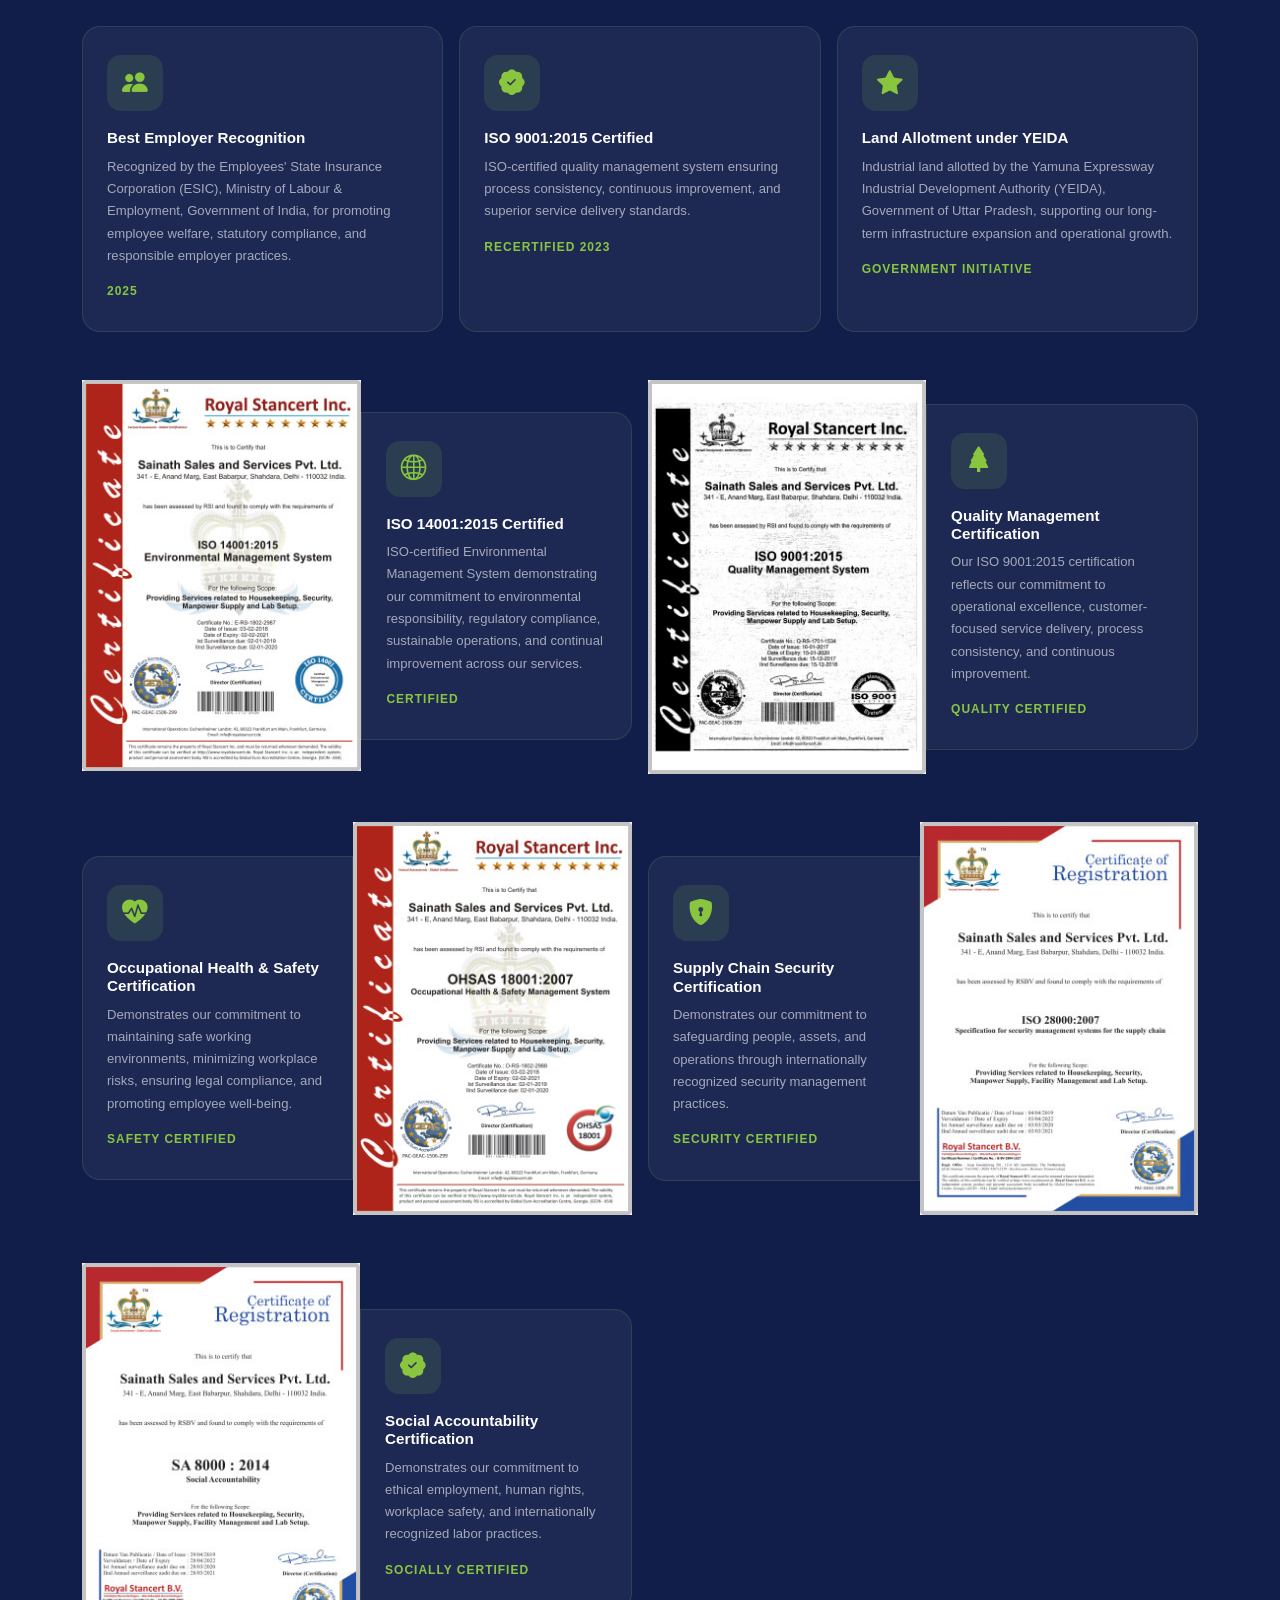
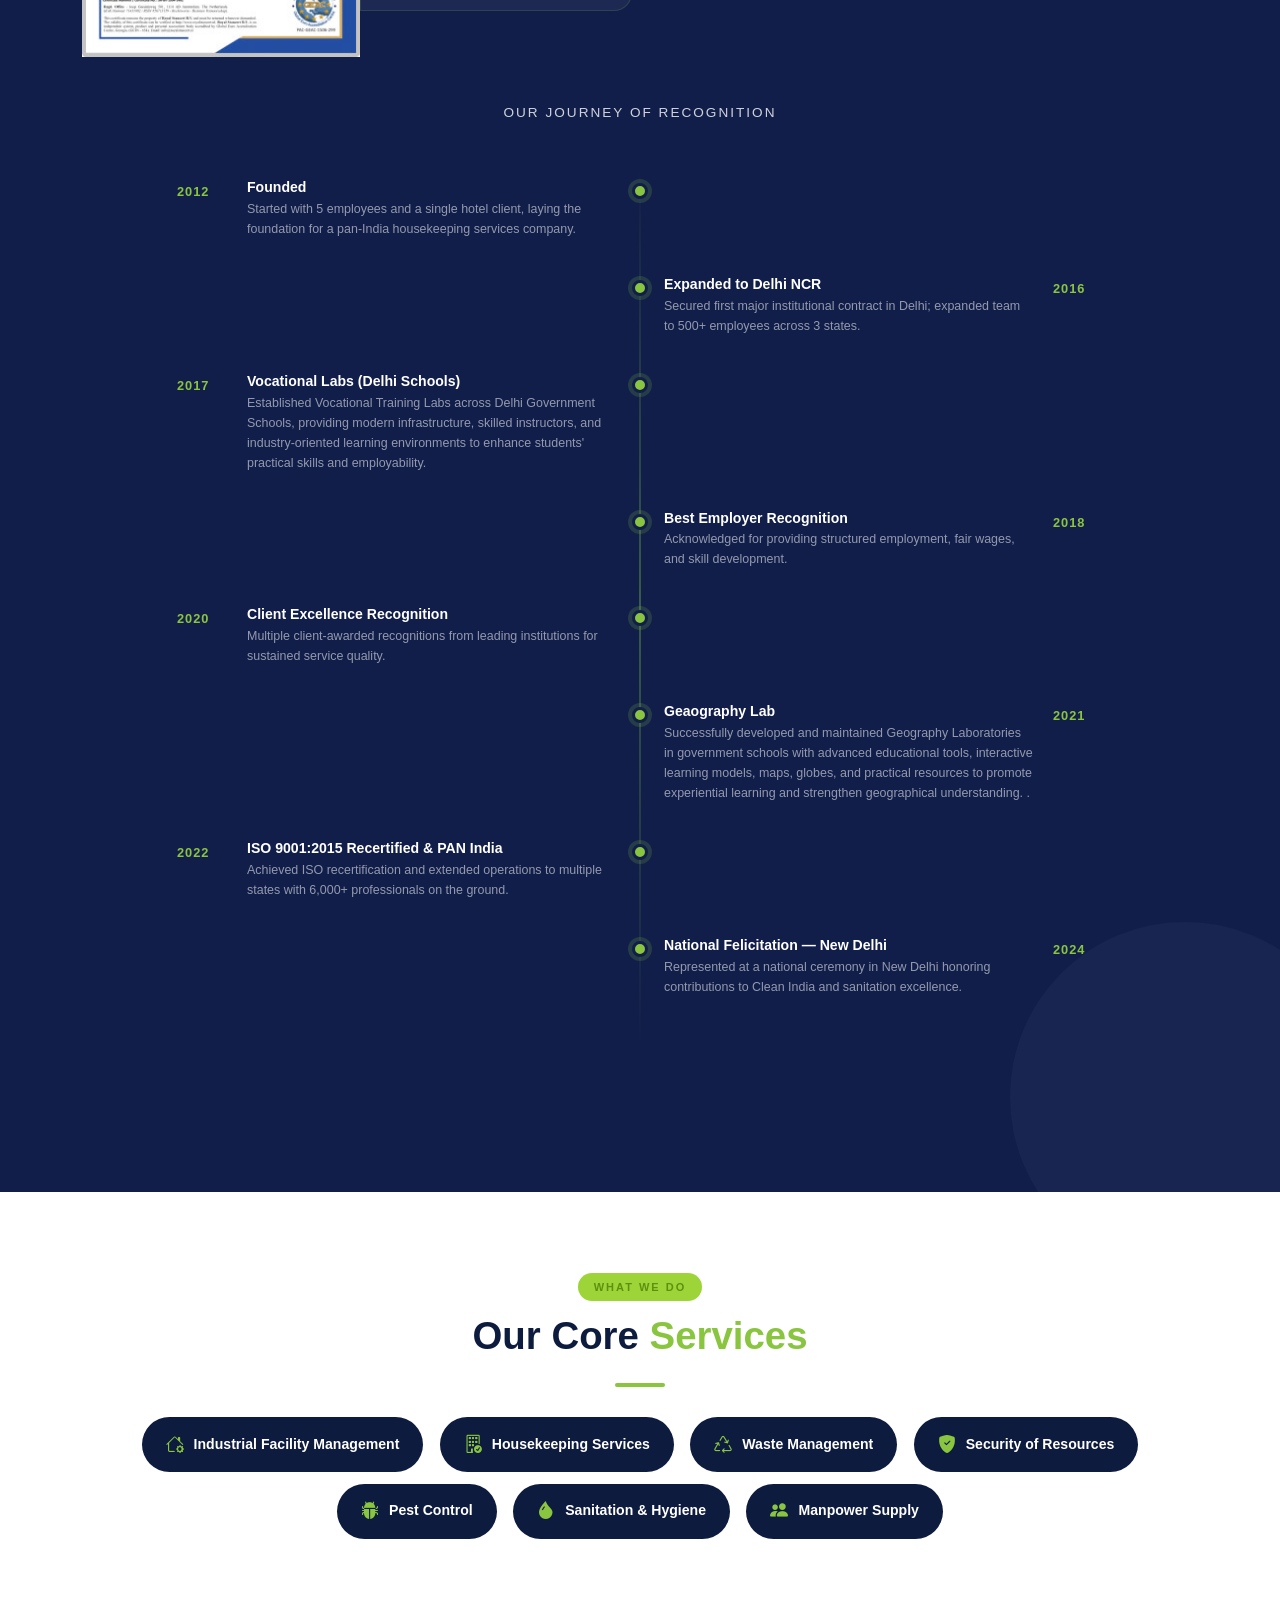
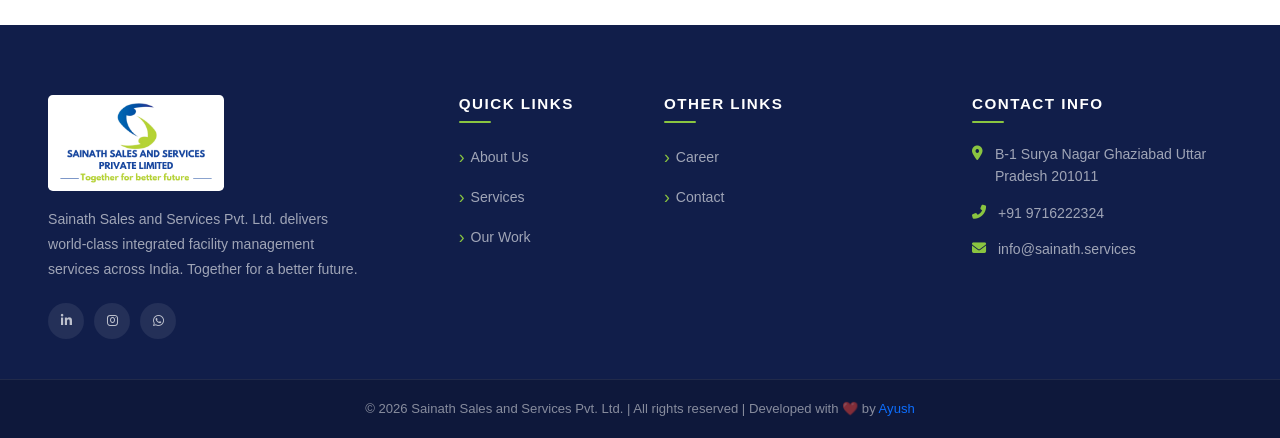
==== commit e8ca513a: "add" ====
--- a/about.html
+++ b/about.html
@@ -1265,6 +1265,67 @@
       </div>
     </div>
 
+    <div class="row mb-4 fade-up delay-1">
+      <div class="col-12">
+        <!-- <div>
+              <video width="50%" height="100%" autoplay>
+                <source src="./assets/sainath.mp4" type="video/mp4">
+                <source src="movie.ogg" type="video/ogg">
+              Your browser does not support the video tag.
+              </video>
+            </div> -->
+        <div class="award-featured">
+          <div class="award-featured-icon">
+            <!-- <i class="bi bi-trophy-fill"></i> -->
+            <!-- <div> -->
+              <video width="100%" height="100%" controls loop style="border-radius: 24px;">
+                <source src="./assets/GovernmenteMarketplace 10th Foundation Day, Bharat Mandapam.mp4" type="video/mp4">
+                <!-- <source src="movie.ogg" type="video/ogg"> -->
+              Your browser does not support the video tag.
+              </video>
+            <!-- </div> -->
+          </div>
+          <div>
+            <span class="award-featured-tag">★ Official Recognition</span>
+            <h4>Recognised for Excellence on GeM</h4>
+            <p>Sainath Sales & Services was honoured for its outstanding contribution and service excellence through the Government e-Marketplace (GeM), reflecting our commitment to delivering reliable and efficient services.</p>
+            <p>This recognition strengthens our commitment to quality, compliance, operational excellence, and dependable service delivery across government and institutional sectors.</p>
+          </div>
+        </div>
+      </div>
+    </div>
+
+    <div class="row mb-4 fade-up delay-1">
+      <div class="col-12">
+        <!-- <div>
+              <video width="50%" height="100%" autoplay>
+                <source src="./assets/sainath.mp4" type="video/mp4">
+                <source src="movie.ogg" type="video/ogg">
+              Your browser does not support the video tag.
+              </video>
+            </div> -->
+        <div class="award-featured">
+          <div>
+            <span class="award-featured-tag">★ Official Recognition</span>
+            <h4>Land Allotment under YEIDA</h4>
+            <p>Sainath Sales & Services Pvt. Ltd. proudly received its land allotment under the Yamuna Expressway Industrial Development Authority (YEIDA) initiative.</p>
+            <p>Presented during the official distribution ceremony led by Hon'ble Chief Minister Shri Yogi Adityanath, this milestone reflects our continued growth and commitment to building a stronger future through quality infrastructure, innovation, and excellence in facility management services.</p>
+          </div>
+          <div class="award-featured-icon">
+            <!-- <i class="bi bi-trophy-fill"></i> -->
+            <!-- <div> -->
+              <video width="100%" height="100%" controls loop style="border-radius: 24px;">
+                <source src="./assets/video1.mp4" type="video/mp4">
+                <!-- <source src="movie.ogg" type="video/ogg"> -->
+              Your browser does not support the video tag.
+              </video>
+            <!-- </div> -->
+          </div>
+          
+        </div>
+      </div>
+    </div>
+
     <!-- Featured Award -->
     <div class="row mb-4 fade-up delay-1">
       <div class="col-12">
@@ -1296,36 +1357,7 @@
       </div>
     </div>
 
-    <div class="row mb-4 fade-up delay-1">
-      <div class="col-12">
-        <!-- <div>
-              <video width="50%" height="100%" autoplay>
-                <source src="./assets/sainath.mp4" type="video/mp4">
-                <source src="movie.ogg" type="video/ogg">
-              Your browser does not support the video tag.
-              </video>
-            </div> -->
-        <div class="award-featured">
-          <div>
-            <span class="award-featured-tag">★ Official Recognition</span>
-            <h4>Land Allotment under YEIDA</h4>
-            <p>Sainath Sales & Services Pvt. Ltd. proudly received its land allotment under the Yamuna Expressway Industrial Development Authority (YEIDA) initiative.</p>
-            <p>Presented during the official distribution ceremony led by Hon'ble Chief Minister Shri Yogi Adityanath, this milestone reflects our continued growth and commitment to building a stronger future through quality infrastructure, innovation, and excellence in facility management services.</p>
-          </div>
-          <div class="award-featured-icon">
-            <!-- <i class="bi bi-trophy-fill"></i> -->
-            <!-- <div> -->
-              <video width="100%" height="100%" controls loop style="border-radius: 24px;">
-                <source src="./assets/video1.mp4" type="video/mp4">
-                <!-- <source src="movie.ogg" type="video/ogg"> -->
-              Your browser does not support the video tag.
-              </video>
-            <!-- </div> -->
-          </div>
-          
-        </div>
-      </div>
-    </div>
+    
 
     <!-- Award Grid (6 cards) -->
     <div class="row g-3 mb-5">
